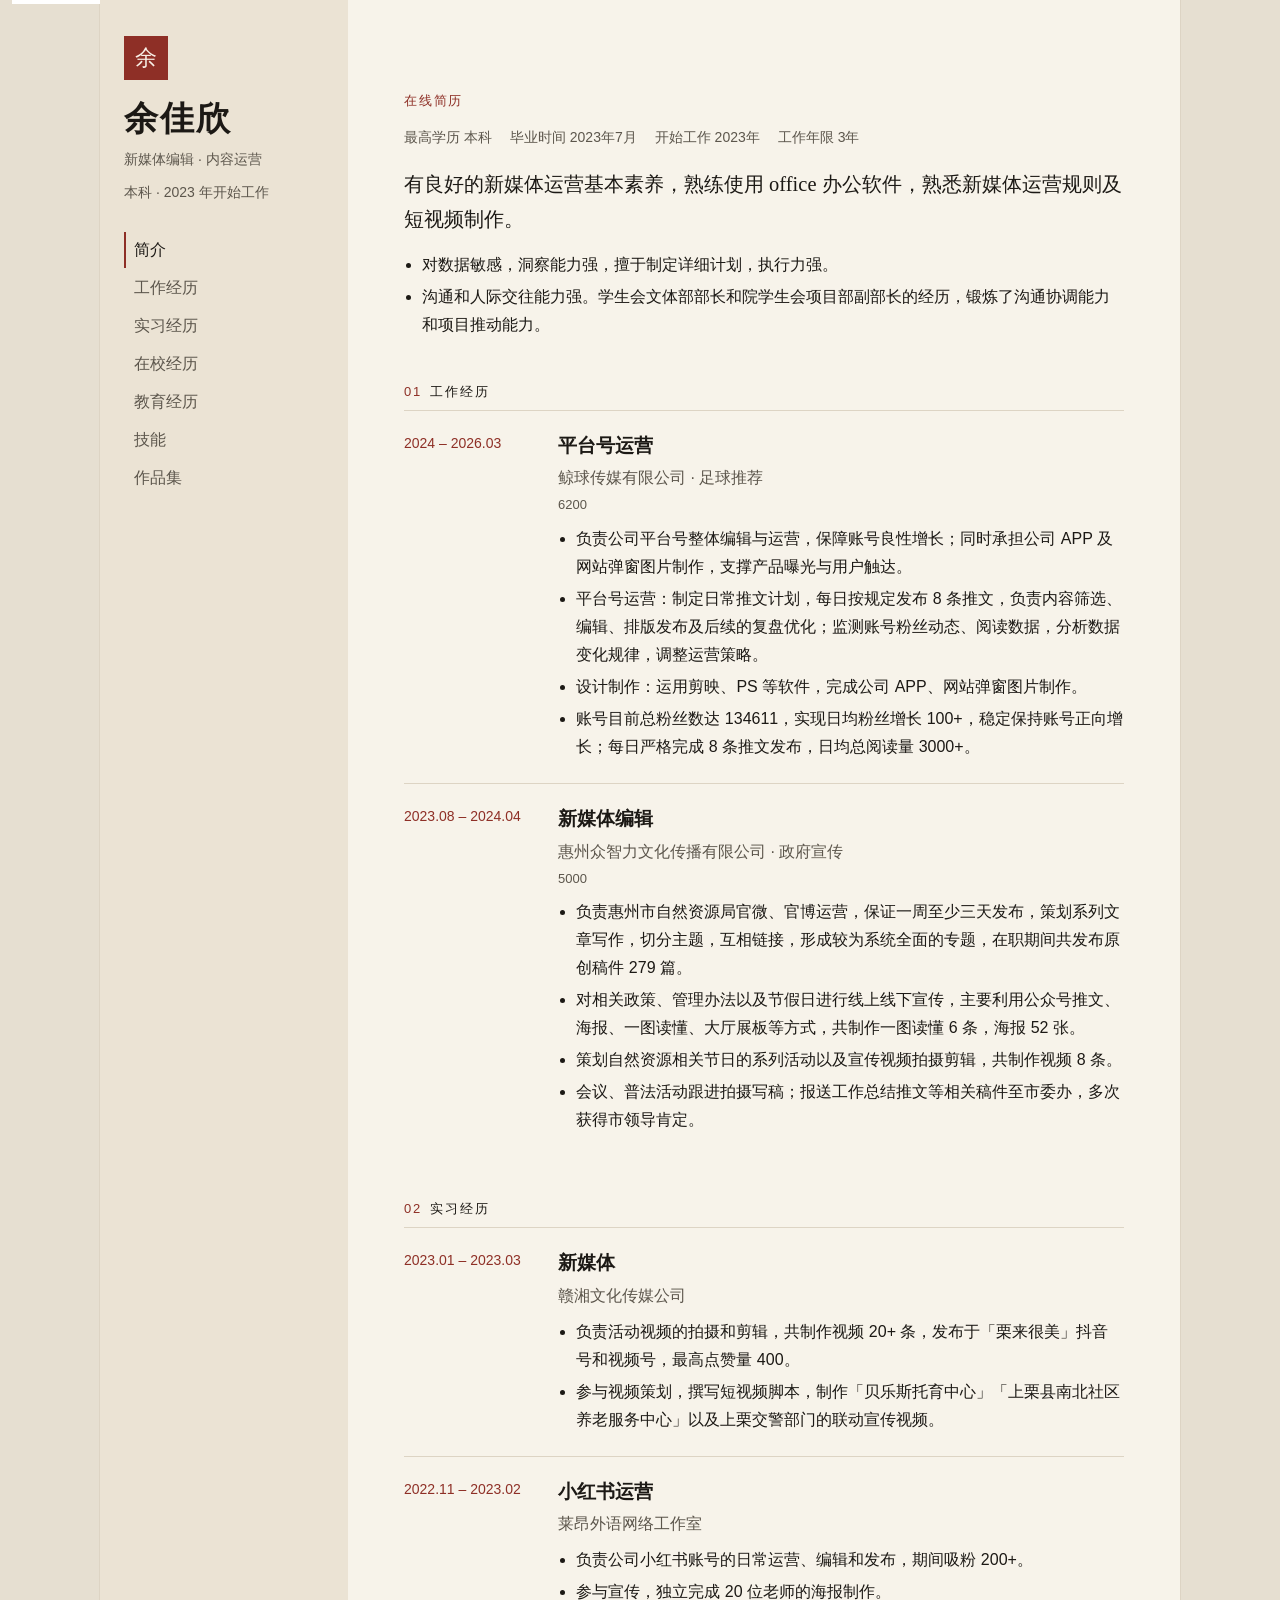
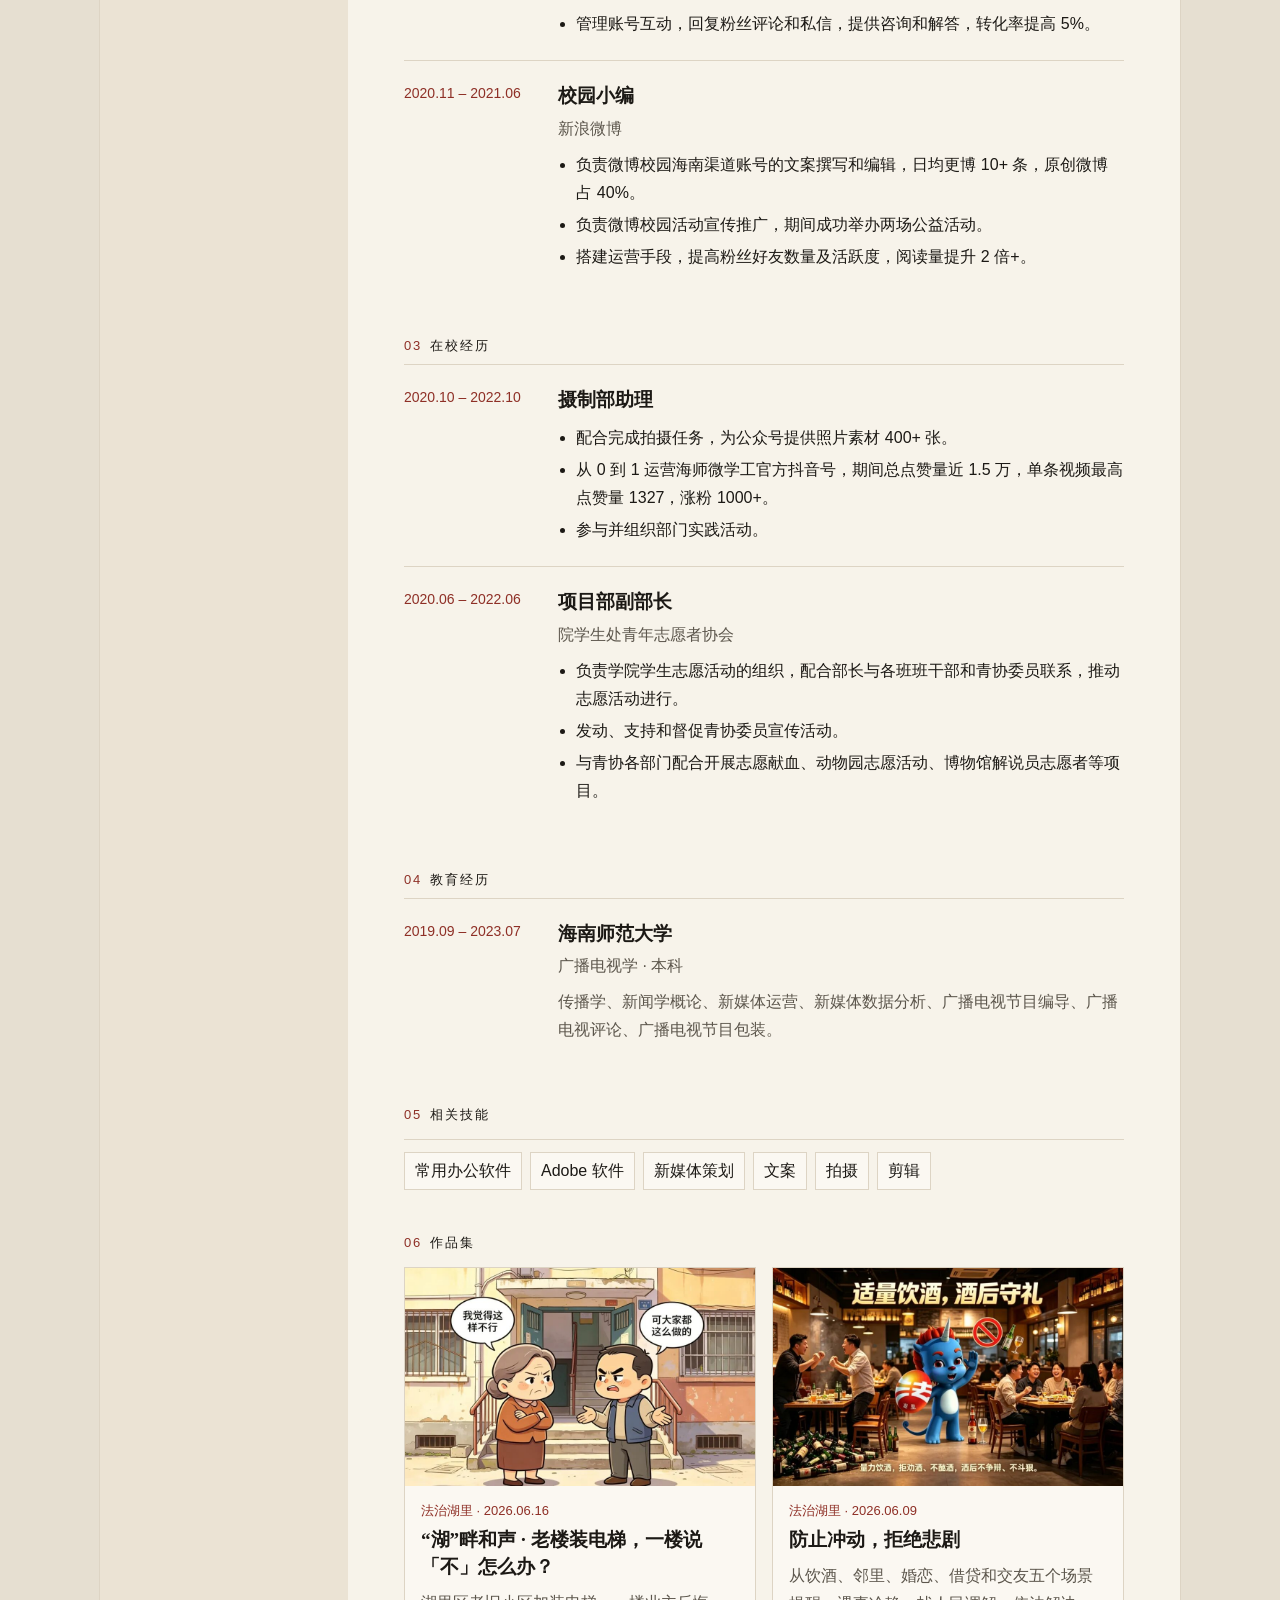
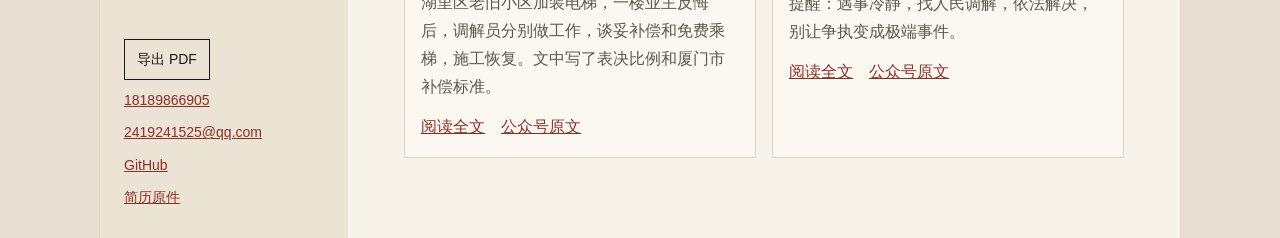
==== index.html @ 460944ff "Stop WeChat from downloading the article links. Internal pages no longer use a .html address, and th" ====
<!DOCTYPE html>
<html lang="zh-CN">
<head>
  <meta charset="utf-8">
  <meta name="viewport" content="width=device-width, initial-scale=1">
  <meta name="description" content="余佳欣的在线简历与作品集。新媒体编辑、内容运营，作品来自法治湖里。">
  <meta name="color-scheme" content="light">
  <title>余佳欣 · 简历</title>
  <link rel="icon" href="favicon.svg" type="image/svg+xml">
  <link rel="stylesheet" href="styles.css">
</head>
<body>
  <a class="skip" href="#content">跳到正文</a>
  <div class="page">
    <header class="rail">
      <a class="seal" href="#about" aria-label="回到简介">余</a>
      <h1>余佳欣</h1>
      <p class="role">新媒体编辑 · 内容运营</p>
      <p class="place">本科 · 2023 年开始工作</p>
      <nav aria-label="页面目录">
        <a href="#about" aria-current="true">简介</a>
        <a href="#work">工作经历</a>
        <a href="#intern">实习经历</a>
        <a href="#campus">在校经历</a>
        <a href="#education">教育经历</a>
        <a href="#skills">技能</a>
        <a href="#portfolio">作品集</a>
      </nav>
      <div class="rail-end">
        <button type="button" id="print">导出 PDF</button>
        <a href="tel:18189866905">18189866905</a>
        <a href="mailto:2419241525@qq.com">2419241525@qq.com</a>
        <a href="https://github.com/Estre01">GitHub</a>
        <a href="余佳欣个人简历.pdf">简历原件</a>
      </div>
    </header>

    <main class="main" id="content">
      <section id="about" aria-label="简介">
        <p class="kicker">在线简历</p>
        <ul class="facts">
          <li>最高学历 本科</li>
          <li>毕业时间 2023年7月</li>
          <li>开始工作 2023年</li>
          <li>工作年限 3年</li>
        </ul>
        <p class="lede">有良好的新媒体运营基本素养，熟练使用 office 办公软件，熟悉新媒体运营规则及短视频制作。</p>
        <ul class="points">
          <li>对数据敏感，洞察能力强，擅于制定详细计划，执行力强。</li>
          <li>沟通和人际交往能力强。学生会文体部部长和院学生会项目部副部长的经历，锻炼了沟通协调能力和项目推动能力。</li>
        </ul>
      </section>

      <section id="work" aria-labelledby="work-title">
        <h2 id="work-title"><span>01</span>工作经历</h2>
        <article class="item">
          <p class="when">2024 – 2026.03</p>
          <div>
            <h3>平台号运营</h3>
            <p class="org">鲸球传媒有限公司 · 足球推荐</p>
            <p class="pay">6200</p>
            <ul>
              <li>负责公司平台号整体编辑与运营，保障账号良性增长；同时承担公司 APP 及网站弹窗图片制作，支撑产品曝光与用户触达。</li>
              <li>平台号运营：制定日常推文计划，每日按规定发布 8 条推文，负责内容筛选、编辑、排版发布及后续的复盘优化；监测账号粉丝动态、阅读数据，分析数据变化规律，调整运营策略。</li>
              <li>设计制作：运用剪映、PS 等软件，完成公司 APP、网站弹窗图片制作。</li>
              <li>账号目前总粉丝数达 134611，实现日均粉丝增长 100+，稳定保持账号正向增长；每日严格完成 8 条推文发布，日均总阅读量 3000+。</li>
            </ul>
          </div>
        </article>
        <article class="item">
          <p class="when">2023.08 – 2024.04</p>
          <div>
            <h3>新媒体编辑</h3>
            <p class="org">惠州众智力文化传播有限公司 · 政府宣传</p>
            <p class="pay">5000</p>
            <ul>
              <li>负责惠州市自然资源局官微、官博运营，保证一周至少三天发布，策划系列文章写作，切分主题，互相链接，形成较为系统全面的专题，在职期间共发布原创稿件 279 篇。</li>
              <li>对相关政策、管理办法以及节假日进行线上线下宣传，主要利用公众号推文、海报、一图读懂、大厅展板等方式，共制作一图读懂 6 条，海报 52 张。</li>
              <li>策划自然资源相关节日的系列活动以及宣传视频拍摄剪辑，共制作视频 8 条。</li>
              <li>会议、普法活动跟进拍摄写稿；报送工作总结推文等相关稿件至市委办，多次获得市领导肯定。</li>
            </ul>
          </div>
        </article>
      </section>

      <section id="intern" aria-labelledby="intern-title">
        <h2 id="intern-title"><span>02</span>实习经历</h2>
        <article class="item">
          <p class="when">2023.01 – 2023.03</p>
          <div>
            <h3>新媒体</h3>
            <p class="org">赣湘文化传媒公司</p>
            <ul>
              <li>负责活动视频的拍摄和剪辑，共制作视频 20+ 条，发布于「栗来很美」抖音号和视频号，最高点赞量 400。</li>
              <li>参与视频策划，撰写短视频脚本，制作「贝乐斯托育中心」「上栗县南北社区养老服务中心」以及上栗交警部门的联动宣传视频。</li>
            </ul>
          </div>
        </article>
        <article class="item">
          <p class="when">2022.11 – 2023.02</p>
          <div>
            <h3>小红书运营</h3>
            <p class="org">莱昂外语网络工作室</p>
            <ul>
              <li>负责公司小红书账号的日常运营、编辑和发布，期间吸粉 200+。</li>
              <li>参与宣传，独立完成 20 位老师的海报制作。</li>
              <li>管理账号互动，回复粉丝评论和私信，提供咨询和解答，转化率提高 5%。</li>
            </ul>
          </div>
        </article>
        <article class="item">
          <p class="when">2020.11 – 2021.06</p>
          <div>
            <h3>校园小编</h3>
            <p class="org">新浪微博</p>
            <ul>
              <li>负责微博校园海南渠道账号的文案撰写和编辑，日均更博 10+ 条，原创微博占 40%。</li>
              <li>负责微博校园活动宣传推广，期间成功举办两场公益活动。</li>
              <li>搭建运营手段，提高粉丝好友数量及活跃度，阅读量提升 2 倍+。</li>
            </ul>
          </div>
        </article>
      </section>

      <section id="campus" aria-labelledby="campus-title">
        <h2 id="campus-title"><span>03</span>在校经历</h2>
        <article class="item">
          <p class="when">2020.10 – 2022.10</p>
          <div>
            <h3>摄制部助理</h3>
            <ul>
              <li>配合完成拍摄任务，为公众号提供照片素材 400+ 张。</li>
              <li>从 0 到 1 运营海师微学工官方抖音号，期间总点赞量近 1.5 万，单条视频最高点赞量 1327，涨粉 1000+。</li>
              <li>参与并组织部门实践活动。</li>
            </ul>
          </div>
        </article>
        <article class="item">
          <p class="when">2020.06 – 2022.06</p>
          <div>
            <h3>项目部副部长</h3>
            <p class="org">院学生处青年志愿者协会</p>
            <ul>
              <li>负责学院学生志愿活动的组织，配合部长与各班班干部和青协委员联系，推动志愿活动进行。</li>
              <li>发动、支持和督促青协委员宣传活动。</li>
              <li>与青协各部门配合开展志愿献血、动物园志愿活动、博物馆解说员志愿者等项目。</li>
            </ul>
          </div>
        </article>
      </section>

      <section id="education" aria-labelledby="education-title">
        <h2 id="education-title"><span>04</span>教育经历</h2>
        <article class="item">
          <p class="when">2019.09 – 2023.07</p>
          <div>
            <h3>海南师范大学</h3>
            <p class="org">广播电视学 · 本科</p>
            <p class="course">传播学、新闻学概论、新媒体运营、新媒体数据分析、广播电视节目编导、广播电视评论、广播电视节目包装。</p>
          </div>
        </article>
      </section>

      <section id="skills" aria-labelledby="skills-title">
        <h2 id="skills-title"><span>05</span>相关技能</h2>
        <ul class="skills">
          <li>常用办公软件</li>
          <li>Adobe 软件</li>
          <li>新媒体策划</li>
          <li>文案</li>
          <li>拍摄</li>
          <li>剪辑</li>
        </ul>
      </section>

      <section id="portfolio" aria-labelledby="portfolio-title">
        <h2 id="portfolio-title"><span>06</span>作品集</h2>
        <div class="works">
          <article class="card">
            <img src="works/elevator/media/03.jpg" alt="老楼门口，两位邻居因为加装电梯争执">
            <div>
              <p class="year">法治湖里 · 2026.06.16</p>
              <h3>“湖”畔和声 · 老楼装电梯，一楼说「不」怎么办？</h3>
              <p class="summary">湖里区老旧小区加装电梯，一楼业主反悔后，调解员分别做工作，谈妥补偿和免费乘梯，施工恢复。文中写了表决比例和厦门市补偿标准。</p>
              <p class="links">
                <a href="works/elevator/">阅读全文</a>
                <a href="https://mp.weixin.qq.com/s/yWDjrNmWKJctK0vl8O0TOQ#wechat_redirect">公众号原文</a>
              </p>
            </div>
          </article>
          <article class="card">
            <img src="works/impulse/media/05.jpg" alt="适量饮酒、酒后守礼的普法插图">
            <div>
              <p class="year">法治湖里 · 2026.06.09</p>
              <h3>防止冲动，拒绝悲剧</h3>
              <p class="summary">从饮酒、邻里、婚恋、借贷和交友五个场景提醒：遇事冷静，找人民调解，依法解决，别让争执变成极端事件。</p>
              <p class="links">
                <a href="works/impulse/">阅读全文</a>
                <a href="https://mp.weixin.qq.com/s/WGhuxQnRJKtKiVoGiGV1qA#wechat_redirect">公众号原文</a>
              </p>
            </div>
          </article>
        </div>
      </section>
    </main>
  </div>
  <script>
    document.getElementById("print").addEventListener("click", function () {
      window.print();
    });
    var links = Array.prototype.slice.call(document.querySelectorAll(".rail nav a"));
    var sections = links.map(function (link) {
      return document.querySelector(link.getAttribute("href"));
    }).filter(Boolean);
    if ("IntersectionObserver" in window) {
      var visible = {};
      var observer = new IntersectionObserver(function (entries) {
        entries.forEach(function (entry) {
          visible[entry.target.id] = entry.isIntersecting ? entry.intersectionRatio : 0;
        });
        var bestId = "";
        var best = 0;
        Object.keys(visible).forEach(function (id) {
          if (visible[id] > best) {
            best = visible[id];
            bestId = id;
          }
        });
        if (!bestId) return;
        links.forEach(function (link) {
          if (link.getAttribute("href") === "#" + bestId) link.setAttribute("aria-current", "true");
          else link.removeAttribute("aria-current");
        });
      }, { rootMargin: "-20% 0px -55% 0px", threshold: [0.15, 0.4, 0.75] });
      sections.forEach(function (section) { observer.observe(section); });
    }
  </script>
</body>
</html>
---- styles.css ----
:root {
  --paper: #f3efe6;
  --sheet: #f7f3ea;
  --rail: #ebe3d4;
  --ink: #1c1915;
  --muted: #5c564c;
  --line: #ddd4c4;
  --seal: #8e2f26;
  --card: #fbf8f2;
  --serif: "Songti SC", "Noto Serif SC", "STSong", "SimSun", serif;
  --sans: "PingFang SC", "Hiragino Sans GB", "Noto Sans SC", "Microsoft YaHei", sans-serif;
}

* { box-sizing: border-box; }

html { scroll-behavior: smooth; }

body {
  margin: 0;
  background: #e6dfd1;
  color: var(--ink);
  font-family: var(--sans);
  font-size: 16px;
  line-height: 1.75;
}

.skip {
  position: absolute;
  left: 12px;
  top: -40px;
  background: #fff;
  color: var(--ink);
  padding: 8px 12px;
  z-index: 5;
}

.skip:focus { top: 12px; }

.page {
  display: grid;
  grid-template-columns: 248px 1fr;
  max-width: 1080px;
  min-height: 100vh;
  margin: 0 auto;
  background: var(--sheet);
  box-shadow: 0 0 0 1px var(--line);
}

.rail {
  position: sticky;
  top: 0;
  display: flex;
  flex-direction: column;
  min-height: 100vh;
  padding: 36px 24px 28px;
  background: var(--rail);
}

.seal {
  width: 44px;
  height: 44px;
  display: grid;
  place-items: center;
  margin-bottom: 18px;
  background: var(--seal);
  color: #f8efe6;
  font-family: var(--serif);
  font-size: 22px;
  text-decoration: none;
}

h1 {
  margin: 0;
  font-family: var(--serif);
  font-size: 2.15rem;
  font-weight: 600;
  line-height: 1.2;
  letter-spacing: 0.06em;
}

.role,
.place {
  margin: 8px 0 0;
  color: var(--muted);
  font-size: 14px;
}

.rail nav {
  display: flex;
  flex-direction: column;
  gap: 2px;
  margin-top: 28px;
}

.rail nav a {
  padding: 4px 0 4px 10px;
  color: var(--muted);
  text-decoration: none;
}

.rail nav a[aria-current="true"] {
  color: var(--ink);
  box-shadow: inset 2px 0 0 var(--seal);
}

.rail-end {
  display: flex;
  flex-direction: column;
  align-items: flex-start;
  gap: 8px;
  margin-top: auto;
  padding-top: 28px;
}

#print {
  font: inherit;
  font-size: 14px;
  color: var(--ink);
  background: transparent;
  border: 1px solid var(--ink);
  padding: 7px 12px;
  cursor: pointer;
}

#print:hover {
  background: var(--ink);
  color: var(--paper);
}

.rail-end a {
  color: var(--seal);
  font-size: 14px;
}

.main { padding: 48px 56px 80px; }

.kicker {
  margin: 0 0 12px;
  color: var(--seal);
  font-size: 13px;
  letter-spacing: 0.14em;
}

.facts {
  display: flex;
  flex-wrap: wrap;
  gap: 8px 18px;
  margin: 0 0 18px;
  padding: 0;
  list-style: none;
  color: var(--muted);
  font-size: 14px;
}

.lede {
  margin: 0;
  font-family: var(--serif);
  font-size: 1.28rem;
  line-height: 1.7;
}

.points {
  margin: 14px 0 0;
  padding-left: 1.15em;
}

.points li { margin: 4px 0; }

section { margin-top: 42px; scroll-margin-top: 20px; }

h2 {
  margin: 0 0 6px;
  font-family: var(--sans);
  font-size: 13px;
  font-weight: 500;
  letter-spacing: 0.14em;
}

h2 span {
  margin-right: 8px;
  color: var(--seal);
}

.item {
  display: grid;
  grid-template-columns: 132px 1fr;
  gap: 8px 22px;
  padding: 18px 0;
  border-top: 1px solid var(--line);
}

.when {
  margin: 2px 0 0;
  color: var(--seal);
  font-variant-numeric: tabular-nums;
  font-size: 14px;
}

.item h3 {
  margin: 0;
  font-family: var(--serif);
  font-size: 1.2rem;
  font-weight: 600;
}

.org {
  margin: 2px 0 0;
  color: var(--muted);
}

.pay {
  margin: 2px 0 0;
  color: var(--muted);
  font-size: 13px;
}

.item ul {
  margin: 8px 0 0;
  padding-left: 1.15em;
}

.item li { margin: 4px 0; }

.course {
  margin: 8px 0 0;
  color: var(--muted);
}

.skills {
  display: flex;
  flex-wrap: wrap;
  gap: 8px;
  margin: 12px 0 0;
  padding: 12px 0 0;
  border-top: 1px solid var(--line);
  list-style: none;
}

.skills li {
  padding: 4px 10px;
  border: 1px solid var(--line);
  background: var(--card);
}

.works {
  display: grid;
  grid-template-columns: 1fr 1fr;
  gap: 16px;
  margin-top: 12px;
}

.card {
  display: flex;
  flex-direction: column;
  min-height: 100%;
  border: 1px solid var(--line);
  background: var(--card);
  color: inherit;
}

.card img {
  display: block;
  width: 100%;
  aspect-ratio: 16 / 10;
  object-fit: cover;
  background: #efe8dc;
}

.card div { padding: 14px 16px 16px; }

.card p { margin: 0; }

.card .year {
  color: var(--seal);
  font-size: 13px;
}

.card h3 {
  margin: 4px 0 8px;
  font-family: var(--serif);
  font-size: 1.2rem;
  line-height: 1.4;
}

.card .summary { color: var(--muted); }

.card .links {
  display: flex;
  gap: 16px;
  margin-top: 12px;
}

.card a { color: var(--seal); }

.contact {
  margin: 12px 0 0;
  padding: 12px 0 0;
  border-top: 1px solid var(--line);
  list-style: none;
}

.contact a { color: var(--seal); }

:focus-visible {
  outline: 2px solid var(--seal);
  outline-offset: 3px;
}

@media (max-width: 840px) {
  .page { grid-template-columns: 1fr; }
  .rail { position: static; min-height: 0; padding: 24px 20px 18px; }
  .rail nav { flex-direction: row; flex-wrap: wrap; gap: 4px 14px; margin-top: 16px; }
  .rail-end { flex-direction: row; flex-wrap: wrap; align-items: center; margin-top: 16px; padding-top: 0; }
  .main { padding: 28px 20px 56px; }
  .works { grid-template-columns: 1fr; }
}

@media (max-width: 640px) {
  .item { grid-template-columns: 1fr; gap: 2px; }
  h1 { font-size: 1.9rem; }
  .lede { font-size: 1.12rem; }
}

@media (prefers-reduced-motion: reduce) {
  html { scroll-behavior: auto; }
}

@media print {
  body { background: #fff; }
  .page { display: block; max-width: none; box-shadow: none; }
  .rail { position: static; min-height: 0; display: block; padding: 0 0 12px; background: #fff; border-bottom: 1px solid #ccc; }
  .rail nav, #print, .skip, .seal, .kicker { display: none !important; }
  .rail-end { flex-direction: row; gap: 16px; margin-top: 8px; padding-top: 0; }
  .main { padding: 16px 0 0; }
  a { color: #000; text-decoration: none; }
  .card, .item { break-inside: avoid; }
  .card img { aspect-ratio: auto; max-height: 160px; object-fit: cover; }
}
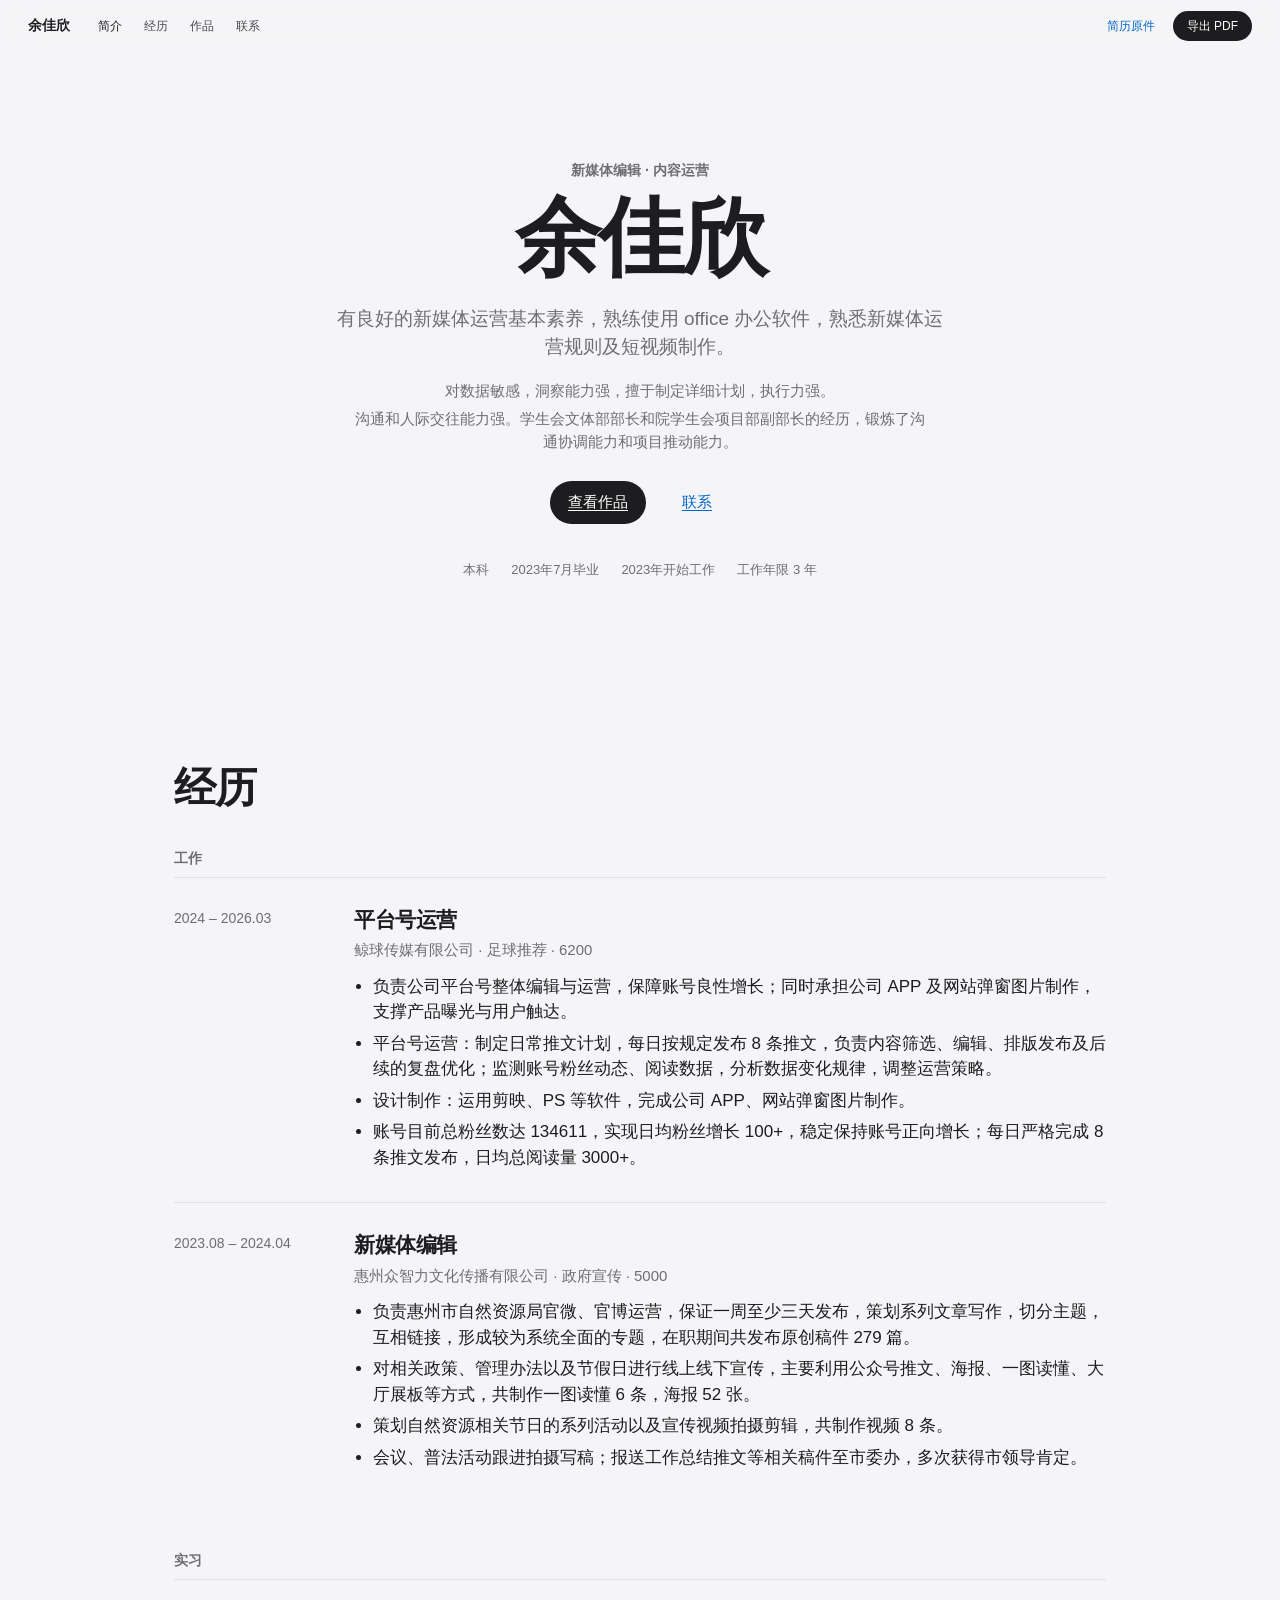
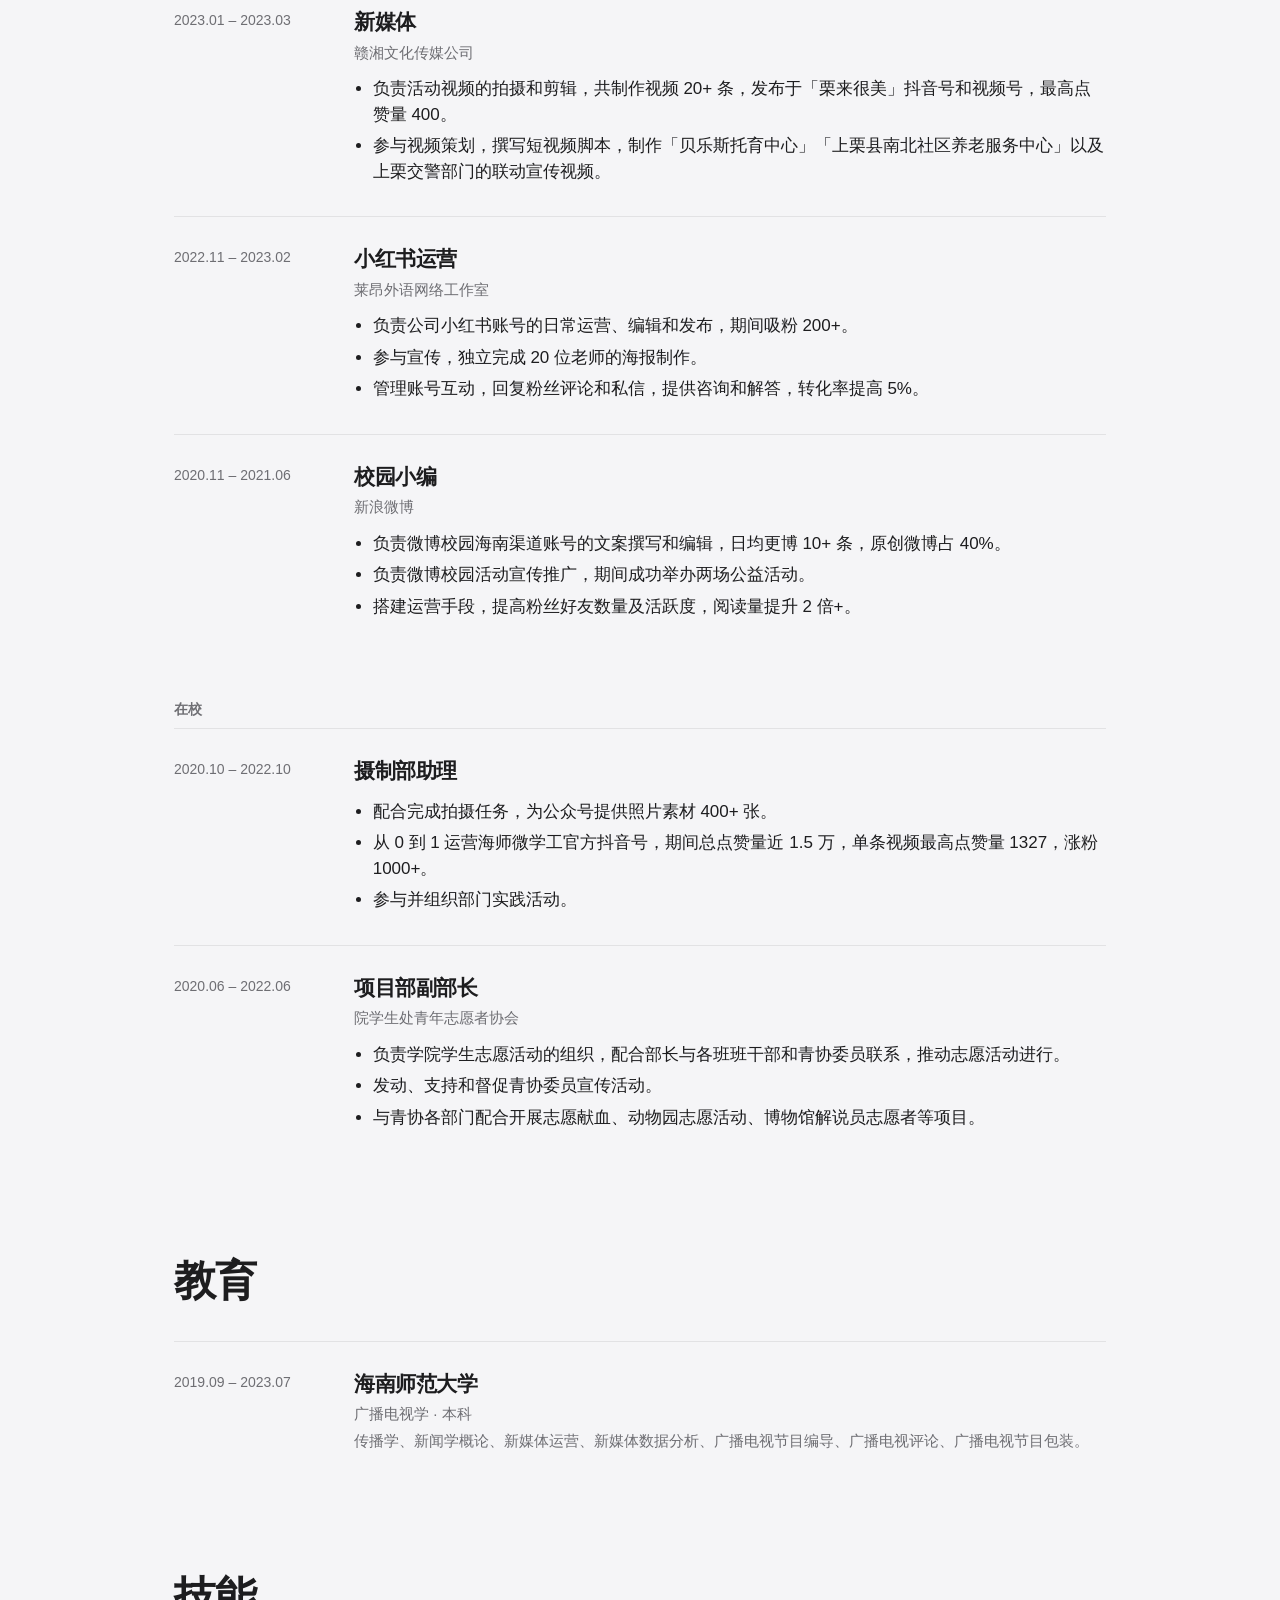
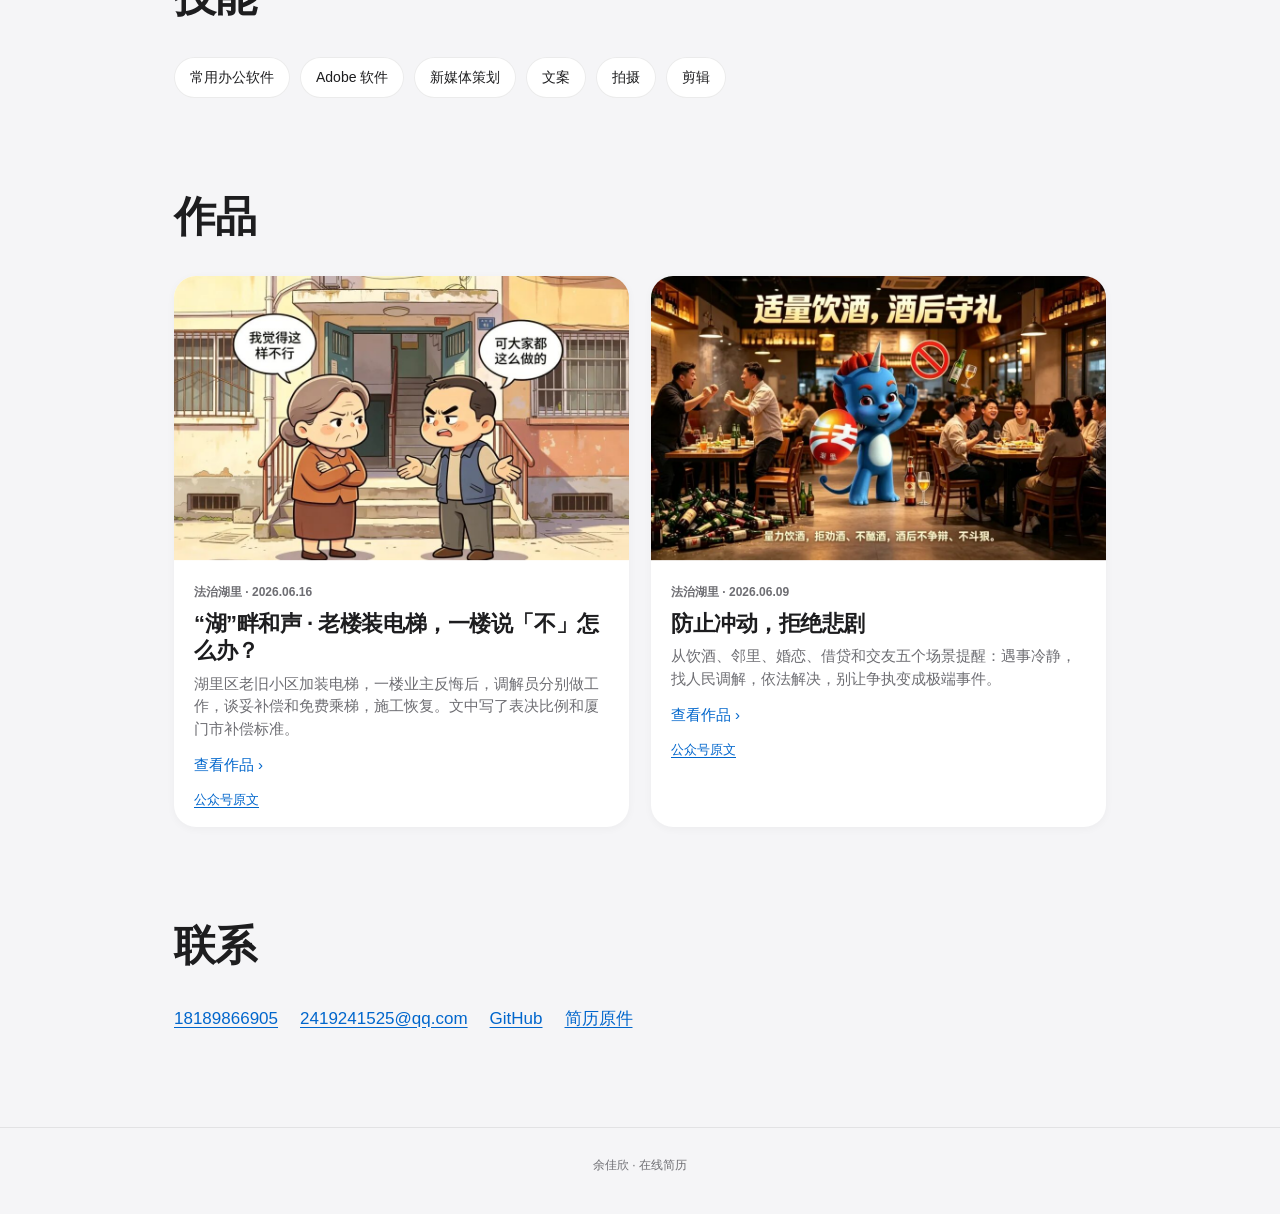
==== commit 8f2d2a7d: "Restyle the resume and open works inside the page. The layout follows a quiet product-page rhythm, a" ====
--- a/index.html
+++ b/index.html
@@ -11,229 +11,221 @@
 </head>
 <body>
   <a class="skip" href="#content">跳到正文</a>
-  <div class="page">
-    <header class="rail">
-      <a class="seal" href="#about" aria-label="回到简介">余</a>
-      <h1>余佳欣</h1>
-      <p class="role">新媒体编辑 · 内容运营</p>
-      <p class="place">本科 · 2023 年开始工作</p>
-      <nav aria-label="页面目录">
-        <a href="#about" aria-current="true">简介</a>
-        <a href="#work">工作经历</a>
-        <a href="#intern">实习经历</a>
-        <a href="#campus">在校经历</a>
-        <a href="#education">教育经历</a>
-        <a href="#skills">技能</a>
-        <a href="#portfolio">作品集</a>
+  <div id="page">
+    <header class="topnav">
+      <a class="brand" href="#about">余佳欣</a>
+      <nav class="nav-links" aria-label="页面目录">
+        <a href="#about">简介</a>
+        <a href="#work">经历</a>
+        <a href="#portfolio">作品</a>
+        <a href="#contact">联系</a>
       </nav>
-      <div class="rail-end">
-        <button type="button" id="print">导出 PDF</button>
-        <a href="tel:18189866905">18189866905</a>
-        <a href="mailto:2419241525@qq.com">2419241525@qq.com</a>
-        <a href="https://github.com/Estre01">GitHub</a>
+      <div class="nav-actions">
         <a href="余佳欣个人简历.pdf">简历原件</a>
+        <button type="button" class="pill" id="print">导出 PDF</button>
       </div>
     </header>
 
-    <main class="main" id="content">
-      <section id="about" aria-label="简介">
-        <p class="kicker">在线简历</p>
-        <ul class="facts">
-          <li>最高学历 本科</li>
-          <li>毕业时间 2023年7月</li>
-          <li>开始工作 2023年</li>
-          <li>工作年限 3年</li>
-        </ul>
+    <main id="content">
+      <section class="hero" id="about" aria-label="简介">
+        <p class="eyebrow">新媒体编辑 · 内容运营</p>
+        <h1>余佳欣</h1>
         <p class="lede">有良好的新媒体运营基本素养，熟练使用 office 办公软件，熟悉新媒体运营规则及短视频制作。</p>
         <ul class="points">
           <li>对数据敏感，洞察能力强，擅于制定详细计划，执行力强。</li>
           <li>沟通和人际交往能力强。学生会文体部部长和院学生会项目部副部长的经历，锻炼了沟通协调能力和项目推动能力。</li>
         </ul>
-      </section>
-
-      <section id="work" aria-labelledby="work-title">
-        <h2 id="work-title"><span>01</span>工作经历</h2>
-        <article class="item">
-          <p class="when">2024 – 2026.03</p>
-          <div>
-            <h3>平台号运营</h3>
-            <p class="org">鲸球传媒有限公司 · 足球推荐</p>
-            <p class="pay">6200</p>
-            <ul>
-              <li>负责公司平台号整体编辑与运营，保障账号良性增长；同时承担公司 APP 及网站弹窗图片制作，支撑产品曝光与用户触达。</li>
-              <li>平台号运营：制定日常推文计划，每日按规定发布 8 条推文，负责内容筛选、编辑、排版发布及后续的复盘优化；监测账号粉丝动态、阅读数据，分析数据变化规律，调整运营策略。</li>
-              <li>设计制作：运用剪映、PS 等软件，完成公司 APP、网站弹窗图片制作。</li>
-              <li>账号目前总粉丝数达 134611，实现日均粉丝增长 100+，稳定保持账号正向增长；每日严格完成 8 条推文发布，日均总阅读量 3000+。</li>
-            </ul>
-          </div>
-        </article>
-        <article class="item">
-          <p class="when">2023.08 – 2024.04</p>
-          <div>
-            <h3>新媒体编辑</h3>
-            <p class="org">惠州众智力文化传播有限公司 · 政府宣传</p>
-            <p class="pay">5000</p>
-            <ul>
-              <li>负责惠州市自然资源局官微、官博运营，保证一周至少三天发布，策划系列文章写作，切分主题，互相链接，形成较为系统全面的专题，在职期间共发布原创稿件 279 篇。</li>
-              <li>对相关政策、管理办法以及节假日进行线上线下宣传，主要利用公众号推文、海报、一图读懂、大厅展板等方式，共制作一图读懂 6 条，海报 52 张。</li>
-              <li>策划自然资源相关节日的系列活动以及宣传视频拍摄剪辑，共制作视频 8 条。</li>
-              <li>会议、普法活动跟进拍摄写稿；报送工作总结推文等相关稿件至市委办，多次获得市领导肯定。</li>
-            </ul>
-          </div>
-        </article>
-      </section>
-
-      <section id="intern" aria-labelledby="intern-title">
-        <h2 id="intern-title"><span>02</span>实习经历</h2>
-        <article class="item">
-          <p class="when">2023.01 – 2023.03</p>
-          <div>
-            <h3>新媒体</h3>
-            <p class="org">赣湘文化传媒公司</p>
-            <ul>
-              <li>负责活动视频的拍摄和剪辑，共制作视频 20+ 条，发布于「栗来很美」抖音号和视频号，最高点赞量 400。</li>
-              <li>参与视频策划，撰写短视频脚本，制作「贝乐斯托育中心」「上栗县南北社区养老服务中心」以及上栗交警部门的联动宣传视频。</li>
-            </ul>
-          </div>
-        </article>
-        <article class="item">
-          <p class="when">2022.11 – 2023.02</p>
-          <div>
-            <h3>小红书运营</h3>
-            <p class="org">莱昂外语网络工作室</p>
-            <ul>
-              <li>负责公司小红书账号的日常运营、编辑和发布，期间吸粉 200+。</li>
-              <li>参与宣传，独立完成 20 位老师的海报制作。</li>
-              <li>管理账号互动，回复粉丝评论和私信，提供咨询和解答，转化率提高 5%。</li>
-            </ul>
-          </div>
-        </article>
-        <article class="item">
-          <p class="when">2020.11 – 2021.06</p>
-          <div>
-            <h3>校园小编</h3>
-            <p class="org">新浪微博</p>
-            <ul>
-              <li>负责微博校园海南渠道账号的文案撰写和编辑，日均更博 10+ 条，原创微博占 40%。</li>
-              <li>负责微博校园活动宣传推广，期间成功举办两场公益活动。</li>
-              <li>搭建运营手段，提高粉丝好友数量及活跃度，阅读量提升 2 倍+。</li>
-            </ul>
-          </div>
-        </article>
-      </section>
-
-      <section id="campus" aria-labelledby="campus-title">
-        <h2 id="campus-title"><span>03</span>在校经历</h2>
-        <article class="item">
-          <p class="when">2020.10 – 2022.10</p>
-          <div>
-            <h3>摄制部助理</h3>
-            <ul>
-              <li>配合完成拍摄任务，为公众号提供照片素材 400+ 张。</li>
-              <li>从 0 到 1 运营海师微学工官方抖音号，期间总点赞量近 1.5 万，单条视频最高点赞量 1327，涨粉 1000+。</li>
-              <li>参与并组织部门实践活动。</li>
-            </ul>
-          </div>
-        </article>
-        <article class="item">
-          <p class="when">2020.06 – 2022.06</p>
-          <div>
-            <h3>项目部副部长</h3>
-            <p class="org">院学生处青年志愿者协会</p>
-            <ul>
-              <li>负责学院学生志愿活动的组织，配合部长与各班班干部和青协委员联系，推动志愿活动进行。</li>
-              <li>发动、支持和督促青协委员宣传活动。</li>
-              <li>与青协各部门配合开展志愿献血、动物园志愿活动、博物馆解说员志愿者等项目。</li>
-            </ul>
-          </div>
-        </article>
-      </section>
-
-      <section id="education" aria-labelledby="education-title">
-        <h2 id="education-title"><span>04</span>教育经历</h2>
-        <article class="item">
-          <p class="when">2019.09 – 2023.07</p>
-          <div>
-            <h3>海南师范大学</h3>
-            <p class="org">广播电视学 · 本科</p>
-            <p class="course">传播学、新闻学概论、新媒体运营、新媒体数据分析、广播电视节目编导、广播电视评论、广播电视节目包装。</p>
-          </div>
-        </article>
-      </section>
-
-      <section id="skills" aria-labelledby="skills-title">
-        <h2 id="skills-title"><span>05</span>相关技能</h2>
-        <ul class="skills">
-          <li>常用办公软件</li>
-          <li>Adobe 软件</li>
-          <li>新媒体策划</li>
-          <li>文案</li>
-          <li>拍摄</li>
-          <li>剪辑</li>
+        <div class="hero-actions">
+          <a class="pill" href="#portfolio">查看作品</a>
+          <a class="pill light" href="#contact">联系</a>
+        </div>
+        <ul class="facts">
+          <li>本科</li>
+          <li>2023年7月毕业</li>
+          <li>2023年开始工作</li>
+          <li>工作年限 3 年</li>
         </ul>
       </section>
 
-      <section id="portfolio" aria-labelledby="portfolio-title">
-        <h2 id="portfolio-title"><span>06</span>作品集</h2>
-        <div class="works">
-          <article class="card">
-            <img src="works/elevator/media/03.jpg" alt="老楼门口，两位邻居因为加装电梯争执">
+      <div class="wrap">
+        <section class="block reveal" id="work" aria-labelledby="work-title">
+          <h2 id="work-title">经历</h2>
+          <div class="group">
+            <h3>工作</h3>
+            <article class="job">
+              <p class="when">2024 – 2026.03</p>
+              <div>
+                <h4>平台号运营</h4>
+                <p class="org">鲸球传媒有限公司 · 足球推荐 · 6200</p>
+                <ul>
+                  <li>负责公司平台号整体编辑与运营，保障账号良性增长；同时承担公司 APP 及网站弹窗图片制作，支撑产品曝光与用户触达。</li>
+                  <li>平台号运营：制定日常推文计划，每日按规定发布 8 条推文，负责内容筛选、编辑、排版发布及后续的复盘优化；监测账号粉丝动态、阅读数据，分析数据变化规律，调整运营策略。</li>
+                  <li>设计制作：运用剪映、PS 等软件，完成公司 APP、网站弹窗图片制作。</li>
+                  <li>账号目前总粉丝数达 134611，实现日均粉丝增长 100+，稳定保持账号正向增长；每日严格完成 8 条推文发布，日均总阅读量 3000+。</li>
+                </ul>
+              </div>
+            </article>
+            <article class="job">
+              <p class="when">2023.08 – 2024.04</p>
+              <div>
+                <h4>新媒体编辑</h4>
+                <p class="org">惠州众智力文化传播有限公司 · 政府宣传 · 5000</p>
+                <ul>
+                  <li>负责惠州市自然资源局官微、官博运营，保证一周至少三天发布，策划系列文章写作，切分主题，互相链接，形成较为系统全面的专题，在职期间共发布原创稿件 279 篇。</li>
+                  <li>对相关政策、管理办法以及节假日进行线上线下宣传，主要利用公众号推文、海报、一图读懂、大厅展板等方式，共制作一图读懂 6 条，海报 52 张。</li>
+                  <li>策划自然资源相关节日的系列活动以及宣传视频拍摄剪辑，共制作视频 8 条。</li>
+                  <li>会议、普法活动跟进拍摄写稿；报送工作总结推文等相关稿件至市委办，多次获得市领导肯定。</li>
+                </ul>
+              </div>
+            </article>
+          </div>
+
+          <div class="group" id="intern">
+            <h3>实习</h3>
+            <article class="job">
+              <p class="when">2023.01 – 2023.03</p>
+              <div>
+                <h4>新媒体</h4>
+                <p class="org">赣湘文化传媒公司</p>
+                <ul>
+                  <li>负责活动视频的拍摄和剪辑，共制作视频 20+ 条，发布于「栗来很美」抖音号和视频号，最高点赞量 400。</li>
+                  <li>参与视频策划，撰写短视频脚本，制作「贝乐斯托育中心」「上栗县南北社区养老服务中心」以及上栗交警部门的联动宣传视频。</li>
+                </ul>
+              </div>
+            </article>
+            <article class="job">
+              <p class="when">2022.11 – 2023.02</p>
+              <div>
+                <h4>小红书运营</h4>
+                <p class="org">莱昂外语网络工作室</p>
+                <ul>
+                  <li>负责公司小红书账号的日常运营、编辑和发布，期间吸粉 200+。</li>
+                  <li>参与宣传，独立完成 20 位老师的海报制作。</li>
+                  <li>管理账号互动，回复粉丝评论和私信，提供咨询和解答，转化率提高 5%。</li>
+                </ul>
+              </div>
+            </article>
+            <article class="job">
+              <p class="when">2020.11 – 2021.06</p>
+              <div>
+                <h4>校园小编</h4>
+                <p class="org">新浪微博</p>
+                <ul>
+                  <li>负责微博校园海南渠道账号的文案撰写和编辑，日均更博 10+ 条，原创微博占 40%。</li>
+                  <li>负责微博校园活动宣传推广，期间成功举办两场公益活动。</li>
+                  <li>搭建运营手段，提高粉丝好友数量及活跃度，阅读量提升 2 倍+。</li>
+                </ul>
+              </div>
+            </article>
+          </div>
+
+          <div class="group" id="campus">
+            <h3>在校</h3>
+            <article class="job">
+              <p class="when">2020.10 – 2022.10</p>
+              <div>
+                <h4>摄制部助理</h4>
+                <ul>
+                  <li>配合完成拍摄任务，为公众号提供照片素材 400+ 张。</li>
+                  <li>从 0 到 1 运营海师微学工官方抖音号，期间总点赞量近 1.5 万，单条视频最高点赞量 1327，涨粉 1000+。</li>
+                  <li>参与并组织部门实践活动。</li>
+                </ul>
+              </div>
+            </article>
+            <article class="job">
+              <p class="when">2020.06 – 2022.06</p>
+              <div>
+                <h4>项目部副部长</h4>
+                <p class="org">院学生处青年志愿者协会</p>
+                <ul>
+                  <li>负责学院学生志愿活动的组织，配合部长与各班班干部和青协委员联系，推动志愿活动进行。</li>
+                  <li>发动、支持和督促青协委员宣传活动。</li>
+                  <li>与青协各部门配合开展志愿献血、动物园志愿活动、博物馆解说员志愿者等项目。</li>
+                </ul>
+              </div>
+            </article>
+          </div>
+        </section>
+
+        <section class="block reveal" id="education" aria-labelledby="education-title">
+          <h2 id="education-title">教育</h2>
+          <article class="job">
+            <p class="when">2019.09 – 2023.07</p>
             <div>
-              <p class="year">法治湖里 · 2026.06.16</p>
-              <h3>“湖”畔和声 · 老楼装电梯，一楼说「不」怎么办？</h3>
-              <p class="summary">湖里区老旧小区加装电梯，一楼业主反悔后，调解员分别做工作，谈妥补偿和免费乘梯，施工恢复。文中写了表决比例和厦门市补偿标准。</p>
-              <p class="links">
-                <a href="works/elevator/">阅读全文</a>
-                <a href="https://mp.weixin.qq.com/s/yWDjrNmWKJctK0vl8O0TOQ#wechat_redirect">公众号原文</a>
-              </p>
+              <h4>海南师范大学</h4>
+              <p class="org">广播电视学 · 本科</p>
+              <p class="course">传播学、新闻学概论、新媒体运营、新媒体数据分析、广播电视节目编导、广播电视评论、广播电视节目包装。</p>
             </div>
           </article>
-          <article class="card">
-            <img src="works/impulse/media/05.jpg" alt="适量饮酒、酒后守礼的普法插图">
-            <div>
-              <p class="year">法治湖里 · 2026.06.09</p>
-              <h3>防止冲动，拒绝悲剧</h3>
-              <p class="summary">从饮酒、邻里、婚恋、借贷和交友五个场景提醒：遇事冷静，找人民调解，依法解决，别让争执变成极端事件。</p>
-              <p class="links">
-                <a href="works/impulse/">阅读全文</a>
-                <a href="https://mp.weixin.qq.com/s/WGhuxQnRJKtKiVoGiGV1qA#wechat_redirect">公众号原文</a>
-              </p>
-            </div>
-          </article>
-        </div>
-      </section>
+        </section>
+
+        <section class="block reveal" id="skills" aria-labelledby="skills-title">
+          <h2 id="skills-title">技能</h2>
+          <ul class="skills">
+            <li>常用办公软件</li>
+            <li>Adobe 软件</li>
+            <li>新媒体策划</li>
+            <li>文案</li>
+            <li>拍摄</li>
+            <li>剪辑</li>
+          </ul>
+        </section>
+
+        <section class="block reveal" id="portfolio" aria-labelledby="portfolio-title">
+          <h2 id="portfolio-title">作品</h2>
+          <div class="works">
+            <article class="tile">
+              <a class="tile-hit" href="works/elevator/" data-work="elevator">
+                <img src="works/elevator/media/03.jpg" alt="老楼门口，两位邻居因为加装电梯争执">
+                <span class="tile-copy">
+                  <span class="eyebrow">法治湖里 · 2026.06.16</span>
+                  <h3>“湖”畔和声 · 老楼装电梯，一楼说「不」怎么办？</h3>
+                  <p class="summary">湖里区老旧小区加装电梯，一楼业主反悔后，调解员分别做工作，谈妥补偿和免费乘梯，施工恢复。文中写了表决比例和厦门市补偿标准。</p>
+                  <span class="more">查看作品</span>
+                </span>
+              </a>
+              <a class="ext" href="https://mp.weixin.qq.com/s/yWDjrNmWKJctK0vl8O0TOQ#wechat_redirect">公众号原文</a>
+            </article>
+            <article class="tile">
+              <a class="tile-hit" href="works/impulse/" data-work="impulse">
+                <img src="works/impulse/media/05.jpg" alt="适量饮酒、酒后守礼的普法插图">
+                <span class="tile-copy">
+                  <span class="eyebrow">法治湖里 · 2026.06.09</span>
+                  <h3>防止冲动，拒绝悲剧</h3>
+                  <p class="summary">从饮酒、邻里、婚恋、借贷和交友五个场景提醒：遇事冷静，找人民调解，依法解决，别让争执变成极端事件。</p>
+                  <span class="more">查看作品</span>
+                </span>
+              </a>
+              <a class="ext" href="https://mp.weixin.qq.com/s/WGhuxQnRJKtKiVoGiGV1qA#wechat_redirect">公众号原文</a>
+            </article>
+          </div>
+        </section>
+
+        <section class="block reveal" id="contact" aria-labelledby="contact-title">
+          <h2 id="contact-title">联系</h2>
+          <ul class="contact-list">
+            <li><a href="tel:18189866905">18189866905</a></li>
+            <li><a href="mailto:2419241525@qq.com">2419241525@qq.com</a></li>
+            <li><a href="https://github.com/Estre01">GitHub</a></li>
+            <li><a href="余佳欣个人简历.pdf">简历原件</a></li>
+          </ul>
+        </section>
+      </div>
     </main>
+
+    <footer class="footer">余佳欣 · 在线简历</footer>
   </div>
-  <script>
-    document.getElementById("print").addEventListener("click", function () {
-      window.print();
-    });
-    var links = Array.prototype.slice.call(document.querySelectorAll(".rail nav a"));
-    var sections = links.map(function (link) {
-      return document.querySelector(link.getAttribute("href"));
-    }).filter(Boolean);
-    if ("IntersectionObserver" in window) {
-      var visible = {};
-      var observer = new IntersectionObserver(function (entries) {
-        entries.forEach(function (entry) {
-          visible[entry.target.id] = entry.isIntersecting ? entry.intersectionRatio : 0;
-        });
-        var bestId = "";
-        var best = 0;
-        Object.keys(visible).forEach(function (id) {
-          if (visible[id] > best) {
-            best = visible[id];
-            bestId = id;
-          }
-        });
-        if (!bestId) return;
-        links.forEach(function (link) {
-          if (link.getAttribute("href") === "#" + bestId) link.setAttribute("aria-current", "true");
-          else link.removeAttribute("aria-current");
-        });
-      }, { rootMargin: "-20% 0px -55% 0px", threshold: [0.15, 0.4, 0.75] });
-      sections.forEach(function (section) { observer.observe(section); });
-    }
-  </script>
+
+  <div class="viewer" id="viewer" role="dialog" aria-modal="true" aria-labelledby="viewer-title" aria-hidden="true" inert>
+    <div class="viewer-bar">
+      <button type="button" class="back" id="viewer-close">返回</button>
+      <p id="viewer-title">作品</p>
+      <a id="viewer-origin" href="">公众号原文</a>
+    </div>
+    <div class="viewer-scroll" id="viewer-body" tabindex="-1">
+      <p class="viewer-status" id="viewer-status" hidden>正在打开</p>
+    </div>
+  </div>
+  <script src="app.js"></script>
 </body>
 </html>
--- a/styles.css
+++ b/styles.css
@@ -1,14 +1,12 @@
 :root {
-  --paper: #f3efe6;
-  --sheet: #f7f3ea;
-  --rail: #ebe3d4;
-  --ink: #1c1915;
-  --muted: #5c564c;
-  --line: #ddd4c4;
-  --seal: #8e2f26;
-  --card: #fbf8f2;
-  --serif: "Songti SC", "Noto Serif SC", "STSong", "SimSun", serif;
-  --sans: "PingFang SC", "Hiragino Sans GB", "Noto Sans SC", "Microsoft YaHei", sans-serif;
+  --bg: #f5f5f7;
+  --ink: #1d1d1f;
+  --muted: #6e6e73;
+  --line: rgba(0, 0, 0, 0.08);
+  --blue: #0066cc;
+  --white: #fff;
+  --ease: cubic-bezier(0.32, 0.72, 0, 1);
+  --sans: -apple-system, BlinkMacSystemFont, "SF Pro Text", "PingFang SC", "Hiragino Sans GB", "Helvetica Neue", "Microsoft YaHei", sans-serif;
 }
 
 * { box-sizing: border-box; }
@@ -17,322 +15,490 @@
 
 body {
   margin: 0;
-  background: #e6dfd1;
+  background: var(--bg);
   color: var(--ink);
   font-family: var(--sans);
-  font-size: 16px;
-  line-height: 1.75;
-}
+  font-size: 17px;
+  line-height: 1.5;
+  -webkit-font-smoothing: antialiased;
+}
+
+body.is-locked { overflow: hidden; }
 
 .skip {
   position: absolute;
-  left: 12px;
-  top: -40px;
-  background: #fff;
+  left: 16px;
+  top: -48px;
+  z-index: 50;
+  padding: 8px 12px;
+  background: var(--white);
   color: var(--ink);
-  padding: 8px 12px;
-  z-index: 5;
 }
 
 .skip:focus { top: 12px; }
 
-.page {
-  display: grid;
-  grid-template-columns: 248px 1fr;
-  max-width: 1080px;
-  min-height: 100vh;
-  margin: 0 auto;
-  background: var(--sheet);
-  box-shadow: 0 0 0 1px var(--line);
-}
-
-.rail {
+a { color: var(--blue); text-underline-offset: 3px; }
+
+:focus-visible {
+  outline: 2px solid var(--blue);
+  outline-offset: 3px;
+}
+
+.topnav {
   position: sticky;
   top: 0;
-  display: flex;
-  flex-direction: column;
-  min-height: 100vh;
-  padding: 36px 24px 28px;
-  background: var(--rail);
-}
-
-.seal {
-  width: 44px;
-  height: 44px;
-  display: grid;
-  place-items: center;
-  margin-bottom: 18px;
-  background: var(--seal);
-  color: #f8efe6;
-  font-family: var(--serif);
-  font-size: 22px;
+  z-index: 20;
+  display: flex;
+  align-items: center;
+  gap: 28px;
+  height: 52px;
+  padding: 0 28px;
+  background: rgba(245, 245, 247, 0.72);
+  backdrop-filter: saturate(180%) blur(20px);
+  -webkit-backdrop-filter: saturate(180%) blur(20px);
+  border-bottom: 1px solid transparent;
+  transition: border-color 0.3s var(--ease), background 0.3s var(--ease);
+}
+
+.topnav.is-scrolled { border-bottom-color: var(--line); }
+
+.brand {
+  color: var(--ink);
+  font-size: 14px;
+  font-weight: 600;
+  letter-spacing: -0.01em;
   text-decoration: none;
 }
 
-h1 {
-  margin: 0;
-  font-family: var(--serif);
-  font-size: 2.15rem;
-  font-weight: 600;
-  line-height: 1.2;
-  letter-spacing: 0.06em;
-}
-
-.role,
-.place {
-  margin: 8px 0 0;
+.nav-links {
+  display: flex;
+  gap: 22px;
+  margin-right: auto;
+}
+
+.nav-links a {
+  color: var(--ink);
+  font-size: 12px;
+  text-decoration: none;
+  opacity: 0.8;
+}
+
+.nav-links a[aria-current="true"],
+.nav-links a:hover { opacity: 1; }
+
+.nav-actions { display: flex; align-items: center; gap: 18px; }
+
+.nav-actions a { font-size: 12px; text-decoration: none; }
+
+.pill {
+  border: 0;
+  border-radius: 980px;
+  padding: 6px 14px;
+  background: var(--ink);
+  color: var(--white);
+  font: inherit;
+  font-size: 12px;
+  cursor: pointer;
+  transition: transform 0.35s var(--ease), opacity 0.35s var(--ease);
+}
+
+.pill:hover { transform: scale(1.04); }
+
+.pill.light {
+  background: transparent;
+  color: var(--blue);
+  padding: 6px 2px;
+}
+
+.hero {
+  max-width: 820px;
+  margin: 0 auto;
+  padding: 12vh 24px 10vh;
+  text-align: center;
+}
+
+.eyebrow {
+  margin: 0 0 12px;
   color: var(--muted);
   font-size: 14px;
-}
-
-.rail nav {
-  display: flex;
-  flex-direction: column;
-  gap: 2px;
-  margin-top: 28px;
-}
-
-.rail nav a {
-  padding: 4px 0 4px 10px;
-  color: var(--muted);
-  text-decoration: none;
-}
-
-.rail nav a[aria-current="true"] {
-  color: var(--ink);
-  box-shadow: inset 2px 0 0 var(--seal);
-}
-
-.rail-end {
-  display: flex;
-  flex-direction: column;
-  align-items: flex-start;
-  gap: 8px;
-  margin-top: auto;
-  padding-top: 28px;
-}
-
-#print {
-  font: inherit;
-  font-size: 14px;
-  color: var(--ink);
-  background: transparent;
-  border: 1px solid var(--ink);
-  padding: 7px 12px;
-  cursor: pointer;
-}
-
-#print:hover {
-  background: var(--ink);
-  color: var(--paper);
-}
-
-.rail-end a {
-  color: var(--seal);
-  font-size: 14px;
-}
-
-.main { padding: 48px 56px 80px; }
-
-.kicker {
-  margin: 0 0 12px;
-  color: var(--seal);
-  font-size: 13px;
-  letter-spacing: 0.14em;
-}
-
-.facts {
-  display: flex;
-  flex-wrap: wrap;
-  gap: 8px 18px;
-  margin: 0 0 18px;
+  font-weight: 600;
+}
+
+.hero h1 {
+  margin: 0;
+  font-size: clamp(3rem, 8vw, 5.4rem);
+  font-weight: 600;
+  letter-spacing: -0.03em;
+  line-height: 1.04;
+}
+
+.lede {
+  max-width: 38rem;
+  margin: 22px auto 0;
+  color: var(--muted);
+  font-size: 19px;
+  line-height: 1.5;
+}
+
+.points {
+  max-width: 36rem;
+  margin: 18px auto 0;
   padding: 0;
   list-style: none;
   color: var(--muted);
+  font-size: 15px;
+}
+
+.points li + li { margin-top: 6px; }
+
+.hero-actions {
+  display: flex;
+  justify-content: center;
+  gap: 18px;
+  margin-top: 28px;
+}
+
+.hero-actions .pill { padding: 10px 18px; font-size: 15px; }
+
+.facts {
+  display: flex;
+  flex-wrap: wrap;
+  justify-content: center;
+  gap: 8px 22px;
+  margin: 36px 0 0;
+  padding: 0;
+  list-style: none;
+  color: var(--muted);
+  font-size: 13px;
+}
+
+.wrap {
+  max-width: 980px;
+  margin: 0 auto;
+  padding: 0 24px 96px;
+}
+
+.block { margin-top: 88px; }
+
+.block h2 {
+  margin: 0 0 28px;
+  font-size: clamp(2rem, 4vw, 2.6rem);
+  font-weight: 600;
+  letter-spacing: -0.025em;
+}
+
+.group + .group { margin-top: 48px; }
+
+.group h3 {
+  margin: 0 0 8px;
+  color: var(--muted);
   font-size: 14px;
-}
-
-.lede {
-  margin: 0;
-  font-family: var(--serif);
-  font-size: 1.28rem;
-  line-height: 1.7;
-}
-
-.points {
-  margin: 14px 0 0;
-  padding-left: 1.15em;
-}
-
-.points li { margin: 4px 0; }
-
-section { margin-top: 42px; scroll-margin-top: 20px; }
-
-h2 {
-  margin: 0 0 6px;
-  font-family: var(--sans);
-  font-size: 13px;
-  font-weight: 500;
-  letter-spacing: 0.14em;
-}
-
-h2 span {
-  margin-right: 8px;
-  color: var(--seal);
-}
-
-.item {
+  font-weight: 600;
+}
+
+.job {
   display: grid;
-  grid-template-columns: 132px 1fr;
-  gap: 8px 22px;
-  padding: 18px 0;
+  grid-template-columns: 148px 1fr;
+  gap: 8px 32px;
+  padding: 26px 0;
   border-top: 1px solid var(--line);
 }
 
 .when {
-  margin: 2px 0 0;
-  color: var(--seal);
+  margin: 4px 0 0;
+  color: var(--muted);
+  font-size: 14px;
   font-variant-numeric: tabular-nums;
+}
+
+.job h4 {
+  margin: 0;
+  font-size: 21px;
+  font-weight: 600;
+  letter-spacing: -0.02em;
+}
+
+.org, .course {
+  margin: 4px 0 0;
+  color: var(--muted);
+  font-size: 15px;
+}
+
+.job ul {
+  margin: 12px 0 0;
+  padding-left: 1.1em;
+}
+
+.job li { margin: 6px 0; }
+
+.skills {
+  display: flex;
+  flex-wrap: wrap;
+  gap: 10px;
+  margin: 0;
+  padding: 0;
+  list-style: none;
+}
+
+.skills li {
+  padding: 10px 16px;
+  border-radius: 980px;
+  background: var(--white);
   font-size: 14px;
-}
-
-.item h3 {
-  margin: 0;
-  font-family: var(--serif);
-  font-size: 1.2rem;
-  font-weight: 600;
-}
-
-.org {
-  margin: 2px 0 0;
-  color: var(--muted);
-}
-
-.pay {
-  margin: 2px 0 0;
-  color: var(--muted);
-  font-size: 13px;
-}
-
-.item ul {
-  margin: 8px 0 0;
-  padding-left: 1.15em;
-}
-
-.item li { margin: 4px 0; }
-
-.course {
-  margin: 8px 0 0;
-  color: var(--muted);
-}
-
-.skills {
-  display: flex;
-  flex-wrap: wrap;
-  gap: 8px;
-  margin: 12px 0 0;
-  padding: 12px 0 0;
-  border-top: 1px solid var(--line);
-  list-style: none;
-}
-
-.skills li {
-  padding: 4px 10px;
-  border: 1px solid var(--line);
-  background: var(--card);
+  box-shadow: inset 0 0 0 1px var(--line);
 }
 
 .works {
   display: grid;
   grid-template-columns: 1fr 1fr;
-  gap: 16px;
-  margin-top: 12px;
-}
-
-.card {
-  display: flex;
-  flex-direction: column;
-  min-height: 100%;
-  border: 1px solid var(--line);
-  background: var(--card);
+  gap: 22px;
+}
+
+.tile {
+  background: var(--white);
+  border-radius: 22px;
+  overflow: hidden;
+  box-shadow: 0 2px 8px rgba(0, 0, 0, 0.04);
+  transition: transform 0.55s var(--ease), box-shadow 0.55s var(--ease);
+}
+
+.tile:hover {
+  transform: translateY(-4px);
+  box-shadow: 0 16px 40px rgba(0, 0, 0, 0.08);
+}
+
+.tile-hit {
+  display: block;
   color: inherit;
-}
-
-.card img {
+  text-decoration: none;
+}
+
+.tile img {
   display: block;
   width: 100%;
   aspect-ratio: 16 / 10;
   object-fit: cover;
-  background: #efe8dc;
-}
-
-.card div { padding: 14px 16px 16px; }
-
-.card p { margin: 0; }
-
-.card .year {
-  color: var(--seal);
+  background: #e8e8ed;
+  transform: scale(1.001);
+  transition: transform 0.7s var(--ease);
+}
+
+.tile:hover img { transform: scale(1.045); }
+
+.tile-copy { display: block; padding: 18px 20px 8px; }
+
+.tile .eyebrow { font-size: 12px; }
+
+.tile h3 {
+  margin: 6px 0 8px;
+  font-size: 22px;
+  font-weight: 600;
+  letter-spacing: -0.02em;
+  line-height: 1.25;
+}
+
+.tile .summary {
+  margin: 0;
+  color: var(--muted);
+  font-size: 15px;
+}
+
+.more {
+  display: inline-flex;
+  align-items: center;
+  gap: 4px;
+  margin-top: 14px;
+  color: var(--blue);
+  font-size: 15px;
+}
+
+.more::after {
+  content: "›";
+  display: inline-block;
+  transition: transform 0.4s var(--ease);
+}
+
+.tile:hover .more::after { transform: translateX(4px); }
+
+.ext {
+  display: inline-block;
+  margin: 4px 20px 18px;
   font-size: 13px;
 }
 
-.card h3 {
-  margin: 4px 0 8px;
-  font-family: var(--serif);
-  font-size: 1.2rem;
-  line-height: 1.4;
-}
-
-.card .summary { color: var(--muted); }
-
-.card .links {
-  display: flex;
+.footer {
+  padding: 28px 24px 40px;
+  border-top: 1px solid var(--line);
+  color: var(--muted);
+  font-size: 12px;
+  text-align: center;
+}
+
+.footer ul {
+  display: flex;
+  flex-wrap: wrap;
+  justify-content: center;
+  gap: 8px 18px;
+  margin: 0 0 10px;
+  padding: 0;
+  list-style: none;
+}
+
+.footer a { font-size: 12px; }
+
+.viewer {
+  position: fixed;
+  inset: 0;
+  z-index: 30;
+  display: flex;
+  flex-direction: column;
+  background: var(--bg);
+  transform: translate3d(100%, 0, 0);
+  transition: transform 0.62s var(--ease);
+  will-change: transform;
+}
+
+.viewer.is-open { transform: translate3d(0, 0, 0); }
+
+.viewer-bar {
+  display: grid;
+  grid-template-columns: auto 1fr auto;
+  align-items: center;
   gap: 16px;
-  margin-top: 12px;
-}
-
-.card a { color: var(--seal); }
-
-.contact {
-  margin: 12px 0 0;
-  padding: 12px 0 0;
-  border-top: 1px solid var(--line);
+  min-height: 52px;
+  padding: 8px 18px;
+  background: rgba(245, 245, 247, 0.8);
+  backdrop-filter: saturate(180%) blur(20px);
+  -webkit-backdrop-filter: saturate(180%) blur(20px);
+  border-bottom: 1px solid var(--line);
+}
+
+.back {
+  border: 0;
+  background: transparent;
+  color: var(--blue);
+  font: inherit;
+  font-size: 15px;
+  cursor: pointer;
+  padding: 6px 2px;
+}
+
+.viewer-bar p {
+  margin: 0;
+  overflow: hidden;
+  font-size: 14px;
+  font-weight: 600;
+  text-align: center;
+  text-overflow: ellipsis;
+  white-space: nowrap;
+}
+
+.viewer-scroll {
+  flex: 1;
+  overflow: auto;
+  padding: 28px 16px 72px;
+}
+
+.viewer-status,
+.viewer-error {
+  margin: 18vh auto;
+  color: var(--muted);
+  text-align: center;
+}
+
+.viewer-error button {
+  display: block;
+  margin: 12px auto 0;
+  border: 0;
+  background: transparent;
+  color: var(--blue);
+  font: inherit;
+  cursor: pointer;
+}
+
+.wx {
+  max-width: 720px;
+  margin: 0 auto;
+  padding: 12px 18px 48px;
+  background: var(--white);
+  border-radius: 22px;
+  box-shadow: 0 8px 30px rgba(0, 0, 0, 0.05);
+  font-size: 17px;
+  line-height: 1.75;
+  color: rgba(0, 0, 0, 0.9);
+}
+
+.wx.is-shown { animation: rise 0.6s var(--ease); }
+
+.wx img {
+  max-width: 100% !important;
+  height: auto !important;
+}
+
+.wx section { max-width: 100%; }
+
+mp-style-type,
+mp-common-profile { display: none; }
+
+.will-reveal {
+  opacity: 0;
+  transform: translateY(22px);
+}
+
+.will-reveal.is-in {
+  opacity: 1;
+  transform: none;
+  transition: opacity 0.7s var(--ease), transform 0.7s var(--ease);
+}
+
+.hero h1,
+.hero .lede,
+.hero-actions {
+  animation: rise 0.9s var(--ease) both;
+}
+
+.hero .lede { animation-delay: 0.08s; }
+.hero-actions { animation-delay: 0.16s; }
+
+.contact-list {
+  display: flex;
+  flex-wrap: wrap;
+  gap: 10px 22px;
+  margin: 0;
+  padding: 0;
   list-style: none;
 }
 
-.contact a { color: var(--seal); }
-
-:focus-visible {
-  outline: 2px solid var(--seal);
-  outline-offset: 3px;
-}
-
-@media (max-width: 840px) {
-  .page { grid-template-columns: 1fr; }
-  .rail { position: static; min-height: 0; padding: 24px 20px 18px; }
-  .rail nav { flex-direction: row; flex-wrap: wrap; gap: 4px 14px; margin-top: 16px; }
-  .rail-end { flex-direction: row; flex-wrap: wrap; align-items: center; margin-top: 16px; padding-top: 0; }
-  .main { padding: 28px 20px 56px; }
+@keyframes rise {
+  from { opacity: 0; transform: translateY(18px); }
+  to { opacity: 1; transform: none; }
+}
+
+@media (max-width: 800px) {
+  .topnav { gap: 14px; height: auto; min-height: 52px; padding: 10px 16px; flex-wrap: wrap; }
+  .nav-links { order: 3; width: 100%; gap: 16px; overflow-x: auto; }
   .works { grid-template-columns: 1fr; }
-}
-
-@media (max-width: 640px) {
-  .item { grid-template-columns: 1fr; gap: 2px; }
-  h1 { font-size: 1.9rem; }
-  .lede { font-size: 1.12rem; }
+  .job { grid-template-columns: 1fr; gap: 4px; }
+  .hero { padding: 64px 20px 48px; }
+  .block { margin-top: 64px; }
+  .viewer-bar p { font-size: 13px; }
 }
 
 @media (prefers-reduced-motion: reduce) {
   html { scroll-behavior: auto; }
+  .hero h1, .hero .lede, .hero-actions, .wx.is-shown { animation: none; }
+  .will-reveal, .will-reveal.is-in, .tile, .tile img, .more::after, .pill, .viewer {
+    transition: none;
+    transform: none;
+    opacity: 1;
+  }
+  .viewer:not(.is-open) { display: none; }
 }
 
 @media print {
+  .topnav, .hero-actions, .viewer, .skip, .ext, .more { display: none !important; }
   body { background: #fff; }
-  .page { display: block; max-width: none; box-shadow: none; }
-  .rail { position: static; min-height: 0; display: block; padding: 0 0 12px; background: #fff; border-bottom: 1px solid #ccc; }
-  .rail nav, #print, .skip, .seal, .kicker { display: none !important; }
-  .rail-end { flex-direction: row; gap: 16px; margin-top: 8px; padding-top: 0; }
-  .main { padding: 16px 0 0; }
-  a { color: #000; text-decoration: none; }
-  .card, .item { break-inside: avoid; }
-  .card img { aspect-ratio: auto; max-height: 160px; object-fit: cover; }
-}
+  .hero { padding: 0 0 16px; text-align: left; }
+  .tile { box-shadow: none; break-inside: avoid; }
+  .job { break-inside: avoid; }
+}
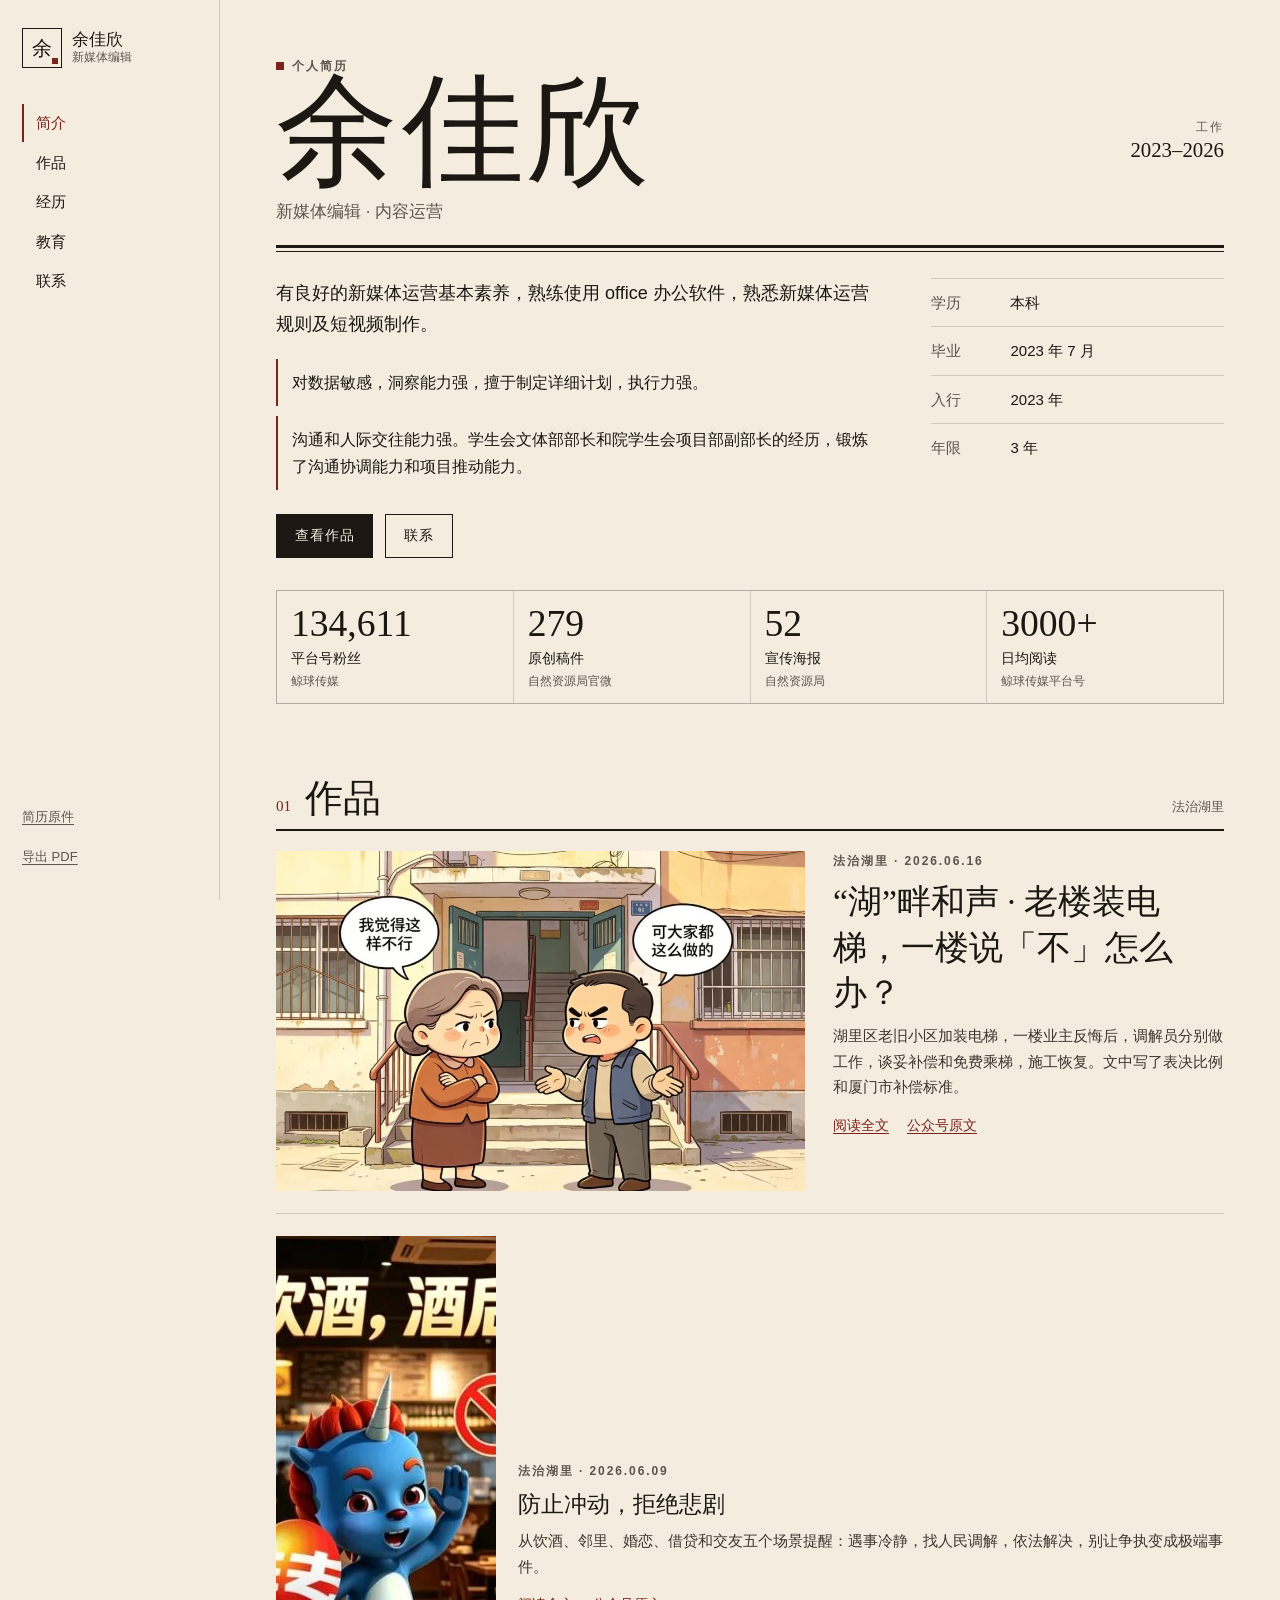
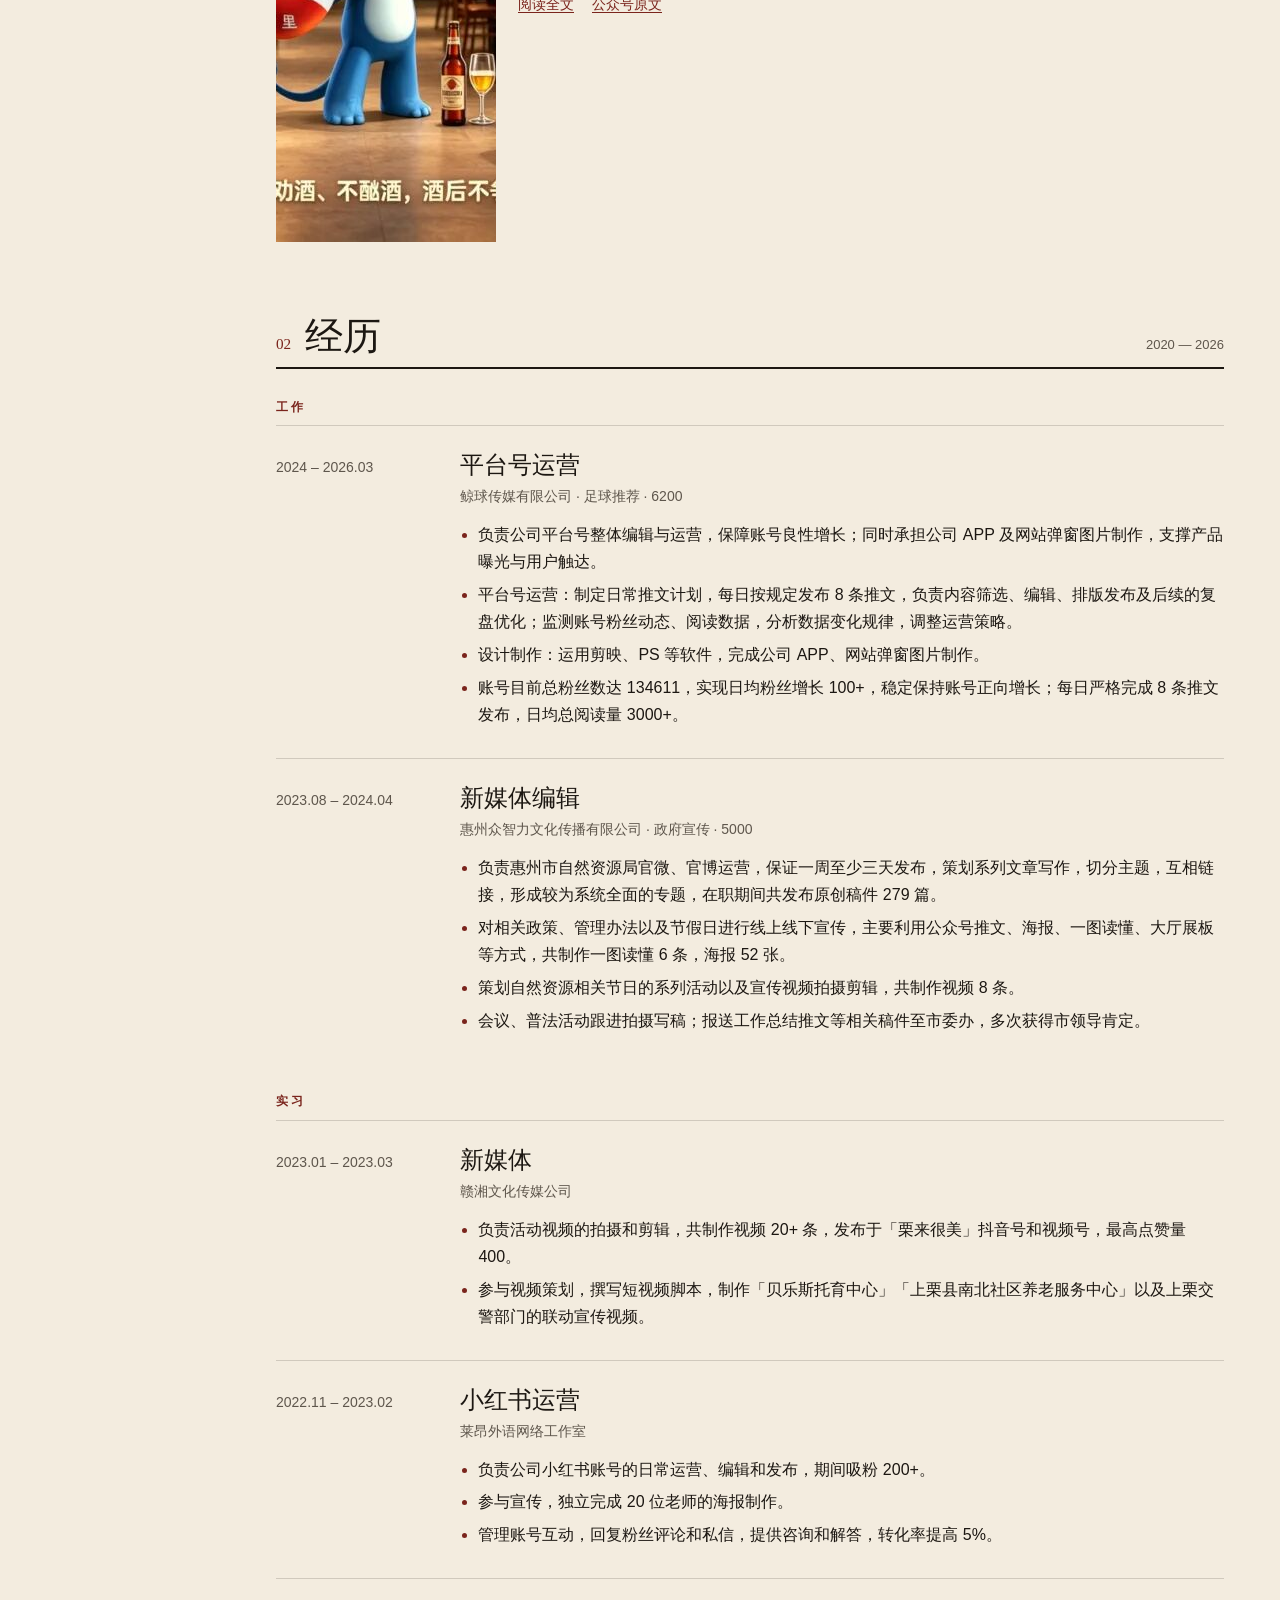
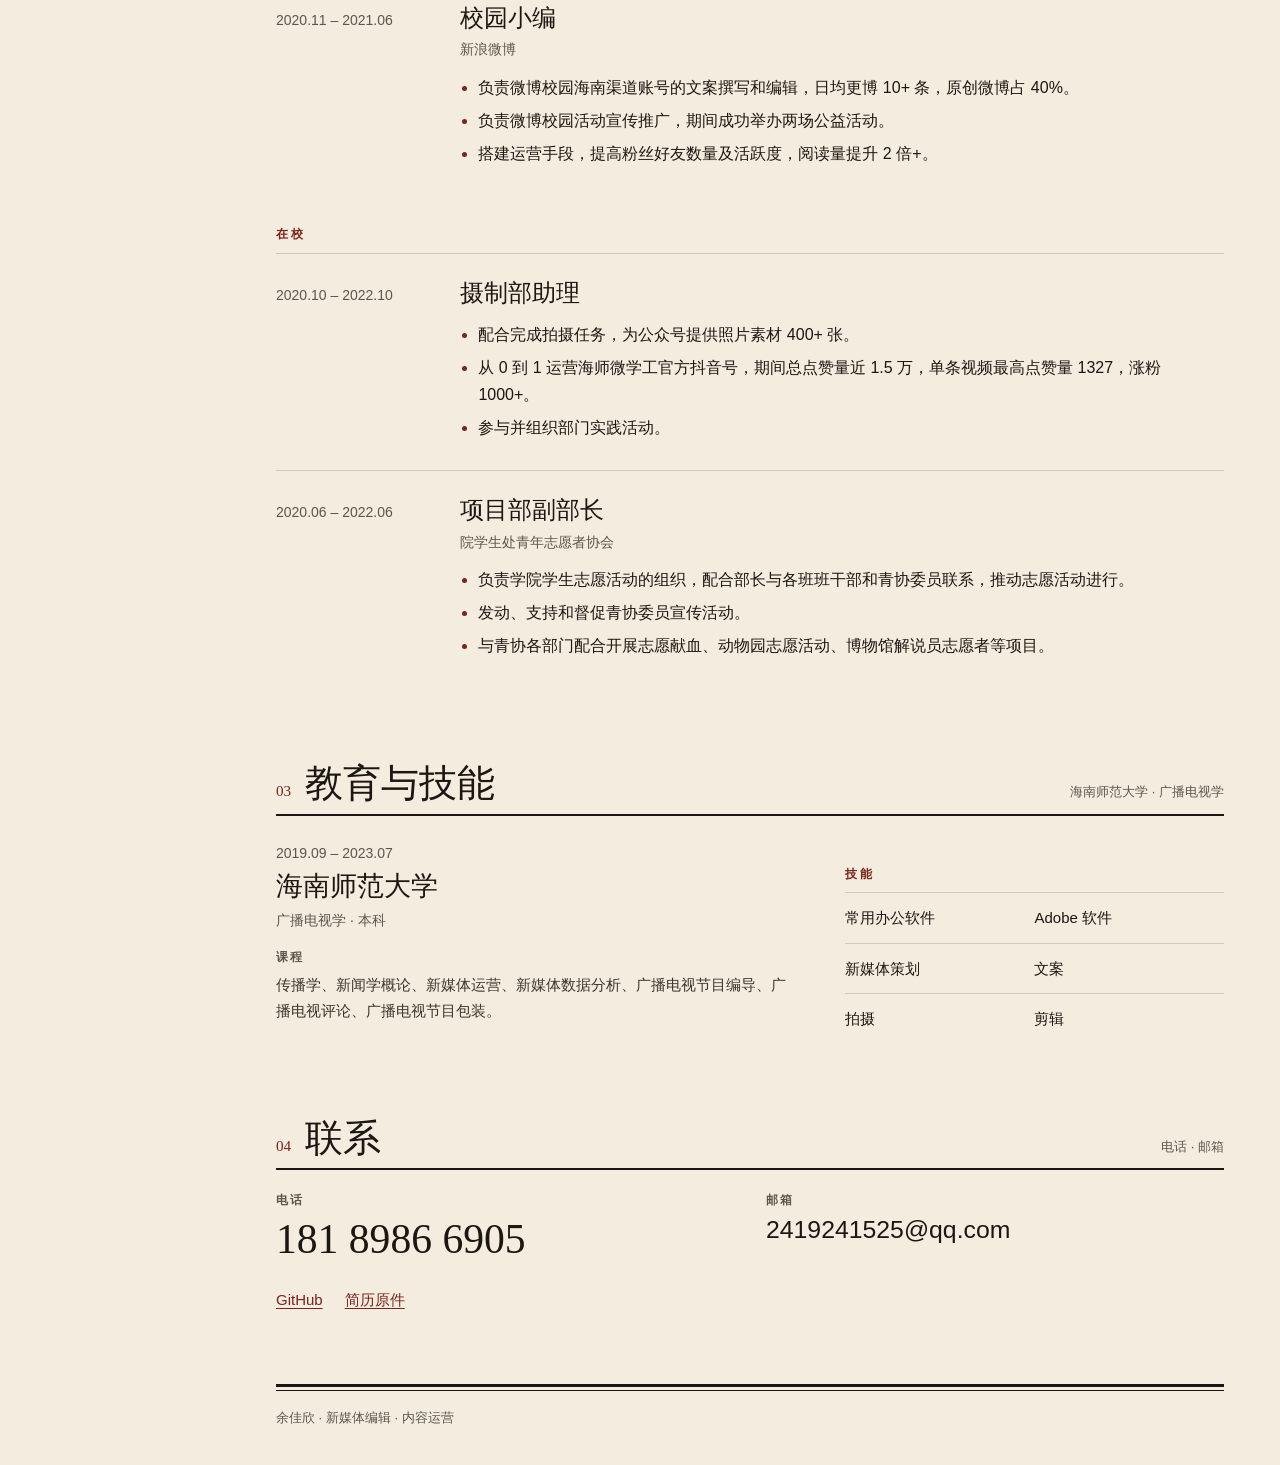
==== commit e57b38e6: "Redesign the resume as an editorial folio." ====
--- a/index.html
+++ b/index.html
@@ -3,60 +3,155 @@
 <head>
   <meta charset="utf-8">
   <meta name="viewport" content="width=device-width, initial-scale=1">
-  <meta name="description" content="余佳欣的在线简历与作品集。新媒体编辑、内容运营，作品来自法治湖里。">
+  <meta name="description" content="余佳欣，新媒体编辑、内容运营。在线简历、工作经历与法治湖里作品。">
+  <meta name="theme-color" content="#f3ecdf">
   <meta name="color-scheme" content="light">
-  <title>余佳欣 · 简历</title>
+  <meta property="og:title" content="余佳欣 · 新媒体编辑">
+  <meta property="og:description" content="余佳欣的在线简历与作品。新媒体编辑、内容运营。">
+  <meta property="og:type" content="profile">
+  <title>余佳欣 · 新媒体编辑</title>
   <link rel="icon" href="favicon.svg" type="image/svg+xml">
   <link rel="stylesheet" href="styles.css">
 </head>
 <body>
   <a class="skip" href="#content">跳到正文</a>
   <div id="page">
-    <header class="topnav">
-      <a class="brand" href="#about">余佳欣</a>
+    <header class="rail">
+      <a class="brand" href="#about">
+        <span class="brand-mark" aria-hidden="true">余</span>
+        <span class="brand-text">
+          <span class="brand-name">余佳欣</span>
+          <span class="brand-role">新媒体编辑</span>
+        </span>
+      </a>
       <nav class="nav-links" aria-label="页面目录">
         <a href="#about">简介</a>
+        <a href="#portfolio">作品</a>
         <a href="#work">经历</a>
-        <a href="#portfolio">作品</a>
+        <a href="#education">教育</a>
         <a href="#contact">联系</a>
       </nav>
-      <div class="nav-actions">
-        <a href="余佳欣个人简历.pdf">简历原件</a>
-        <button type="button" class="pill" id="print">导出 PDF</button>
+      <div class="rail-foot">
+        <a href="余佳欣个人简历.pdf"><span class="label-long">简历原件</span><span class="label-short">PDF</span></a>
+        <button type="button" id="print"><span class="label-long">导出 PDF</span><span class="label-short">打印</span></button>
       </div>
     </header>
 
-    <main id="content">
-      <section class="hero" id="about" aria-label="简介">
-        <p class="eyebrow">新媒体编辑 · 内容运营</p>
-        <h1>余佳欣</h1>
-        <p class="lede">有良好的新媒体运营基本素养，熟练使用 office 办公软件，熟悉新媒体运营规则及短视频制作。</p>
-        <ul class="points">
-          <li>对数据敏感，洞察能力强，擅于制定详细计划，执行力强。</li>
-          <li>沟通和人际交往能力强。学生会文体部部长和院学生会项目部副部长的经历，锻炼了沟通协调能力和项目推动能力。</li>
-        </ul>
-        <div class="hero-actions">
-          <a class="pill" href="#portfolio">查看作品</a>
-          <a class="pill light" href="#contact">联系</a>
-        </div>
-        <ul class="facts">
-          <li>本科</li>
-          <li>2023年7月毕业</li>
-          <li>2023年开始工作</li>
-          <li>工作年限 3 年</li>
-        </ul>
-      </section>
-
-      <div class="wrap">
-        <section class="block reveal" id="work" aria-labelledby="work-title">
-          <h2 id="work-title">经历</h2>
-          <div class="group">
-            <h3>工作</h3>
-            <article class="job">
-              <p class="when">2024 – 2026.03</p>
+    <div class="shell">
+      <main id="content">
+        <section class="plate" id="about" aria-label="简介">
+          <div class="plate-head">
+            <div>
+              <p class="kicker"><span class="seal-sq" aria-hidden="true"></span>个人简历</p>
+              <h1 class="plate-name">余佳欣</h1>
+              <p class="plate-role">新媒体编辑 · 内容运营</p>
+            </div>
+            <p class="plate-years"><span>工作</span>2023–2026</p>
+          </div>
+          <div class="plate-rule" aria-hidden="true"></div>
+          <div class="plate-grid">
+            <div class="plate-copy">
+              <p class="lede">有良好的新媒体运营基本素养，熟练使用 office 办公软件，熟悉新媒体运营规则及短视频制作。</p>
+              <ul class="points">
+                <li>对数据敏感，洞察能力强，擅于制定详细计划，执行力强。</li>
+                <li>沟通和人际交往能力强。学生会文体部部长和院学生会项目部副部长的经历，锻炼了沟通协调能力和项目推动能力。</li>
+              </ul>
+              <div class="plate-actions">
+                <a class="btn" href="#portfolio">查看作品</a>
+                <a class="btn btn-quiet" href="#contact">联系</a>
+              </div>
+            </div>
+            <dl class="facts">
+              <div>
+                <dt>学历</dt>
+                <dd>本科</dd>
+              </div>
+              <div>
+                <dt>毕业</dt>
+                <dd>2023 年 7 月</dd>
+              </div>
+              <div>
+                <dt>入行</dt>
+                <dd>2023 年</dd>
+              </div>
+              <div>
+                <dt>年限</dt>
+                <dd>3 年</dd>
+              </div>
+            </dl>
+          </div>
+          <dl class="metrics">
+            <div>
+              <dt><span class="metrics-label">平台号粉丝</span><span class="metrics-src">鲸球传媒</span></dt>
+              <dd>134,611</dd>
+            </div>
+            <div>
+              <dt><span class="metrics-label">原创稿件</span><span class="metrics-src">自然资源局官微</span></dt>
+              <dd>279</dd>
+            </div>
+            <div>
+              <dt><span class="metrics-label">宣传海报</span><span class="metrics-src">自然资源局</span></dt>
+              <dd>52</dd>
+            </div>
+            <div>
+              <dt><span class="metrics-label">日均阅读</span><span class="metrics-src">鲸球传媒平台号</span></dt>
+              <dd>3000+</dd>
+            </div>
+          </dl>
+        </section>
+
+        <section class="block" id="portfolio" aria-labelledby="portfolio-title">
+          <header class="sec-head">
+            <span class="sec-no">01</span>
+            <h2 id="portfolio-title">作品</h2>
+            <p class="sec-note">法治湖里</p>
+          </header>
+          <div class="stories">
+            <article class="story story-lead">
+              <a class="story-visual" href="works/elevator/" data-work="elevator">
+                <img src="works/elevator/media/03.jpg" width="1080" height="606" alt="老楼门口，两位邻居因为加装电梯争执">
+              </a>
+              <div class="story-copy">
+                <p class="kicker">法治湖里 · 2026.06.16</p>
+                <h3><a href="works/elevator/" data-work="elevator">“湖”畔和声 · 老楼装电梯，一楼说「不」怎么办？</a></h3>
+                <p class="summary">湖里区老旧小区加装电梯，一楼业主反悔后，调解员分别做工作，谈妥补偿和免费乘梯，施工恢复。文中写了表决比例和厦门市补偿标准。</p>
+                <p class="story-links">
+                  <a href="works/elevator/" data-work="elevator">阅读全文</a>
+                  <a href="https://mp.weixin.qq.com/s/yWDjrNmWKJctK0vl8O0TOQ#wechat_redirect" target="_blank" rel="noopener noreferrer">公众号原文</a>
+                </p>
+              </div>
+            </article>
+            <article class="story">
+              <a class="story-visual" href="works/impulse/" data-work="impulse">
+                <img src="works/impulse/media/05.jpg" width="1080" height="606" alt="适量饮酒、酒后守礼的普法插图" loading="lazy">
+              </a>
+              <div class="story-copy">
+                <p class="kicker">法治湖里 · 2026.06.09</p>
+                <h3><a href="works/impulse/" data-work="impulse">防止冲动，拒绝悲剧</a></h3>
+                <p class="summary">从饮酒、邻里、婚恋、借贷和交友五个场景提醒：遇事冷静，找人民调解，依法解决，别让争执变成极端事件。</p>
+                <p class="story-links">
+                  <a href="works/impulse/" data-work="impulse">阅读全文</a>
+                  <a href="https://mp.weixin.qq.com/s/WGhuxQnRJKtKiVoGiGV1qA#wechat_redirect" target="_blank" rel="noopener noreferrer">公众号原文</a>
+                </p>
+              </div>
+            </article>
+          </div>
+        </section>
+
+        <section class="block" id="work" aria-labelledby="work-title">
+          <header class="sec-head">
+            <span class="sec-no">02</span>
+            <h2 id="work-title">经历</h2>
+            <p class="sec-note">2020 — 2026</p>
+          </header>
+
+          <div class="era">
+            <h3 class="era-label">工作</h3>
+            <article class="role">
+              <p class="role-when">2024 – 2026.03</p>
               <div>
                 <h4>平台号运营</h4>
-                <p class="org">鲸球传媒有限公司 · 足球推荐 · 6200</p>
+                <p class="role-org">鲸球传媒有限公司 · 足球推荐 · 6200</p>
                 <ul>
                   <li>负责公司平台号整体编辑与运营，保障账号良性增长；同时承担公司 APP 及网站弹窗图片制作，支撑产品曝光与用户触达。</li>
                   <li>平台号运营：制定日常推文计划，每日按规定发布 8 条推文，负责内容筛选、编辑、排版发布及后续的复盘优化；监测账号粉丝动态、阅读数据，分析数据变化规律，调整运营策略。</li>
@@ -65,11 +160,11 @@
                 </ul>
               </div>
             </article>
-            <article class="job">
-              <p class="when">2023.08 – 2024.04</p>
+            <article class="role">
+              <p class="role-when">2023.08 – 2024.04</p>
               <div>
                 <h4>新媒体编辑</h4>
-                <p class="org">惠州众智力文化传播有限公司 · 政府宣传 · 5000</p>
+                <p class="role-org">惠州众智力文化传播有限公司 · 政府宣传 · 5000</p>
                 <ul>
                   <li>负责惠州市自然资源局官微、官博运营，保证一周至少三天发布，策划系列文章写作，切分主题，互相链接，形成较为系统全面的专题，在职期间共发布原创稿件 279 篇。</li>
                   <li>对相关政策、管理办法以及节假日进行线上线下宣传，主要利用公众号推文、海报、一图读懂、大厅展板等方式，共制作一图读懂 6 条，海报 52 张。</li>
@@ -80,24 +175,24 @@
             </article>
           </div>
 
-          <div class="group" id="intern">
-            <h3>实习</h3>
-            <article class="job">
-              <p class="when">2023.01 – 2023.03</p>
+          <div class="era">
+            <h3 class="era-label">实习</h3>
+            <article class="role">
+              <p class="role-when">2023.01 – 2023.03</p>
               <div>
                 <h4>新媒体</h4>
-                <p class="org">赣湘文化传媒公司</p>
+                <p class="role-org">赣湘文化传媒公司</p>
                 <ul>
                   <li>负责活动视频的拍摄和剪辑，共制作视频 20+ 条，发布于「栗来很美」抖音号和视频号，最高点赞量 400。</li>
                   <li>参与视频策划，撰写短视频脚本，制作「贝乐斯托育中心」「上栗县南北社区养老服务中心」以及上栗交警部门的联动宣传视频。</li>
                 </ul>
               </div>
             </article>
-            <article class="job">
-              <p class="when">2022.11 – 2023.02</p>
+            <article class="role">
+              <p class="role-when">2022.11 – 2023.02</p>
               <div>
                 <h4>小红书运营</h4>
-                <p class="org">莱昂外语网络工作室</p>
+                <p class="role-org">莱昂外语网络工作室</p>
                 <ul>
                   <li>负责公司小红书账号的日常运营、编辑和发布，期间吸粉 200+。</li>
                   <li>参与宣传，独立完成 20 位老师的海报制作。</li>
@@ -105,11 +200,11 @@
                 </ul>
               </div>
             </article>
-            <article class="job">
-              <p class="when">2020.11 – 2021.06</p>
+            <article class="role">
+              <p class="role-when">2020.11 – 2021.06</p>
               <div>
                 <h4>校园小编</h4>
-                <p class="org">新浪微博</p>
+                <p class="role-org">新浪微博</p>
                 <ul>
                   <li>负责微博校园海南渠道账号的文案撰写和编辑，日均更博 10+ 条，原创微博占 40%。</li>
                   <li>负责微博校园活动宣传推广，期间成功举办两场公益活动。</li>
@@ -119,10 +214,10 @@
             </article>
           </div>
 
-          <div class="group" id="campus">
-            <h3>在校</h3>
-            <article class="job">
-              <p class="when">2020.10 – 2022.10</p>
+          <div class="era">
+            <h3 class="era-label">在校</h3>
+            <article class="role">
+              <p class="role-when">2020.10 – 2022.10</p>
               <div>
                 <h4>摄制部助理</h4>
                 <ul>
@@ -132,11 +227,11 @@
                 </ul>
               </div>
             </article>
-            <article class="job">
-              <p class="when">2020.06 – 2022.06</p>
+            <article class="role">
+              <p class="role-when">2020.06 – 2022.06</p>
               <div>
                 <h4>项目部副部长</h4>
-                <p class="org">院学生处青年志愿者协会</p>
+                <p class="role-org">院学生处青年志愿者协会</p>
                 <ul>
                   <li>负责学院学生志愿活动的组织，配合部长与各班班干部和青协委员联系，推动志愿活动进行。</li>
                   <li>发动、支持和督促青协委员宣传活动。</li>
@@ -147,80 +242,68 @@
           </div>
         </section>
 
-        <section class="block reveal" id="education" aria-labelledby="education-title">
-          <h2 id="education-title">教育</h2>
-          <article class="job">
-            <p class="when">2019.09 – 2023.07</p>
-            <div>
-              <h4>海南师范大学</h4>
-              <p class="org">广播电视学 · 本科</p>
-              <p class="course">传播学、新闻学概论、新媒体运营、新媒体数据分析、广播电视节目编导、广播电视评论、广播电视节目包装。</p>
-            </div>
-          </article>
-        </section>
-
-        <section class="block reveal" id="skills" aria-labelledby="skills-title">
-          <h2 id="skills-title">技能</h2>
-          <ul class="skills">
-            <li>常用办公软件</li>
-            <li>Adobe 软件</li>
-            <li>新媒体策划</li>
-            <li>文案</li>
-            <li>拍摄</li>
-            <li>剪辑</li>
-          </ul>
-        </section>
-
-        <section class="block reveal" id="portfolio" aria-labelledby="portfolio-title">
-          <h2 id="portfolio-title">作品</h2>
-          <div class="works">
-            <article class="tile">
-              <a class="tile-hit" href="works/elevator/" data-work="elevator">
-                <img src="works/elevator/media/03.jpg" alt="老楼门口，两位邻居因为加装电梯争执">
-                <span class="tile-copy">
-                  <span class="eyebrow">法治湖里 · 2026.06.16</span>
-                  <h3>“湖”畔和声 · 老楼装电梯，一楼说「不」怎么办？</h3>
-                  <p class="summary">湖里区老旧小区加装电梯，一楼业主反悔后，调解员分别做工作，谈妥补偿和免费乘梯，施工恢复。文中写了表决比例和厦门市补偿标准。</p>
-                  <span class="more">查看作品</span>
-                </span>
-              </a>
-              <a class="ext" href="https://mp.weixin.qq.com/s/yWDjrNmWKJctK0vl8O0TOQ#wechat_redirect">公众号原文</a>
-            </article>
-            <article class="tile">
-              <a class="tile-hit" href="works/impulse/" data-work="impulse">
-                <img src="works/impulse/media/05.jpg" alt="适量饮酒、酒后守礼的普法插图">
-                <span class="tile-copy">
-                  <span class="eyebrow">法治湖里 · 2026.06.09</span>
-                  <h3>防止冲动，拒绝悲剧</h3>
-                  <p class="summary">从饮酒、邻里、婚恋、借贷和交友五个场景提醒：遇事冷静，找人民调解，依法解决，别让争执变成极端事件。</p>
-                  <span class="more">查看作品</span>
-                </span>
-              </a>
-              <a class="ext" href="https://mp.weixin.qq.com/s/WGhuxQnRJKtKiVoGiGV1qA#wechat_redirect">公众号原文</a>
-            </article>
-          </div>
-        </section>
-
-        <section class="block reveal" id="contact" aria-labelledby="contact-title">
-          <h2 id="contact-title">联系</h2>
-          <ul class="contact-list">
-            <li><a href="tel:18189866905">18189866905</a></li>
-            <li><a href="mailto:2419241525@qq.com">2419241525@qq.com</a></li>
+        <section class="block" id="education" aria-labelledby="education-title">
+          <header class="sec-head">
+            <span class="sec-no">03</span>
+            <h2 id="education-title">教育与技能</h2>
+            <p class="sec-note">海南师范大学 · 广播电视学</p>
+          </header>
+          <div class="split">
+            <article class="edu">
+              <p class="role-when">2019.09 – 2023.07</p>
+              <h3>海南师范大学</h3>
+              <p class="role-org">广播电视学 · 本科</p>
+              <p class="course"><span class="course-label">课程</span>传播学、新闻学概论、新媒体运营、新媒体数据分析、广播电视节目编导、广播电视评论、广播电视节目包装。</p>
+            </article>
+            <div>
+              <h3 class="era-label">技能</h3>
+              <ul class="skills">
+                <li>常用办公软件</li>
+                <li>Adobe 软件</li>
+                <li>新媒体策划</li>
+                <li>文案</li>
+                <li>拍摄</li>
+                <li>剪辑</li>
+              </ul>
+            </div>
+          </div>
+        </section>
+
+        <section class="block" id="contact" aria-labelledby="contact-title">
+          <header class="sec-head">
+            <span class="sec-no">04</span>
+            <h2 id="contact-title">联系</h2>
+            <p class="sec-note">电话 · 邮箱</p>
+          </header>
+          <div class="contact-grid">
+            <div>
+              <p class="contact-label">电话</p>
+              <a class="contact-primary" href="tel:18189866905">181 8986 6905</a>
+            </div>
+            <div>
+              <p class="contact-label">邮箱</p>
+              <a class="contact-primary contact-mail" href="mailto:2419241525@qq.com">2419241525@qq.com</a>
+            </div>
+          </div>
+          <ul class="contact-links">
             <li><a href="https://github.com/Estre01">GitHub</a></li>
             <li><a href="余佳欣个人简历.pdf">简历原件</a></li>
           </ul>
         </section>
-      </div>
-    </main>
-
-    <footer class="footer">余佳欣 · 在线简历</footer>
+      </main>
+
+      <footer class="footer">
+        <div class="footer-rule" aria-hidden="true"></div>
+        <p>余佳欣 · 新媒体编辑 · 内容运营</p>
+      </footer>
+    </div>
   </div>
 
   <div class="viewer" id="viewer" role="dialog" aria-modal="true" aria-labelledby="viewer-title" aria-hidden="true" inert>
     <div class="viewer-bar">
       <button type="button" class="back" id="viewer-close">返回</button>
       <p id="viewer-title">作品</p>
-      <a id="viewer-origin" href="">公众号原文</a>
+      <a id="viewer-origin" href="" target="_blank" rel="noopener noreferrer">原文</a>
     </div>
     <div class="viewer-scroll" id="viewer-body" tabindex="-1">
       <p class="viewer-status" id="viewer-status" hidden>正在打开</p>
--- a/styles.css
+++ b/styles.css
@@ -1,29 +1,46 @@
 :root {
-  --bg: #f5f5f7;
-  --ink: #1d1d1f;
-  --muted: #6e6e73;
-  --line: rgba(0, 0, 0, 0.08);
-  --blue: #0066cc;
-  --white: #fff;
-  --ease: cubic-bezier(0.32, 0.72, 0, 1);
-  --sans: -apple-system, BlinkMacSystemFont, "SF Pro Text", "PingFang SC", "Hiragino Sans GB", "Helvetica Neue", "Microsoft YaHei", sans-serif;
+  --paper: #f3ecdf;
+  --ink: #1c1712;
+  --ink-soft: #3d362e;
+  --muted: #5e564c;
+  --seal: #7a241c;
+  --line: rgba(28, 23, 18, 0.16);
+  --mat: #e4d9c6;
+  --ease: cubic-bezier(0.22, 0.7, 0.2, 1);
+  --serif: "Songti SC", "STSong", "Noto Serif SC", "Source Han Serif SC", "PMingLiU", "SimSun", serif;
+  --sans: "PingFang SC", "Hiragino Sans GB", "Noto Sans SC", "Microsoft YaHei", sans-serif;
 }
 
 * { box-sizing: border-box; }
 
-html { scroll-behavior: smooth; }
+html {
+  scroll-behavior: smooth;
+  background: var(--paper);
+}
 
 body {
   margin: 0;
-  background: var(--bg);
+  background: var(--paper);
   color: var(--ink);
   font-family: var(--sans);
-  font-size: 17px;
-  line-height: 1.5;
+  font-size: 16px;
+  line-height: 1.7;
   -webkit-font-smoothing: antialiased;
 }
 
 body.is-locked { overflow: hidden; }
+
+h1, h2, h3, h4, p, ul, ol, dl, dd { margin: 0; }
+
+a { color: var(--seal); text-underline-offset: 3px; }
+a:visited { color: var(--seal); }
+
+:focus-visible {
+  outline: 2px solid var(--seal);
+  outline-offset: 3px;
+}
+
+::selection { background: #ead8cc; color: var(--ink); }
 
 .skip {
   position: absolute;
@@ -31,320 +48,559 @@
   top: -48px;
   z-index: 50;
   padding: 8px 12px;
-  background: var(--white);
-  color: var(--ink);
+  background: var(--ink);
+  color: var(--paper);
 }
 
 .skip:focus { top: 12px; }
 
-a { color: var(--blue); text-underline-offset: 3px; }
-
-:focus-visible {
-  outline: 2px solid var(--blue);
-  outline-offset: 3px;
-}
-
-.topnav {
+.rail {
   position: sticky;
   top: 0;
   z-index: 20;
+  display: grid;
+  grid-template-columns: minmax(0, 1fr) auto;
+  grid-template-areas:
+    "brand actions"
+    "nav nav";
+  align-items: center;
+  column-gap: 12px;
+  width: 100%;
+  max-width: 100%;
+  padding: 10px 16px 0;
+  background: rgba(243, 236, 223, 0.92);
+  border-bottom: 1px solid var(--line);
+  backdrop-filter: saturate(140%) blur(16px);
+  -webkit-backdrop-filter: saturate(140%) blur(16px);
+}
+
+.rail.is-scrolled { background: rgba(243, 236, 223, 0.97); }
+
+.brand {
+  display: flex;
+  grid-area: brand;
+  align-items: center;
+  gap: 10px;
+  min-width: 0;
+  color: var(--ink);
+  text-decoration: none;
+}
+
+.brand:visited { color: var(--ink); }
+
+.brand-mark {
+  position: relative;
+  display: grid;
+  place-items: center;
+  width: 40px;
+  height: 40px;
+  border: 1px solid var(--ink);
+  font-family: var(--serif);
+  font-size: 20px;
+  font-synthesis: none;
+  flex: none;
+}
+
+.brand-mark::after {
+  content: "";
+  position: absolute;
+  right: 3px;
+  bottom: 3px;
+  width: 6px;
+  height: 6px;
+  background: var(--seal);
+}
+
+.brand-name {
+  display: block;
+  font-family: var(--serif);
+  font-synthesis: none;
+  font-size: 17px;
+  line-height: 1.2;
+}
+
+.brand-role {
+  display: block;
+  color: var(--muted);
+  font-size: 12px;
+  line-height: 1.3;
+}
+
+.nav-links {
+  display: flex;
+  grid-area: nav;
+  min-width: 0;
+  gap: 2px;
+  margin-top: 2px;
+  overflow-x: auto;
+  scrollbar-width: none;
+}
+
+.nav-links::-webkit-scrollbar { display: none; }
+
+.nav-links a {
+  flex: none;
+  min-height: 42px;
+  padding: 8px 10px;
+  border-bottom: 2px solid transparent;
+  color: var(--ink);
+  font-size: 15px;
+  text-decoration: none;
+}
+
+.nav-links a:visited { color: var(--ink); }
+.nav-links a:hover { color: var(--seal); }
+
+.nav-links a[aria-current="true"] {
+  border-bottom-color: var(--seal);
+  color: var(--seal);
+}
+
+.rail-foot {
+  display: flex;
+  grid-area: actions;
+  gap: 12px;
+  align-items: center;
+  padding-bottom: 8px;
+}
+
+.label-short { display: none; }
+
+.rail-foot a,
+.rail-foot button {
+  border: 0;
+  background: none;
+  padding: 8px 0;
+  color: var(--muted);
+  font: inherit;
+  font-size: 13px;
+  text-align: left;
+  text-decoration: underline;
+  text-underline-offset: 3px;
+  cursor: pointer;
+}
+
+.rail-foot a:visited { color: var(--muted); }
+.rail-foot a:hover,
+.rail-foot button:hover { color: var(--seal); }
+
+.shell {
+  width: min(1080px, 100%);
+  max-width: 100%;
+  margin-inline: auto;
+  padding: 28px 20px 0;
+}
+
+.kicker {
   display: flex;
   align-items: center;
+  color: var(--muted);
+  font-size: 12px;
+  font-weight: 600;
+  letter-spacing: 0.16em;
+}
+
+.seal-sq {
+  width: 8px;
+  height: 8px;
+  margin-right: 8px;
+  background: var(--seal);
+  flex: none;
+}
+
+.plate-head {
+  display: grid;
+  grid-template-columns: 1fr;
+  gap: 8px;
+}
+
+.plate-name {
+  font-family: var(--serif);
+  font-weight: 400;
+  font-synthesis: none;
+  font-size: clamp(4.25rem, 18vw, 7.6rem);
+  line-height: 0.92;
+  letter-spacing: 0.03em;
+}
+
+.plate-role {
+  margin-top: 10px;
+  color: var(--muted);
+  font-size: 1.05rem;
+}
+
+.plate-years {
+  font-family: var(--serif);
+  font-synthesis: none;
+  font-size: 1.3rem;
+  line-height: 1.2;
+}
+
+.plate-years span {
+  display: inline;
+  margin-right: 8px;
+  color: var(--muted);
+  font-family: var(--sans);
+  font-size: 12px;
+  font-weight: 600;
+  letter-spacing: 0.16em;
+}
+
+.plate-rule {
+  height: 7px;
+  margin: 18px 0 26px;
+  border-top: 3px solid var(--ink);
+  border-bottom: 1px solid var(--ink);
+}
+
+.plate-grid {
+  display: grid;
+  grid-template-columns: 1fr;
   gap: 28px;
-  height: 52px;
-  padding: 0 28px;
-  background: rgba(245, 245, 247, 0.72);
-  backdrop-filter: saturate(180%) blur(20px);
-  -webkit-backdrop-filter: saturate(180%) blur(20px);
-  border-bottom: 1px solid transparent;
-  transition: border-color 0.3s var(--ease), background 0.3s var(--ease);
-}
-
-.topnav.is-scrolled { border-bottom-color: var(--line); }
-
-.brand {
-  color: var(--ink);
-  font-size: 14px;
-  font-weight: 600;
-  letter-spacing: -0.01em;
-  text-decoration: none;
-}
-
-.nav-links {
-  display: flex;
-  gap: 22px;
-  margin-right: auto;
-}
-
-.nav-links a {
-  color: var(--ink);
-  font-size: 12px;
-  text-decoration: none;
-  opacity: 0.8;
-}
-
-.nav-links a[aria-current="true"],
-.nav-links a:hover { opacity: 1; }
-
-.nav-actions { display: flex; align-items: center; gap: 18px; }
-
-.nav-actions a { font-size: 12px; text-decoration: none; }
-
-.pill {
-  border: 0;
-  border-radius: 980px;
-  padding: 6px 14px;
-  background: var(--ink);
-  color: var(--white);
-  font: inherit;
-  font-size: 12px;
-  cursor: pointer;
-  transition: transform 0.35s var(--ease), opacity 0.35s var(--ease);
-}
-
-.pill:hover { transform: scale(1.04); }
-
-.pill.light {
-  background: transparent;
-  color: var(--blue);
-  padding: 6px 2px;
-}
-
-.hero {
-  max-width: 820px;
-  margin: 0 auto;
-  padding: 12vh 24px 10vh;
-  text-align: center;
-}
-
-.eyebrow {
-  margin: 0 0 12px;
-  color: var(--muted);
-  font-size: 14px;
-  font-weight: 600;
-}
-
-.hero h1 {
-  margin: 0;
-  font-size: clamp(3rem, 8vw, 5.4rem);
-  font-weight: 600;
-  letter-spacing: -0.03em;
-  line-height: 1.04;
 }
 
 .lede {
-  max-width: 38rem;
-  margin: 22px auto 0;
-  color: var(--muted);
-  font-size: 19px;
-  line-height: 1.5;
+  max-width: 40em;
+  font-size: 1.125rem;
+  line-height: 1.75;
 }
 
 .points {
-  max-width: 36rem;
-  margin: 18px auto 0;
+  margin-top: 18px;
   padding: 0;
   list-style: none;
-  color: var(--muted);
-  font-size: 15px;
-}
-
-.points li + li { margin-top: 6px; }
-
-.hero-actions {
-  display: flex;
-  justify-content: center;
-  gap: 18px;
-  margin-top: 28px;
-}
-
-.hero-actions .pill { padding: 10px 18px; font-size: 15px; }
-
-.facts {
+}
+
+.points li {
+  padding: 10px 0 10px 14px;
+  border-left: 2px solid var(--seal);
+  line-height: 1.7;
+}
+
+.points li + li { margin-top: 10px; }
+
+.plate-actions {
   display: flex;
   flex-wrap: wrap;
+  gap: 12px;
+  margin-top: 24px;
+}
+
+.btn {
+  display: inline-flex;
+  align-items: center;
   justify-content: center;
-  gap: 8px 22px;
-  margin: 36px 0 0;
+  min-height: 44px;
+  padding: 0 18px;
+  border: 1px solid var(--ink);
+  background: var(--ink);
+  color: var(--paper);
+  font-size: 14px;
+  letter-spacing: 0.06em;
+  text-decoration: none;
+}
+
+.btn:visited { color: var(--paper); }
+.btn:hover { border-color: var(--seal); background: var(--seal); color: var(--paper); }
+
+.btn-quiet {
+  background: transparent;
+  color: var(--ink);
+}
+
+.btn-quiet:visited { color: var(--ink); }
+.btn-quiet:hover { background: transparent; color: var(--seal); border-color: var(--seal); }
+
+.facts { padding: 0; }
+
+.facts > div {
+  display: grid;
+  grid-template-columns: 4.5em 1fr;
+  gap: 12px;
+  padding: 11px 0;
+  border-top: 1px solid var(--line);
+  font-size: 15px;
+}
+
+.facts dt { color: var(--muted); }
+.facts dd { margin: 0; }
+
+.metrics {
+  display: grid;
+  grid-template-columns: 1fr 1fr;
+  gap: 1px;
+  margin-top: 32px;
+  border: 1px solid var(--line);
+  background: var(--line);
+}
+
+.metrics > div {
+  display: flex;
+  flex-direction: column-reverse;
+  gap: 4px;
+  padding: 14px 14px 12px;
+  background: var(--paper);
+}
+
+.metrics dt {
+  display: flex;
+  flex-direction: column;
+  font-weight: 400;
+}
+
+.metrics-label { font-size: 14px; }
+.metrics-src { color: var(--muted); font-size: 12px; }
+
+.metrics dd {
+  font-family: var(--serif);
+  font-synthesis: none;
+  font-variant-numeric: tabular-nums;
+  font-size: clamp(1.6rem, 6vw, 2.35rem);
+  line-height: 1;
+}
+
+.block { margin-top: 76px; }
+
+section[id] { scroll-margin-top: 7rem; }
+
+.sec-head {
+  display: grid;
+  grid-template-columns: auto 1fr;
+  align-items: baseline;
+  gap: 8px 14px;
+  margin-bottom: 20px;
+  padding-bottom: 10px;
+  border-bottom: 2px solid var(--ink);
+}
+
+.sec-no {
+  font-family: var(--serif);
+  font-synthesis: none;
+  color: var(--seal);
+  font-size: 0.95rem;
+}
+
+.sec-head h2 {
+  font-family: var(--serif);
+  font-weight: 400;
+  font-synthesis: none;
+  font-size: clamp(1.8rem, 4vw, 2.35rem);
+  line-height: 1;
+}
+
+.sec-note {
+  grid-column: 2;
+  color: var(--muted);
+  font-size: 13px;
+}
+
+.story {
+  display: grid;
+  grid-template-columns: 1fr;
+  gap: 14px;
+  padding-top: 22px;
+  border-top: 1px solid var(--line);
+}
+
+.story-lead {
+  padding-top: 0;
+  border-top: 0;
+}
+
+.story + .story { margin-top: 22px; }
+
+.story-visual {
+  display: block;
+  overflow: hidden;
+  background: var(--mat);
+  color: inherit;
+}
+
+.story-visual img {
+  display: block;
+  width: 100%;
+  aspect-ratio: 16 / 9;
+  object-fit: cover;
+}
+
+.story h3 {
+  margin: 8px 0 8px;
+  font-family: var(--serif);
+  font-weight: 400;
+  font-synthesis: none;
+  font-size: 1.45rem;
+  line-height: 1.35;
+}
+
+.story-lead h3 { font-size: clamp(1.65rem, 4vw, 2.1rem); }
+
+.story h3 a { color: inherit; text-decoration: none; }
+.story h3 a:visited { color: inherit; }
+.story h3 a:hover { color: var(--seal); }
+
+.summary {
+  color: var(--ink-soft);
+  font-size: 15px;
+  line-height: 1.7;
+}
+
+.story-links {
+  display: flex;
+  flex-wrap: wrap;
+  gap: 8px 18px;
+  margin-top: 14px;
+  font-size: 14px;
+}
+
+.era-label {
+  margin: 28px 0 8px;
+  color: var(--seal);
+  font-size: 12px;
+  font-weight: 600;
+  letter-spacing: 0.22em;
+}
+
+.era:first-child .era-label { margin-top: 0; }
+
+.role {
+  display: grid;
+  grid-template-columns: 1fr;
+  gap: 4px;
+  padding: 20px 0 22px;
+  border-top: 1px solid var(--line);
+}
+
+.role-when {
+  color: var(--muted);
+  font-size: 14px;
+  font-variant-numeric: tabular-nums;
+}
+
+.role h4 {
+  font-family: var(--serif);
+  font-weight: 400;
+  font-synthesis: none;
+  font-size: 1.5rem;
+  line-height: 1.3;
+}
+
+.role-org {
+  margin-top: 4px;
+  color: var(--muted);
+  font-size: 14px;
+}
+
+.role ul {
+  margin: 12px 0 0;
+  padding-left: 1.15em;
+}
+
+.role li { margin: 0.35em 0; }
+
+.role li::marker { color: var(--seal); }
+
+.split {
+  display: grid;
+  grid-template-columns: 1fr;
+  gap: 36px;
+}
+
+.edu h3 {
+  margin-top: 4px;
+  font-family: var(--serif);
+  font-weight: 400;
+  font-synthesis: none;
+  font-size: 1.7rem;
+  line-height: 1.3;
+}
+
+.course {
+  margin-top: 14px;
+  color: var(--ink-soft);
+  font-size: 15px;
+  line-height: 1.75;
+}
+
+.course-label {
+  display: block;
+  margin-bottom: 4px;
+  color: var(--muted);
+  font-size: 12px;
+  font-weight: 600;
+  letter-spacing: 0.14em;
+}
+
+.skills {
+  display: grid;
+  grid-template-columns: 1fr 1fr;
   padding: 0;
   list-style: none;
-  color: var(--muted);
-  font-size: 13px;
-}
-
-.wrap {
-  max-width: 980px;
-  margin: 0 auto;
-  padding: 0 24px 96px;
-}
-
-.block { margin-top: 88px; }
-
-.block h2 {
-  margin: 0 0 28px;
-  font-size: clamp(2rem, 4vw, 2.6rem);
+}
+
+.skills li {
+  padding: 12px 8px 12px 0;
+  border-top: 1px solid var(--line);
+  font-size: 15px;
+}
+
+.contact-grid {
+  display: grid;
+  grid-template-columns: 1fr;
+  gap: 22px;
+}
+
+.contact-label {
+  margin-bottom: 4px;
+  color: var(--muted);
+  font-size: 12px;
   font-weight: 600;
-  letter-spacing: -0.025em;
-}
-
-.group + .group { margin-top: 48px; }
-
-.group h3 {
-  margin: 0 0 8px;
-  color: var(--muted);
-  font-size: 14px;
-  font-weight: 600;
-}
-
-.job {
-  display: grid;
-  grid-template-columns: 148px 1fr;
-  gap: 8px 32px;
-  padding: 26px 0;
-  border-top: 1px solid var(--line);
-}
-
-.when {
-  margin: 4px 0 0;
-  color: var(--muted);
-  font-size: 14px;
-  font-variant-numeric: tabular-nums;
-}
-
-.job h4 {
-  margin: 0;
-  font-size: 21px;
-  font-weight: 600;
-  letter-spacing: -0.02em;
-}
-
-.org, .course {
-  margin: 4px 0 0;
-  color: var(--muted);
-  font-size: 15px;
-}
-
-.job ul {
-  margin: 12px 0 0;
-  padding-left: 1.1em;
-}
-
-.job li { margin: 6px 0; }
-
-.skills {
+  letter-spacing: 0.16em;
+}
+
+.contact-primary {
+  color: var(--ink);
+  font-family: var(--serif);
+  font-synthesis: none;
+  font-size: clamp(1.8rem, 7vw, 2.6rem);
+  line-height: 1.2;
+  text-decoration: none;
+}
+
+.contact-primary:visited { color: var(--ink); }
+.contact-primary:hover { color: var(--seal); }
+
+.contact-mail {
+  font-family: var(--sans);
+  font-size: clamp(1.15rem, 4vw, 1.55rem);
+  overflow-wrap: anywhere;
+}
+
+.contact-links {
   display: flex;
   flex-wrap: wrap;
-  gap: 10px;
-  margin: 0;
+  gap: 8px 22px;
+  margin-top: 22px;
   padding: 0;
   list-style: none;
-}
-
-.skills li {
-  padding: 10px 16px;
-  border-radius: 980px;
-  background: var(--white);
-  font-size: 14px;
-  box-shadow: inset 0 0 0 1px var(--line);
-}
-
-.works {
-  display: grid;
-  grid-template-columns: 1fr 1fr;
-  gap: 22px;
-}
-
-.tile {
-  background: var(--white);
-  border-radius: 22px;
-  overflow: hidden;
-  box-shadow: 0 2px 8px rgba(0, 0, 0, 0.04);
-  transition: transform 0.55s var(--ease), box-shadow 0.55s var(--ease);
-}
-
-.tile:hover {
-  transform: translateY(-4px);
-  box-shadow: 0 16px 40px rgba(0, 0, 0, 0.08);
-}
-
-.tile-hit {
-  display: block;
-  color: inherit;
-  text-decoration: none;
-}
-
-.tile img {
-  display: block;
-  width: 100%;
-  aspect-ratio: 16 / 10;
-  object-fit: cover;
-  background: #e8e8ed;
-  transform: scale(1.001);
-  transition: transform 0.7s var(--ease);
-}
-
-.tile:hover img { transform: scale(1.045); }
-
-.tile-copy { display: block; padding: 18px 20px 8px; }
-
-.tile .eyebrow { font-size: 12px; }
-
-.tile h3 {
-  margin: 6px 0 8px;
-  font-size: 22px;
-  font-weight: 600;
-  letter-spacing: -0.02em;
-  line-height: 1.25;
-}
-
-.tile .summary {
-  margin: 0;
-  color: var(--muted);
   font-size: 15px;
 }
 
-.more {
-  display: inline-flex;
-  align-items: center;
-  gap: 4px;
-  margin-top: 14px;
-  color: var(--blue);
-  font-size: 15px;
-}
-
-.more::after {
-  content: "›";
-  display: inline-block;
-  transition: transform 0.4s var(--ease);
-}
-
-.tile:hover .more::after { transform: translateX(4px); }
-
-.ext {
-  display: inline-block;
-  margin: 4px 20px 18px;
+.footer {
+  margin-top: 72px;
+  padding: 0 0 36px;
+}
+
+.footer-rule {
+  height: 7px;
+  margin-bottom: 16px;
+  border-top: 3px solid var(--ink);
+  border-bottom: 1px solid var(--ink);
+}
+
+.footer p {
+  color: var(--muted);
   font-size: 13px;
 }
-
-.footer {
-  padding: 28px 24px 40px;
-  border-top: 1px solid var(--line);
-  color: var(--muted);
-  font-size: 12px;
-  text-align: center;
-}
-
-.footer ul {
-  display: flex;
-  flex-wrap: wrap;
-  justify-content: center;
-  gap: 8px 18px;
-  margin: 0 0 10px;
-  padding: 0;
-  list-style: none;
-}
-
-.footer a { font-size: 12px; }
 
 .viewer {
   position: fixed;
@@ -352,51 +608,55 @@
   z-index: 30;
   display: flex;
   flex-direction: column;
-  background: var(--bg);
+  background: var(--paper);
   transform: translate3d(100%, 0, 0);
-  transition: transform 0.62s var(--ease);
-  will-change: transform;
+  transition: transform 0.55s var(--ease);
 }
 
 .viewer.is-open { transform: translate3d(0, 0, 0); }
 
 .viewer-bar {
   display: grid;
-  grid-template-columns: auto 1fr auto;
+  grid-template-columns: auto minmax(0, 1fr) auto;
   align-items: center;
-  gap: 16px;
-  min-height: 52px;
-  padding: 8px 18px;
-  background: rgba(245, 245, 247, 0.8);
-  backdrop-filter: saturate(180%) blur(20px);
-  -webkit-backdrop-filter: saturate(180%) blur(20px);
+  gap: 12px;
+  min-height: 56px;
+  padding: 8px 16px;
+  background: rgba(243, 236, 223, 0.94);
   border-bottom: 1px solid var(--line);
+  backdrop-filter: blur(16px);
+  -webkit-backdrop-filter: blur(16px);
 }
 
 .back {
   border: 0;
   background: transparent;
-  color: var(--blue);
+  padding: 8px 0;
+  min-height: 44px;
+  color: var(--seal);
   font: inherit;
   font-size: 15px;
   cursor: pointer;
-  padding: 6px 2px;
 }
 
 .viewer-bar p {
-  margin: 0;
+  min-width: 0;
   overflow: hidden;
-  font-size: 14px;
-  font-weight: 600;
+  font-family: var(--serif);
+  font-synthesis: none;
+  font-size: 15px;
   text-align: center;
   text-overflow: ellipsis;
   white-space: nowrap;
 }
 
+.viewer-bar a { font-size: 14px; white-space: nowrap; }
+
 .viewer-scroll {
   flex: 1;
   overflow: auto;
-  padding: 28px 16px 72px;
+  padding: 24px 16px 64px;
+  overscroll-behavior: contain;
 }
 
 .viewer-status,
@@ -407,11 +667,12 @@
 }
 
 .viewer-error button {
-  display: block;
-  margin: 12px auto 0;
-  border: 0;
+  display: inline-block;
+  margin-top: 12px;
+  border: 1px solid var(--seal);
   background: transparent;
-  color: var(--blue);
+  padding: 8px 14px;
+  color: var(--seal);
   font: inherit;
   cursor: pointer;
 }
@@ -419,16 +680,15 @@
 .wx {
   max-width: 720px;
   margin: 0 auto;
-  padding: 12px 18px 48px;
-  background: var(--white);
-  border-radius: 22px;
-  box-shadow: 0 8px 30px rgba(0, 0, 0, 0.05);
+  padding: 8px 16px 40px;
+  background: #fff;
+  border: 1px solid var(--line);
+  color: rgba(0, 0, 0, 0.9);
   font-size: 17px;
   line-height: 1.75;
-  color: rgba(0, 0, 0, 0.9);
-}
-
-.wx.is-shown { animation: rise 0.6s var(--ease); }
+}
+
+.wx.is-shown { animation: rise 0.55s var(--ease); }
 
 .wx img {
   max-width: 100% !important;
@@ -442,63 +702,223 @@
 
 .will-reveal {
   opacity: 0;
-  transform: translateY(22px);
+  transform: translateY(12px);
 }
 
 .will-reveal.is-in {
   opacity: 1;
   transform: none;
-  transition: opacity 0.7s var(--ease), transform 0.7s var(--ease);
-}
-
-.hero h1,
-.hero .lede,
-.hero-actions {
-  animation: rise 0.9s var(--ease) both;
-}
-
-.hero .lede { animation-delay: 0.08s; }
-.hero-actions { animation-delay: 0.16s; }
-
-.contact-list {
-  display: flex;
-  flex-wrap: wrap;
-  gap: 10px 22px;
-  margin: 0;
-  padding: 0;
-  list-style: none;
+  transition: opacity 0.6s var(--ease), transform 0.6s var(--ease);
 }
 
 @keyframes rise {
-  from { opacity: 0; transform: translateY(18px); }
+  from { opacity: 0; transform: translateY(10px); }
   to { opacity: 1; transform: none; }
 }
 
-@media (max-width: 800px) {
-  .topnav { gap: 14px; height: auto; min-height: 52px; padding: 10px 16px; flex-wrap: wrap; }
-  .nav-links { order: 3; width: 100%; gap: 16px; overflow-x: auto; }
-  .works { grid-template-columns: 1fr; }
-  .job { grid-template-columns: 1fr; gap: 4px; }
-  .hero { padding: 64px 20px 48px; }
-  .block { margin-top: 64px; }
-  .viewer-bar p { font-size: 13px; }
+@media (hover: hover) and (prefers-reduced-motion: no-preference) {
+  .story-visual img { transition: transform 0.6s var(--ease); }
+  .story:hover .story-visual img { transform: scale(1.035); }
+  .role { transition: color 0.3s var(--ease); }
+  .role:hover .role-when { color: var(--seal); }
+}
+
+@media (prefers-reduced-motion: no-preference) {
+  .plate-name,
+  .plate-grid,
+  .metrics {
+    animation: rise 0.7s var(--ease) both;
+  }
+
+  .plate-grid { animation-delay: 0.06s; }
+  .metrics { animation-delay: 0.12s; }
+}
+
+@media (max-width: 1039px) {
+  .label-long { display: none; }
+  .label-short { display: inline; }
+  .brand-role { display: none; }
+}
+
+@media (min-width: 801px) {
+  .plate-head {
+    grid-template-columns: 1fr auto;
+    align-items: center;
+  }
+
+  .plate-years { text-align: right; }
+  .plate-years span { display: block; margin: 0 0 4px; }
+
+  .plate-grid {
+    grid-template-columns: minmax(0, 1.45fr) minmax(220px, 0.7fr);
+    gap: 48px;
+    align-items: start;
+  }
+
+  .metrics { grid-template-columns: repeat(4, 1fr); }
+
+  .sec-head {
+    grid-template-columns: auto 1fr auto;
+    gap: 14px;
+  }
+
+  .sec-note { grid-column: auto; }
+
+  .story-lead {
+    grid-template-columns: 1.15fr 0.85fr;
+    gap: 28px;
+    align-items: stretch;
+  }
+
+  .story-lead .story-visual { height: 100%; min-height: 340px; }
+
+  .story-lead .story-visual img {
+    height: 100%;
+    min-height: 340px;
+    aspect-ratio: auto;
+  }
+
+  .story:not(.story-lead) {
+    grid-template-columns: 220px minmax(0, 1fr);
+    gap: 22px;
+    align-items: center;
+  }
+
+  .role {
+    grid-template-columns: 9.5rem minmax(0, 1fr);
+    gap: 8px 32px;
+    padding: 24px 0;
+  }
+
+  .role-when { padding-top: 6px; }
+
+  .split {
+    grid-template-columns: 1.15fr 0.85fr;
+    gap: 56px;
+  }
+
+  .contact-grid {
+    grid-template-columns: 1fr 1fr;
+    gap: 32px;
+  }
+}
+
+@media (min-width: 1040px) {
+  #page {
+    display: grid;
+    grid-template-columns: 220px minmax(0, 1fr);
+  }
+
+  .rail {
+    position: sticky;
+    top: 0;
+    align-self: start;
+    z-index: 5;
+    display: flex;
+    flex-direction: column;
+    flex-wrap: nowrap;
+    align-items: stretch;
+    height: 100vh;
+    padding: 28px 22px 24px;
+    border-right: 1px solid var(--line);
+    border-bottom: 0;
+    background: var(--paper);
+    backdrop-filter: none;
+    overflow: auto;
+  }
+
+  .nav-links {
+    flex-direction: column;
+    width: auto;
+    gap: 2px;
+    margin-top: 36px;
+    overflow: visible;
+  }
+
+  .nav-links a {
+    min-height: 36px;
+    padding: 6px 0 6px 12px;
+    border-bottom: 0;
+    border-left: 2px solid transparent;
+  }
+
+  .nav-links a[aria-current="true"] {
+    border-bottom-color: transparent;
+    border-left-color: var(--seal);
+  }
+
+  .rail-foot {
+    flex-direction: column;
+    align-items: flex-start;
+    gap: 2px;
+    margin-top: auto;
+    margin-left: 0;
+    padding: 24px 0 0;
+  }
+
+  .shell {
+    width: min(1080px, calc(100% - 72px));
+    padding-top: 56px;
+  }
+
+  section[id] { scroll-margin-top: 1.5rem; }
 }
 
 @media (prefers-reduced-motion: reduce) {
   html { scroll-behavior: auto; }
-  .hero h1, .hero .lede, .hero-actions, .wx.is-shown { animation: none; }
-  .will-reveal, .will-reveal.is-in, .tile, .tile img, .more::after, .pill, .viewer {
+
+  .plate-name,
+  .plate-grid,
+  .metrics,
+  .wx.is-shown { animation: none; }
+
+  .will-reveal,
+  .will-reveal.is-in,
+  .story-visual img,
+  .viewer,
+  .btn {
     transition: none;
     transform: none;
     opacity: 1;
   }
+
   .viewer:not(.is-open) { display: none; }
 }
 
 @media print {
-  .topnav, .hero-actions, .viewer, .skip, .ext, .more { display: none !important; }
-  body { background: #fff; }
-  .hero { padding: 0 0 16px; text-align: left; }
-  .tile { box-shadow: none; break-inside: avoid; }
-  .job { break-inside: avoid; }
-}
+  @page { margin: 14mm; }
+
+  html, body { background: #fff; }
+
+  .plate-name,
+  .plate-grid,
+  .metrics,
+  .will-reveal,
+  .wx.is-shown {
+    animation: none !important;
+    opacity: 1 !important;
+    transform: none !important;
+  }
+
+  #page { display: block; }
+
+  .rail,
+  .plate-actions,
+  .story-links,
+  .viewer,
+  .skip { display: none !important; }
+
+  .shell { width: auto; padding: 0; }
+
+  .metrics > div,
+  .wx { background: #fff; }
+
+  a { color: #000; text-decoration: none; }
+
+  .role,
+  .story,
+  .edu,
+  .metrics { break-inside: avoid; }
+
+  h2, h3, h4 { break-after: avoid; }
+}
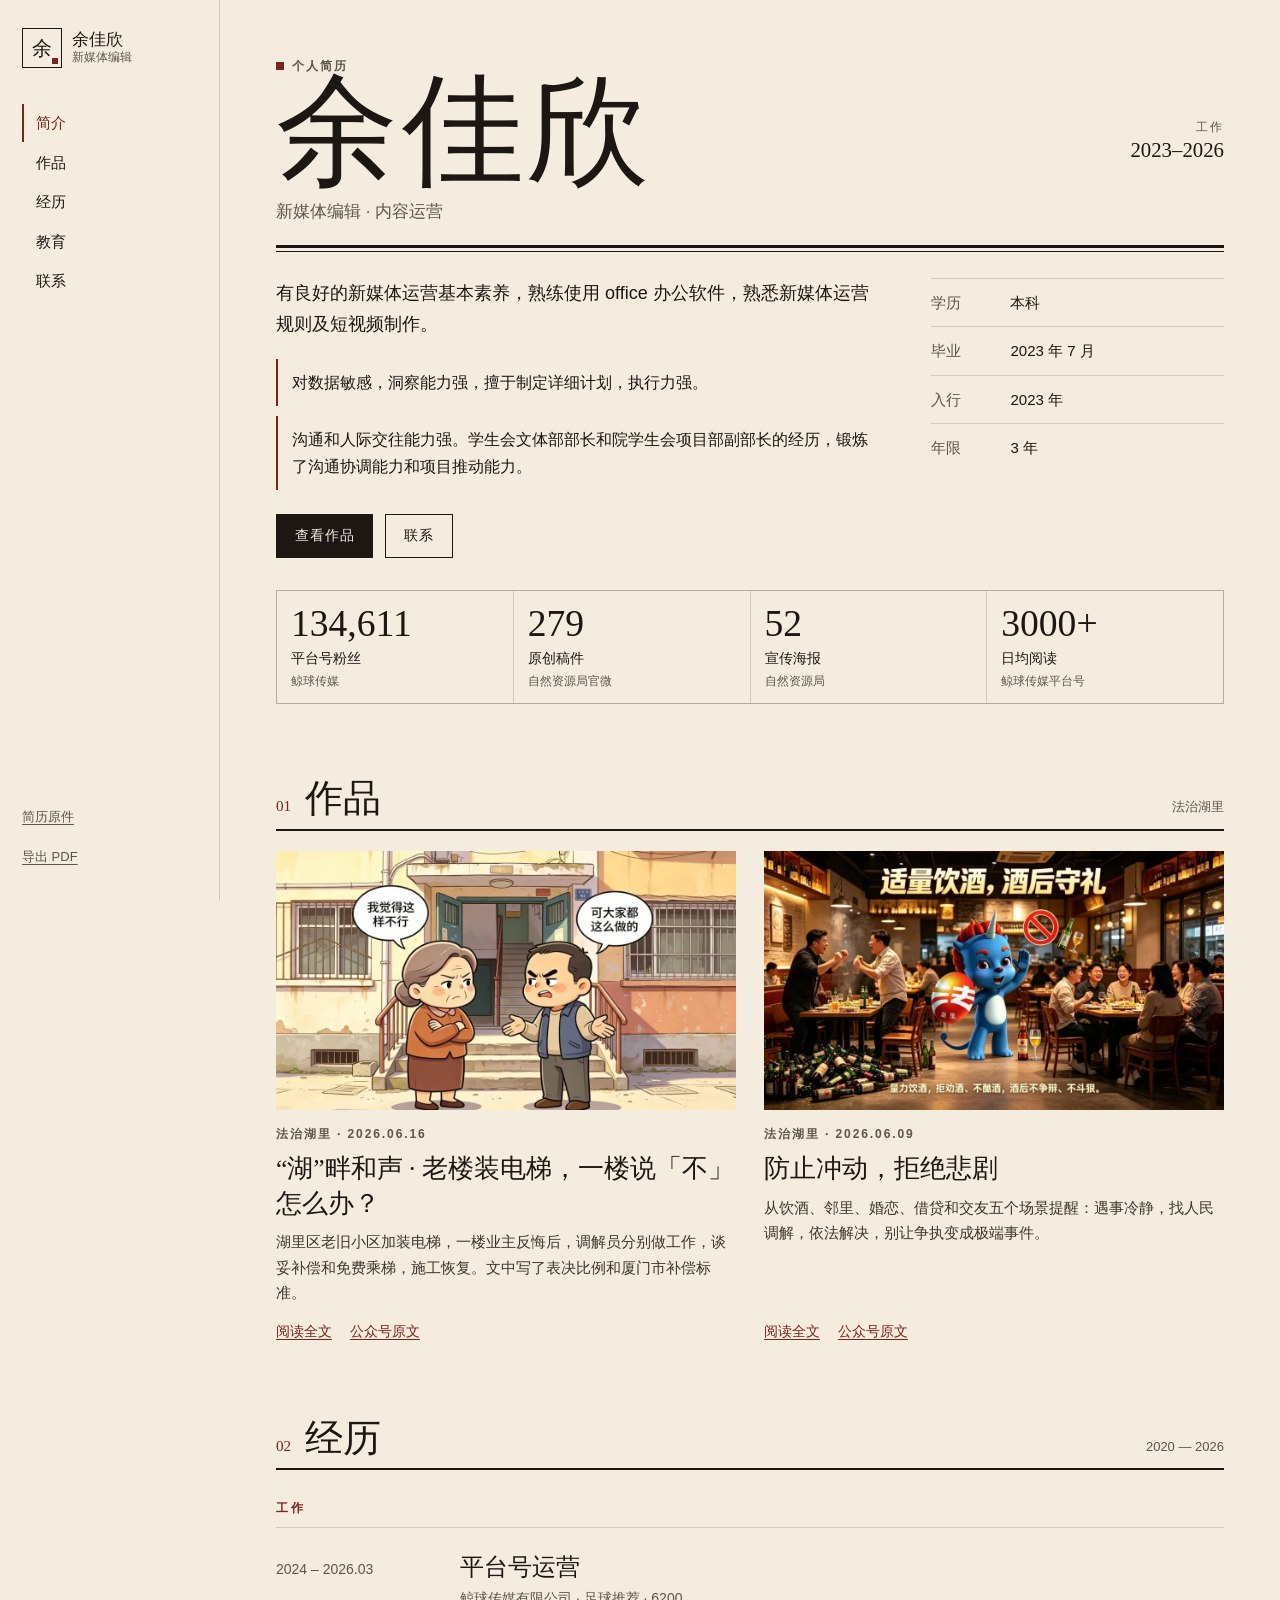
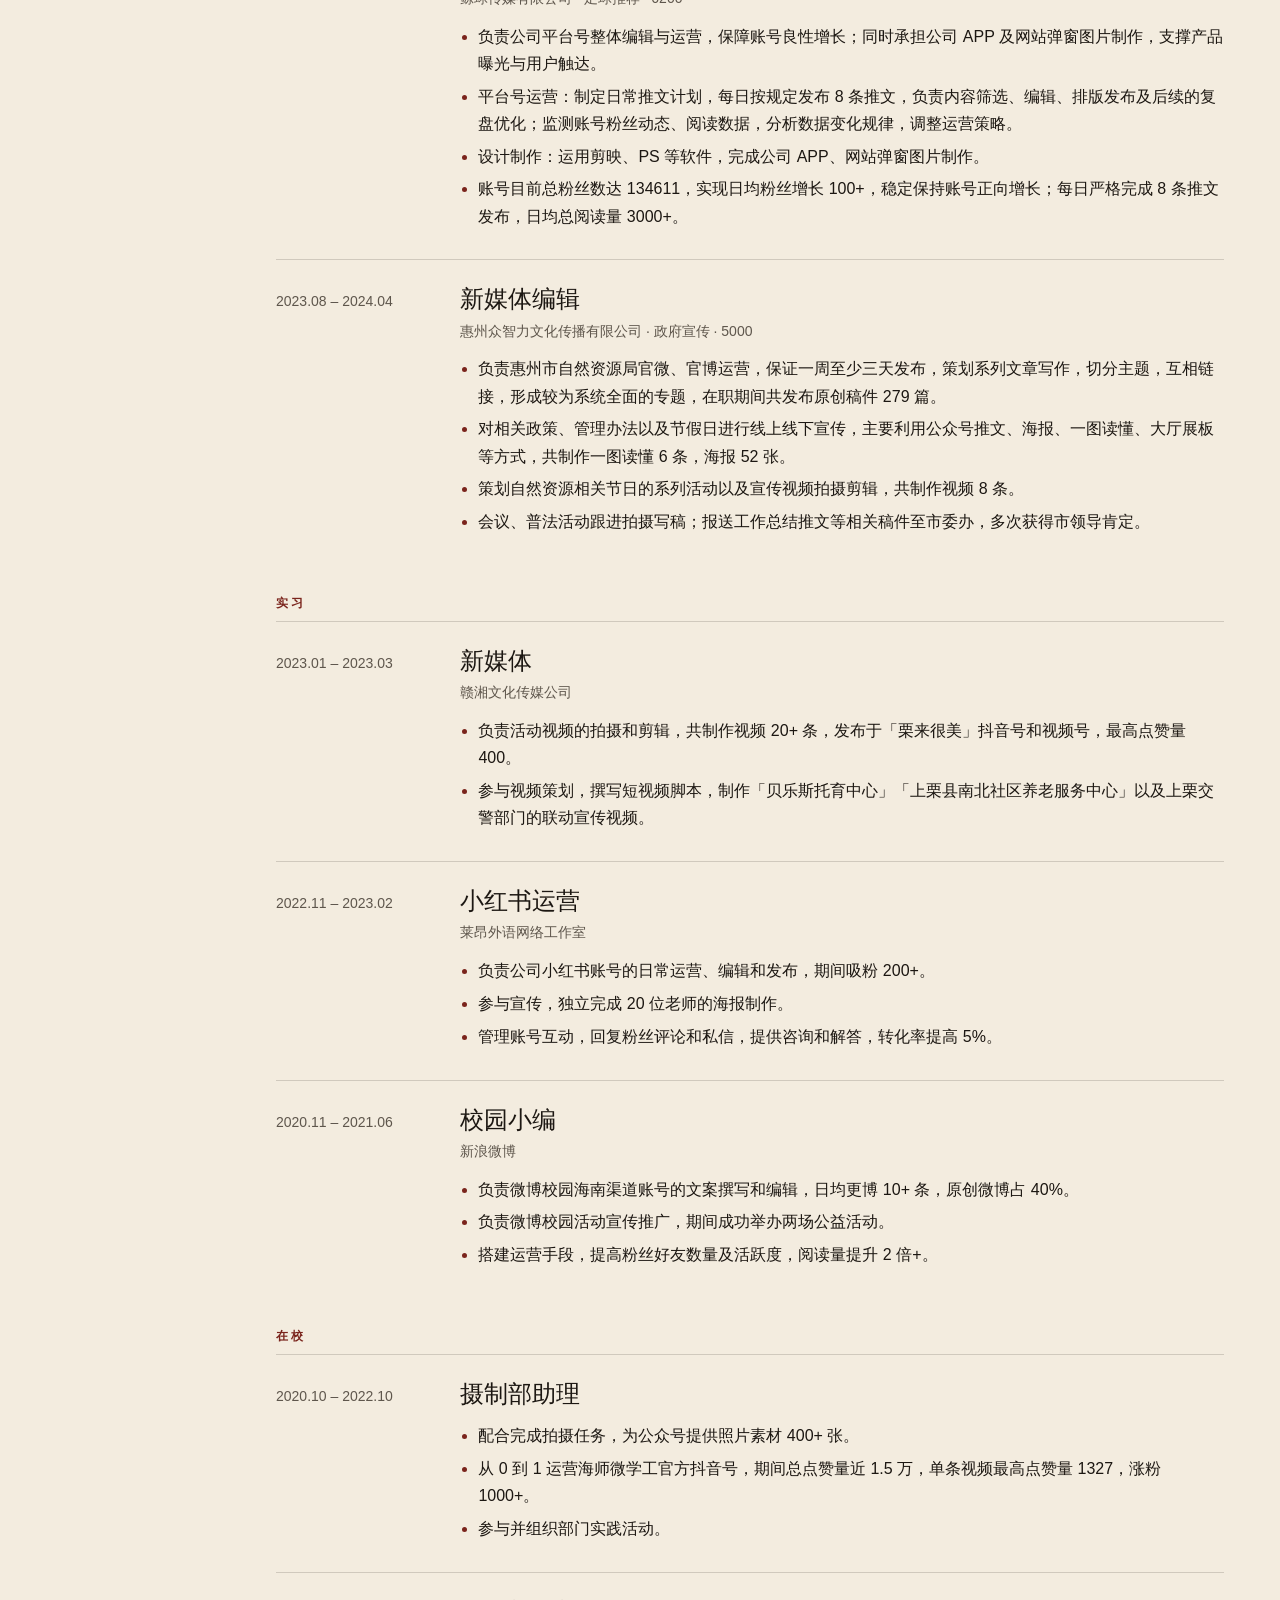
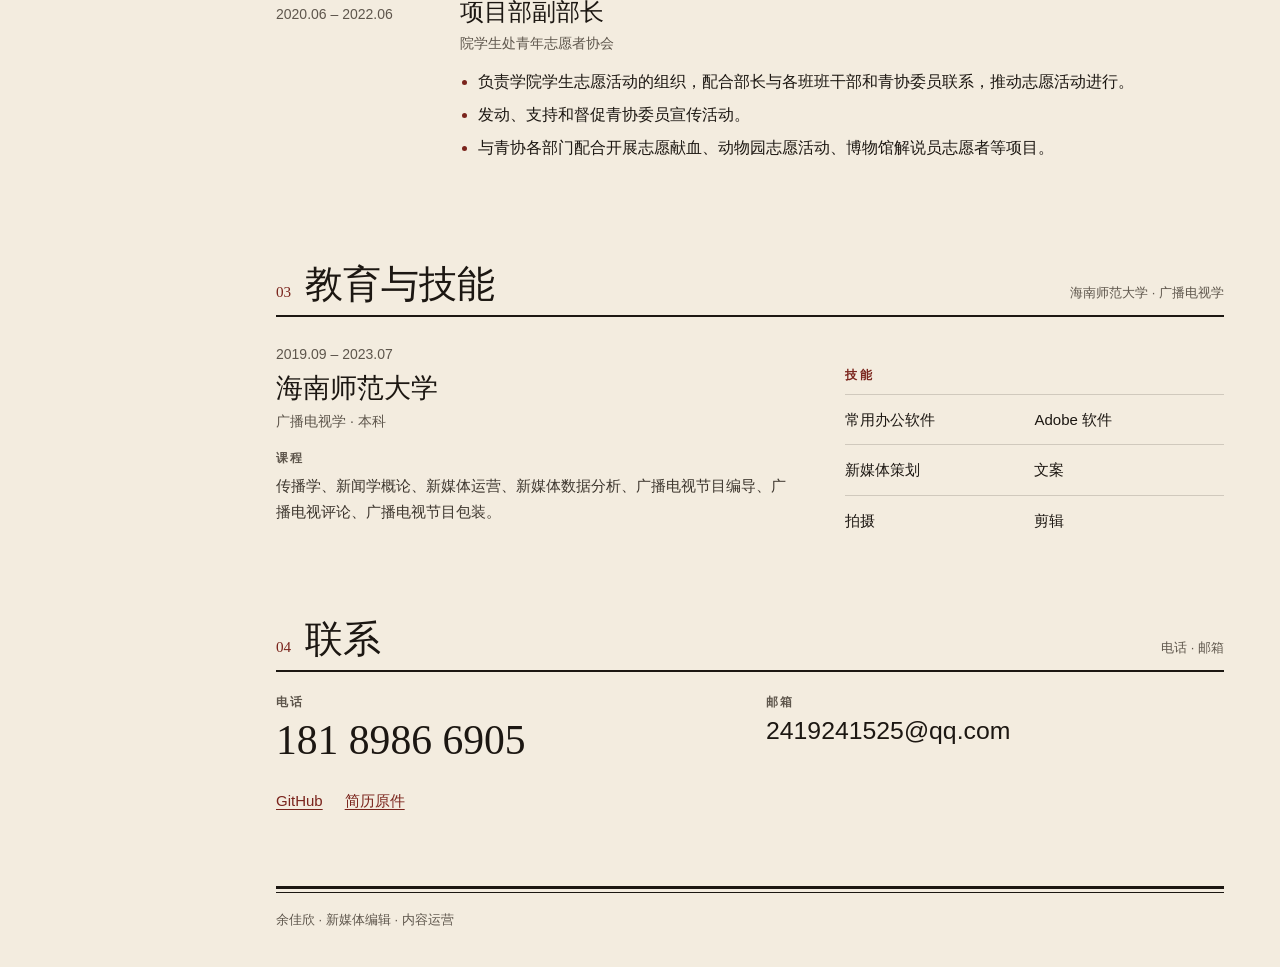
==== commit c6350bae: "Give portfolio works a uniform card grid." ====
--- a/index.html
+++ b/index.html
@@ -107,7 +107,7 @@
             <p class="sec-note">法治湖里</p>
           </header>
           <div class="stories">
-            <article class="story story-lead">
+            <article class="story">
               <a class="story-visual" href="works/elevator/" data-work="elevator">
                 <img src="works/elevator/media/03.jpg" width="1080" height="606" alt="老楼门口，两位邻居因为加装电梯争执">
               </a>
--- a/styles.css
+++ b/styles.css
@@ -394,24 +394,24 @@
   font-size: 13px;
 }
 
+.stories {
+  display: grid;
+  grid-template-columns: 1fr;
+  gap: 36px;
+  align-items: stretch;
+}
+
 .story {
-  display: grid;
-  grid-template-columns: 1fr;
-  gap: 14px;
-  padding-top: 22px;
-  border-top: 1px solid var(--line);
-}
-
-.story-lead {
-  padding-top: 0;
-  border-top: 0;
-}
-
-.story + .story { margin-top: 22px; }
+  display: flex;
+  flex-direction: column;
+  min-width: 0;
+  height: 100%;
+}
 
 .story-visual {
   display: block;
   overflow: hidden;
+  aspect-ratio: 16 / 9;
   background: var(--mat);
   color: inherit;
 }
@@ -419,8 +419,16 @@
 .story-visual img {
   display: block;
   width: 100%;
-  aspect-ratio: 16 / 9;
+  height: 100%;
   object-fit: cover;
+  object-position: center;
+}
+
+.story-copy {
+  display: flex;
+  flex: 1;
+  flex-direction: column;
+  padding-top: 14px;
 }
 
 .story h3 {
@@ -428,11 +436,9 @@
   font-family: var(--serif);
   font-weight: 400;
   font-synthesis: none;
-  font-size: 1.45rem;
+  font-size: clamp(1.35rem, 2vw, 1.6rem);
   line-height: 1.35;
 }
-
-.story-lead h3 { font-size: clamp(1.65rem, 4vw, 2.1rem); }
 
 .story h3 a { color: inherit; text-decoration: none; }
 .story h3 a:visited { color: inherit; }
@@ -448,7 +454,8 @@
   display: flex;
   flex-wrap: wrap;
   gap: 8px 18px;
-  margin-top: 14px;
+  margin-top: auto;
+  padding-top: 14px;
   font-size: 14px;
 }
 
@@ -764,24 +771,9 @@
 
   .sec-note { grid-column: auto; }
 
-  .story-lead {
-    grid-template-columns: 1.15fr 0.85fr;
-    gap: 28px;
-    align-items: stretch;
-  }
-
-  .story-lead .story-visual { height: 100%; min-height: 340px; }
-
-  .story-lead .story-visual img {
-    height: 100%;
-    min-height: 340px;
-    aspect-ratio: auto;
-  }
-
-  .story:not(.story-lead) {
-    grid-template-columns: 220px minmax(0, 1fr);
-    gap: 22px;
-    align-items: center;
+  .stories {
+    grid-template-columns: 1fr 1fr;
+    gap: 40px 28px;
   }
 
   .role {
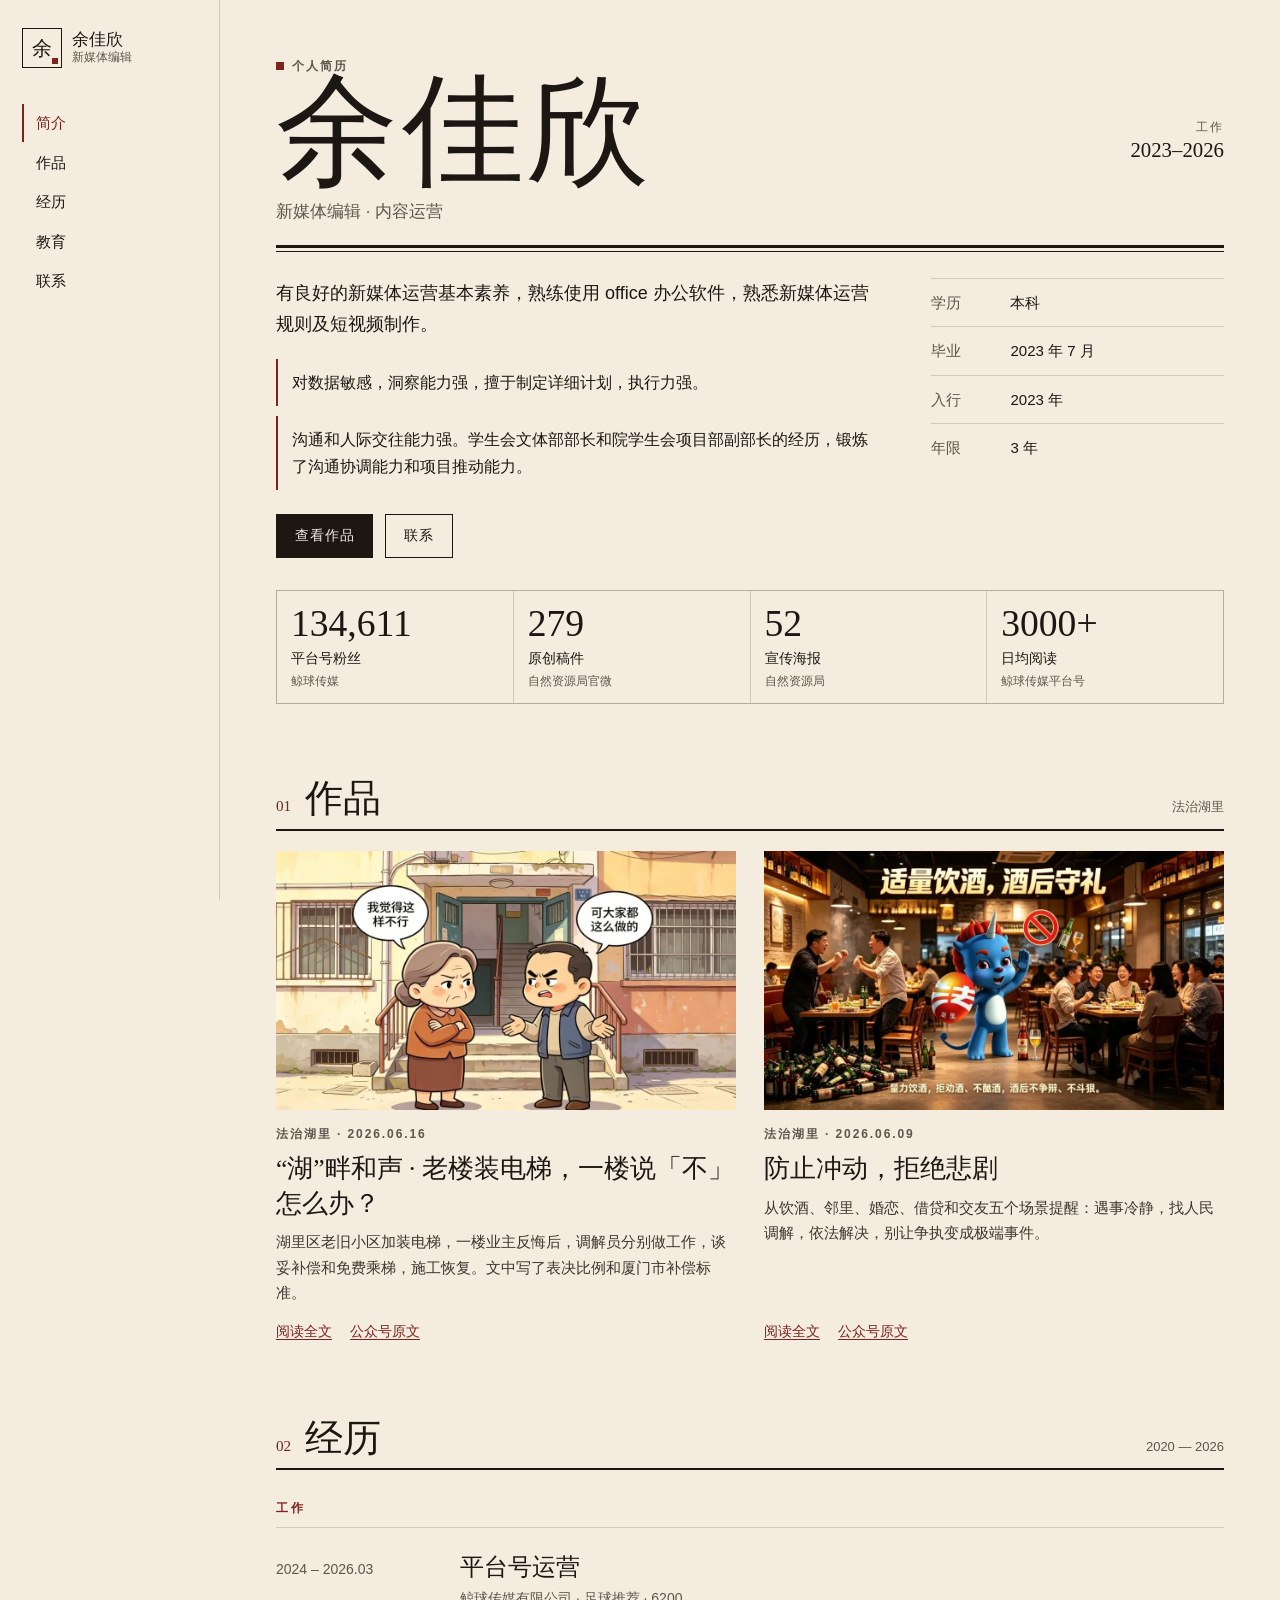
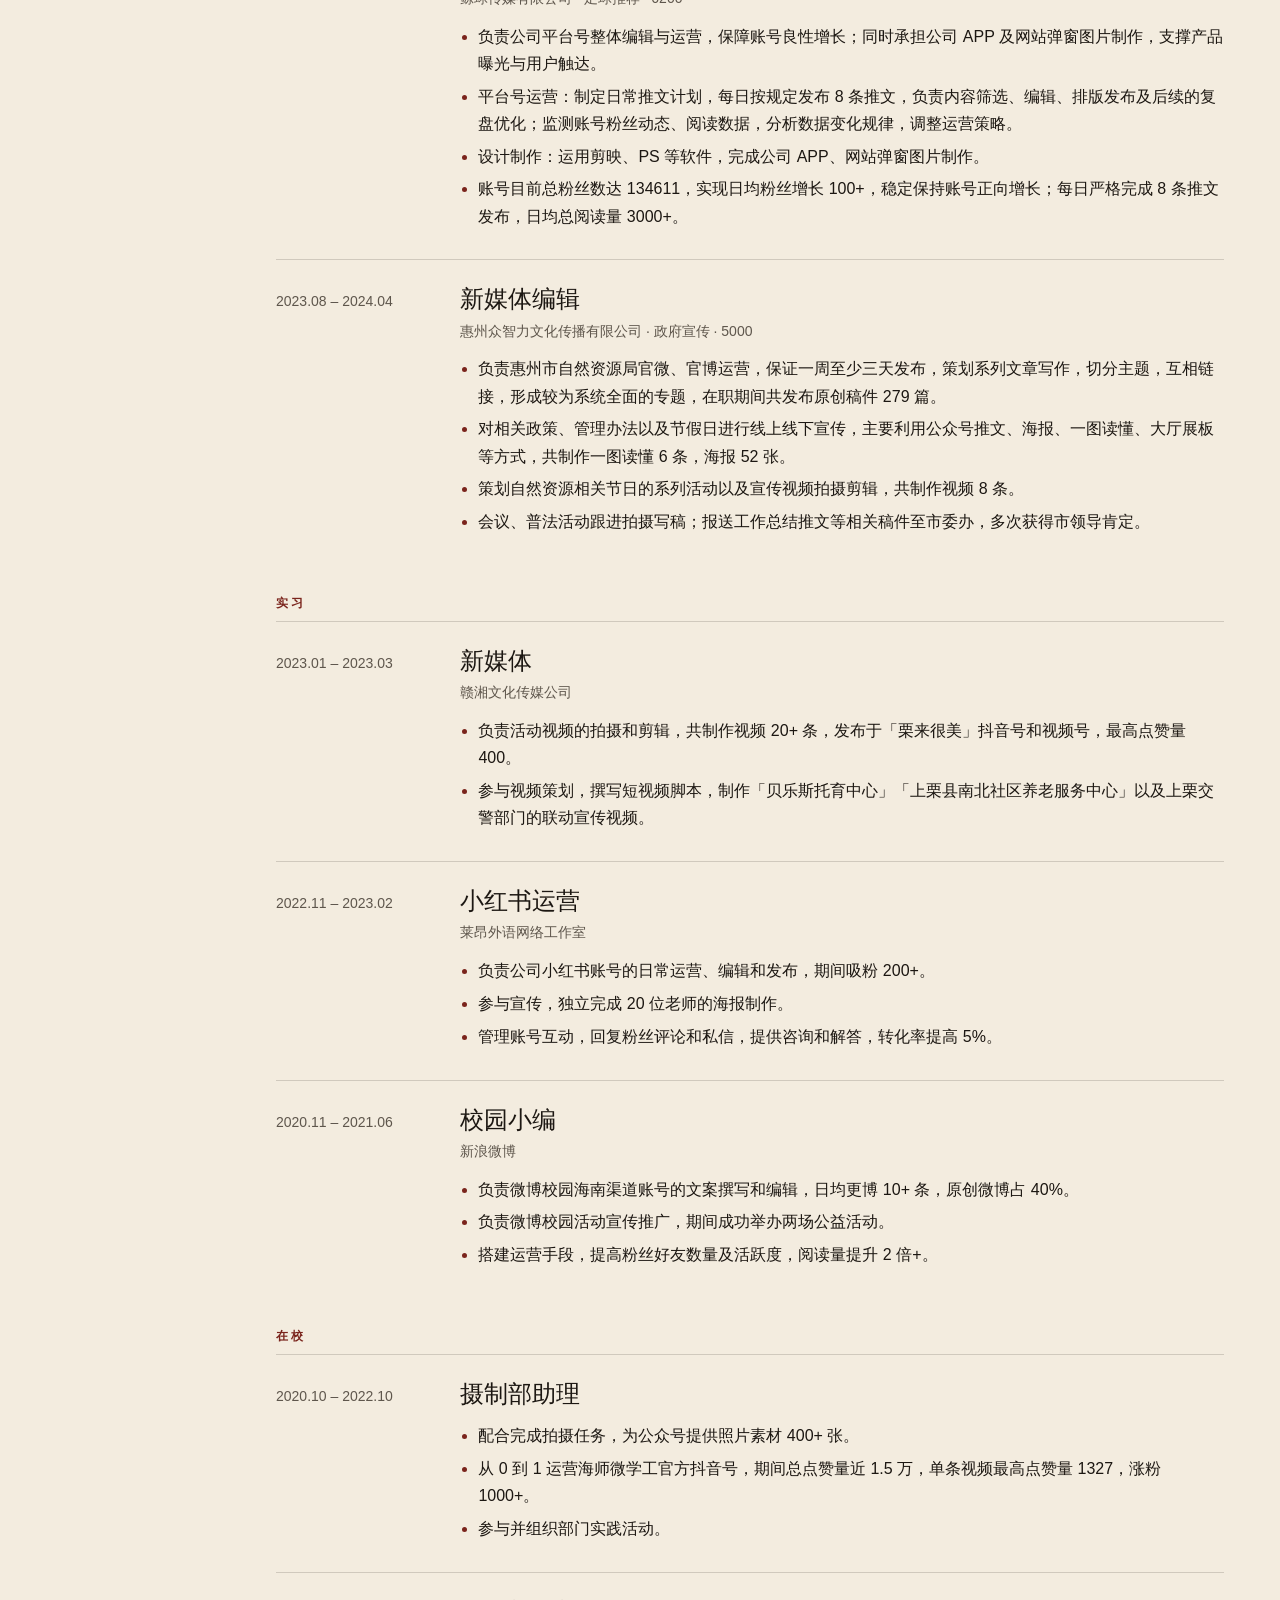
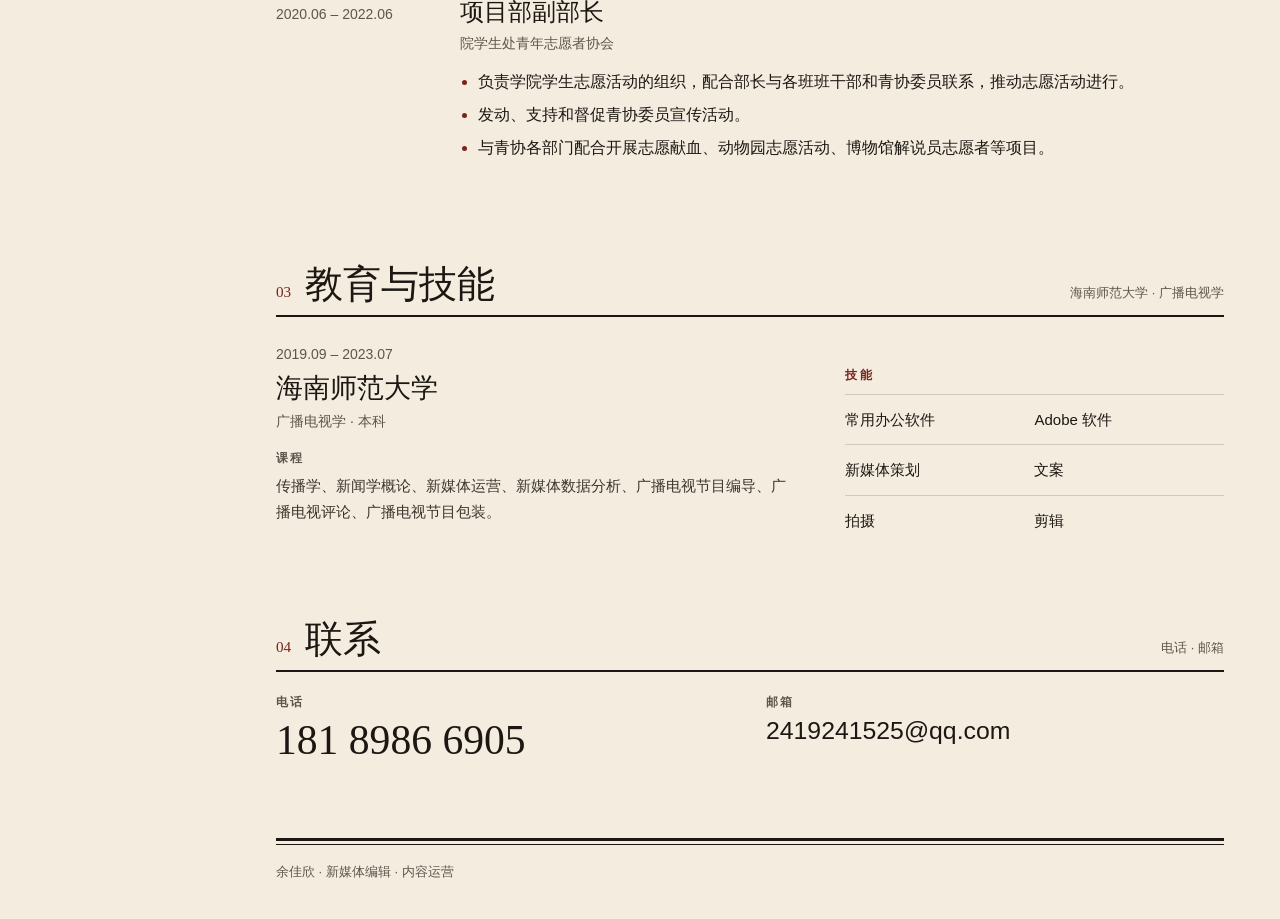
==== commit 65bc2087: "Remove the resume file and GitHub links." ====
--- a/index.html
+++ b/index.html
@@ -31,10 +31,6 @@
         <a href="#education">教育</a>
         <a href="#contact">联系</a>
       </nav>
-      <div class="rail-foot">
-        <a href="余佳欣个人简历.pdf"><span class="label-long">简历原件</span><span class="label-short">PDF</span></a>
-        <button type="button" id="print"><span class="label-long">导出 PDF</span><span class="label-short">打印</span></button>
-      </div>
     </header>
 
     <div class="shell">
@@ -285,10 +281,6 @@
               <a class="contact-primary contact-mail" href="mailto:2419241525@qq.com">2419241525@qq.com</a>
             </div>
           </div>
-          <ul class="contact-links">
-            <li><a href="https://github.com/Estre01">GitHub</a></li>
-            <li><a href="余佳欣个人简历.pdf">简历原件</a></li>
-          </ul>
         </section>
       </main>
 
--- a/styles.css
+++ b/styles.css
@@ -58,13 +58,9 @@
   position: sticky;
   top: 0;
   z-index: 20;
-  display: grid;
-  grid-template-columns: minmax(0, 1fr) auto;
-  grid-template-areas:
-    "brand actions"
-    "nav nav";
+  display: flex;
+  flex-wrap: wrap;
   align-items: center;
-  column-gap: 12px;
   width: 100%;
   max-width: 100%;
   padding: 10px 16px 0;
@@ -78,7 +74,6 @@
 
 .brand {
   display: flex;
-  grid-area: brand;
   align-items: center;
   gap: 10px;
   min-width: 0;
@@ -128,7 +123,7 @@
 
 .nav-links {
   display: flex;
-  grid-area: nav;
+  width: 100%;
   min-width: 0;
   gap: 2px;
   margin-top: 2px;
@@ -155,34 +150,6 @@
   border-bottom-color: var(--seal);
   color: var(--seal);
 }
-
-.rail-foot {
-  display: flex;
-  grid-area: actions;
-  gap: 12px;
-  align-items: center;
-  padding-bottom: 8px;
-}
-
-.label-short { display: none; }
-
-.rail-foot a,
-.rail-foot button {
-  border: 0;
-  background: none;
-  padding: 8px 0;
-  color: var(--muted);
-  font: inherit;
-  font-size: 13px;
-  text-align: left;
-  text-decoration: underline;
-  text-underline-offset: 3px;
-  cursor: pointer;
-}
-
-.rail-foot a:visited { color: var(--muted); }
-.rail-foot a:hover,
-.rail-foot button:hover { color: var(--seal); }
 
 .shell {
   width: min(1080px, 100%);
@@ -582,16 +549,6 @@
   overflow-wrap: anywhere;
 }
 
-.contact-links {
-  display: flex;
-  flex-wrap: wrap;
-  gap: 8px 22px;
-  margin-top: 22px;
-  padding: 0;
-  list-style: none;
-  font-size: 15px;
-}
-
 .footer {
   margin-top: 72px;
   padding: 0 0 36px;
@@ -742,8 +699,6 @@
 }
 
 @media (max-width: 1039px) {
-  .label-long { display: none; }
-  .label-short { display: inline; }
   .brand-role { display: none; }
 }
 
@@ -839,15 +794,6 @@
     border-left-color: var(--seal);
   }
 
-  .rail-foot {
-    flex-direction: column;
-    align-items: flex-start;
-    gap: 2px;
-    margin-top: auto;
-    margin-left: 0;
-    padding: 24px 0 0;
-  }
-
   .shell {
     width: min(1080px, calc(100% - 72px));
     padding-top: 56px;
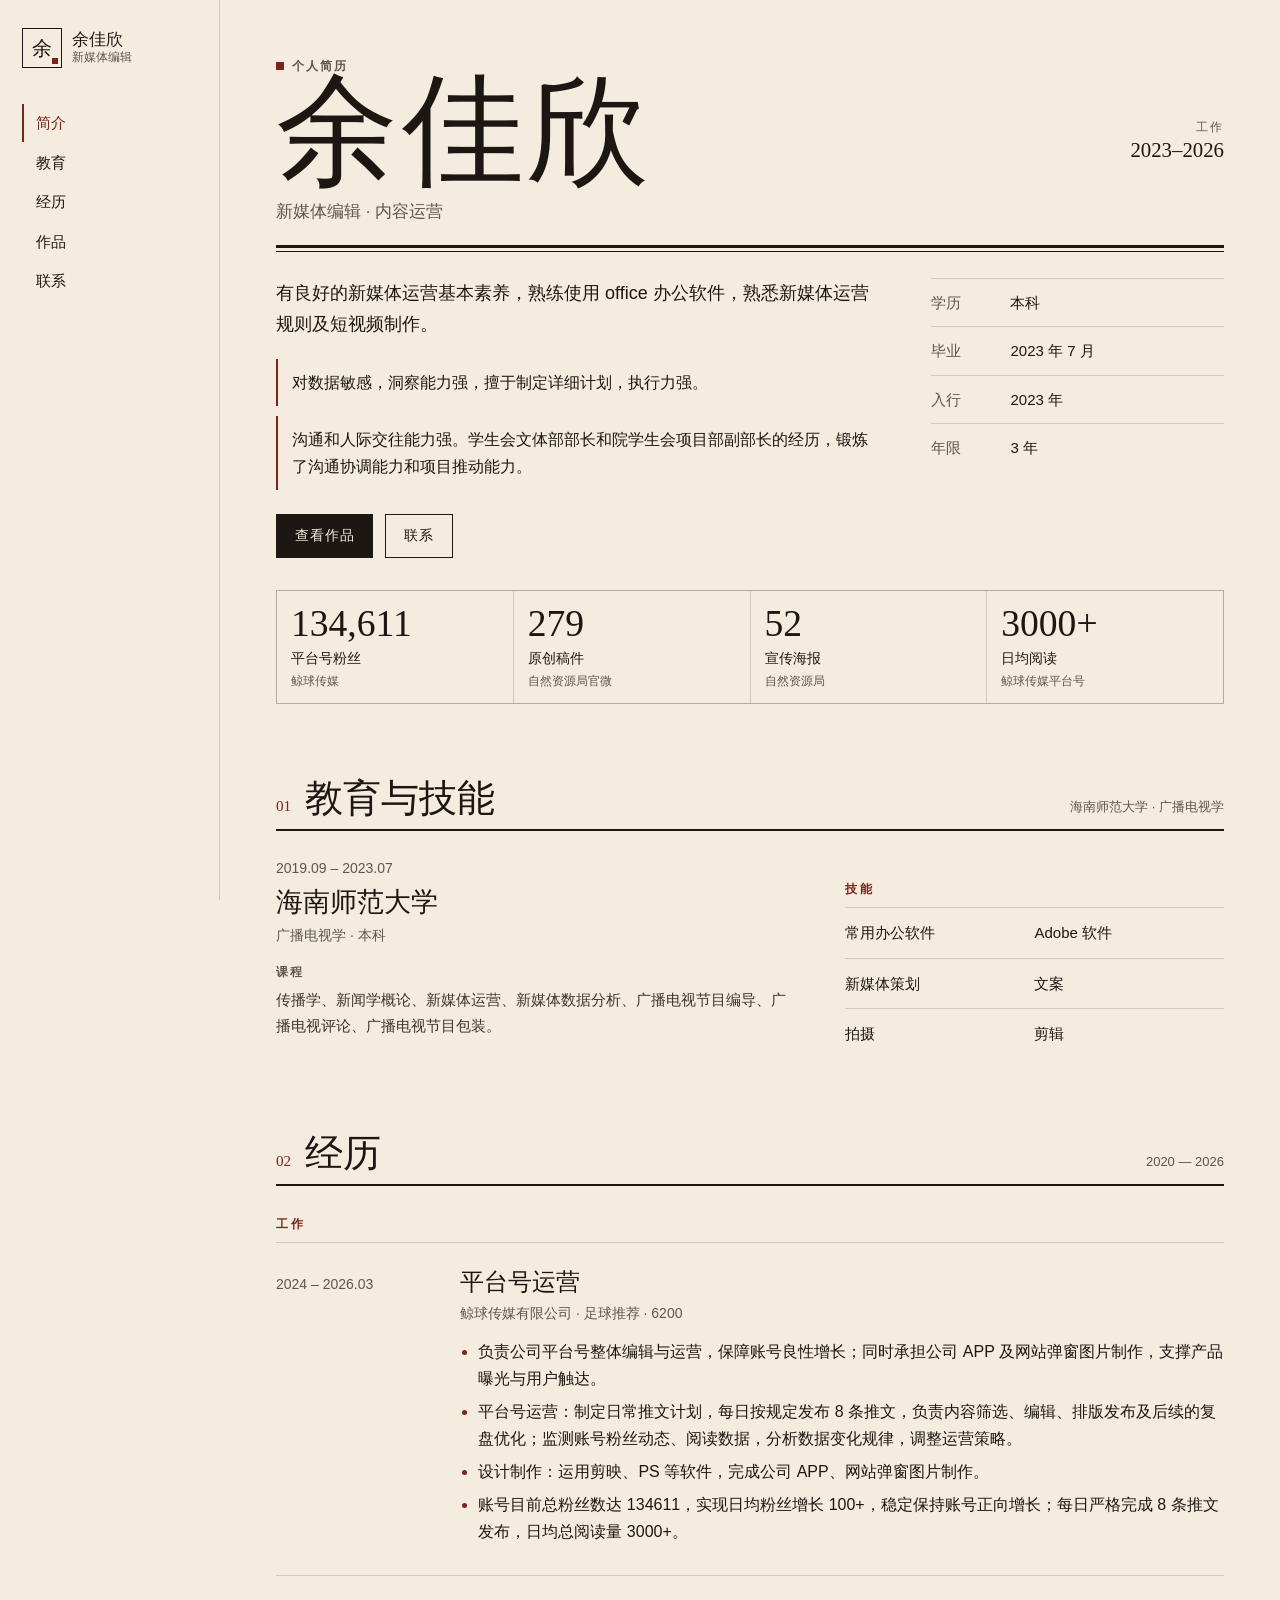
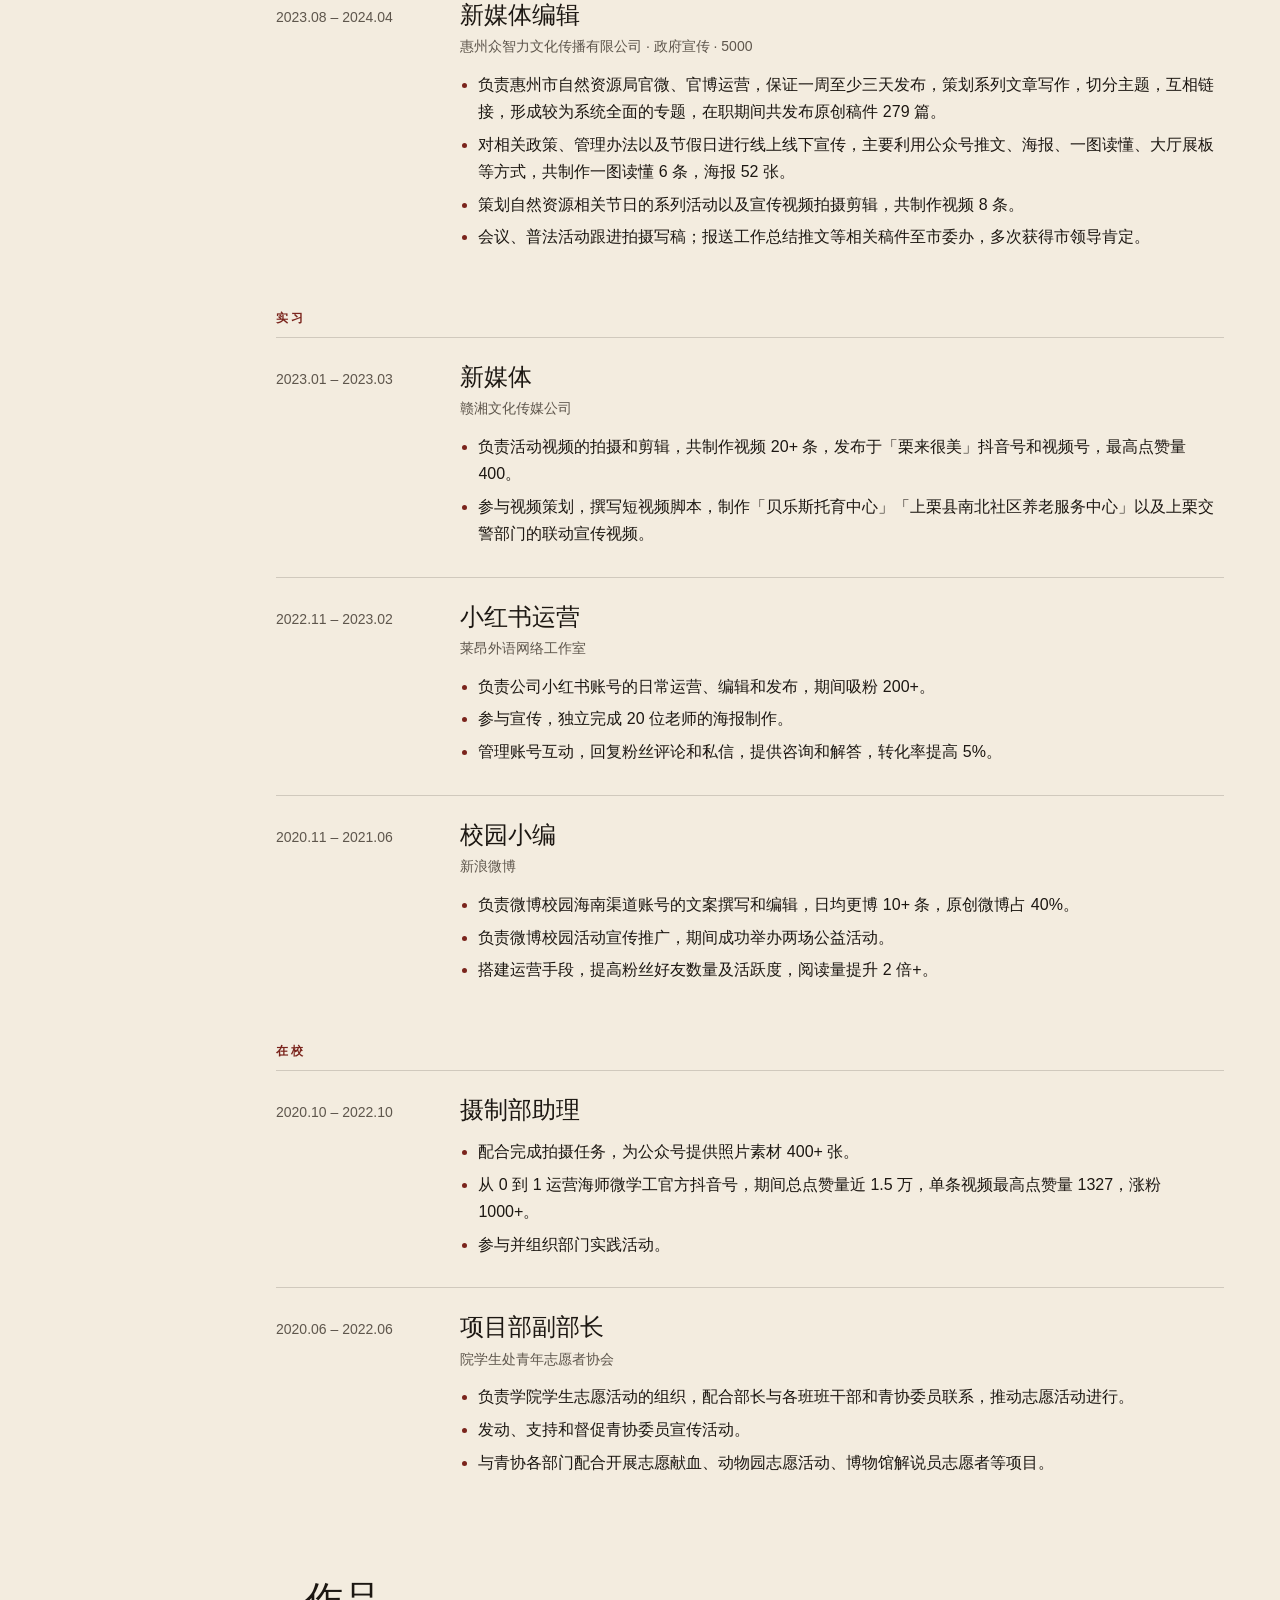
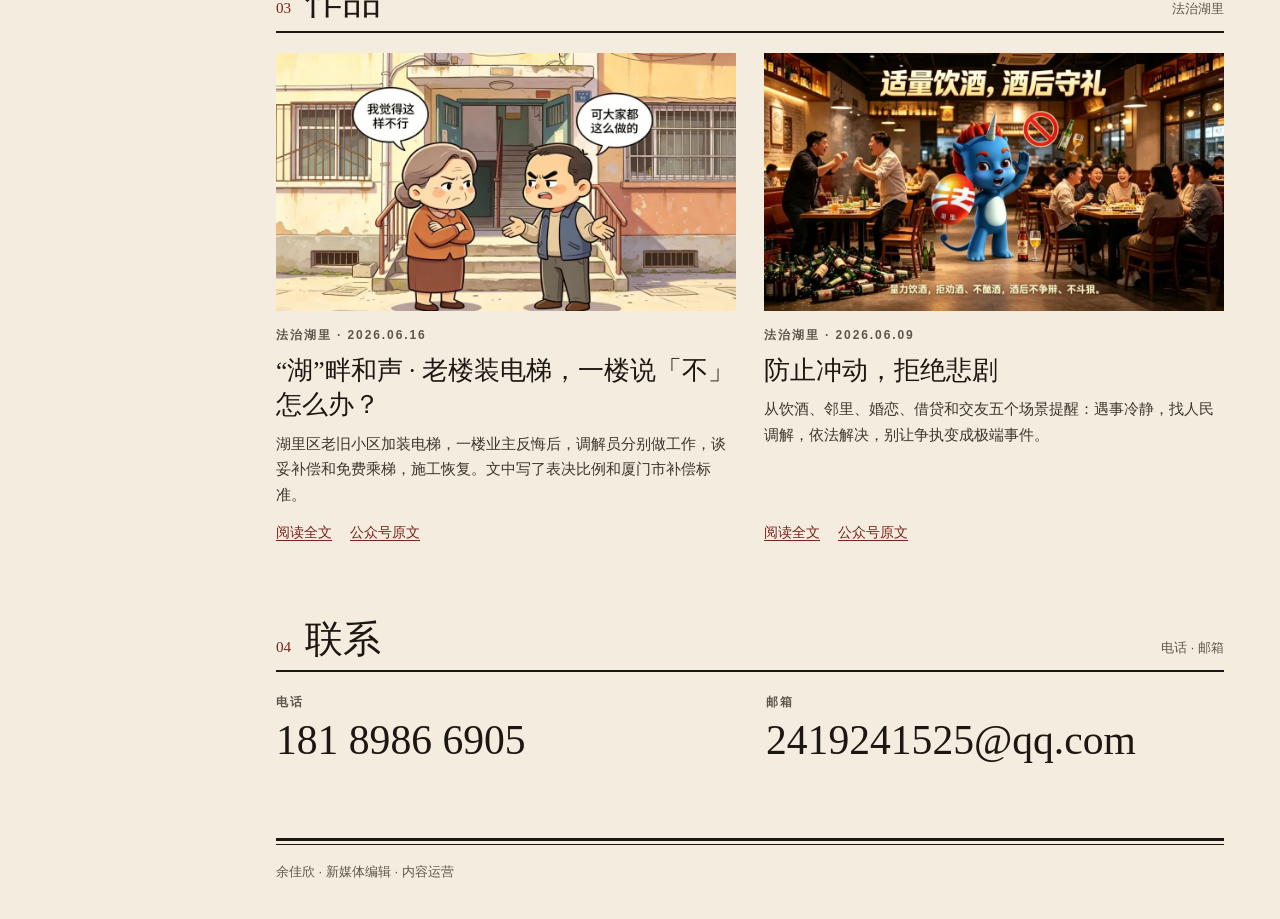
==== commit 70dea1c6: "Reorder the resume to education, experience, then work." ====
--- a/index.html
+++ b/index.html
@@ -26,9 +26,9 @@
       </a>
       <nav class="nav-links" aria-label="页面目录">
         <a href="#about">简介</a>
+        <a href="#education">教育</a>
+        <a href="#work">经历</a>
         <a href="#portfolio">作品</a>
-        <a href="#work">经历</a>
-        <a href="#education">教育</a>
         <a href="#contact">联系</a>
       </nav>
     </header>
@@ -96,9 +96,140 @@
           </dl>
         </section>
 
+        <section class="block" id="education" aria-labelledby="education-title">
+          <header class="sec-head">
+            <span class="sec-no">01</span>
+            <h2 id="education-title">教育与技能</h2>
+            <p class="sec-note">海南师范大学 · 广播电视学</p>
+          </header>
+          <div class="split">
+            <article class="edu">
+              <p class="role-when">2019.09 – 2023.07</p>
+              <h3>海南师范大学</h3>
+              <p class="role-org">广播电视学 · 本科</p>
+              <p class="course"><span class="course-label">课程</span>传播学、新闻学概论、新媒体运营、新媒体数据分析、广播电视节目编导、广播电视评论、广播电视节目包装。</p>
+            </article>
+            <div>
+              <h3 class="era-label">技能</h3>
+              <ul class="skills">
+                <li>常用办公软件</li>
+                <li>Adobe 软件</li>
+                <li>新媒体策划</li>
+                <li>文案</li>
+                <li>拍摄</li>
+                <li>剪辑</li>
+              </ul>
+            </div>
+          </div>
+        </section>
+
+        <section class="block" id="work" aria-labelledby="work-title">
+          <header class="sec-head">
+            <span class="sec-no">02</span>
+            <h2 id="work-title">经历</h2>
+            <p class="sec-note">2020 — 2026</p>
+          </header>
+
+          <div class="era">
+            <h3 class="era-label">工作</h3>
+            <article class="role">
+              <p class="role-when">2024 – 2026.03</p>
+              <div>
+                <h4>平台号运营</h4>
+                <p class="role-org">鲸球传媒有限公司 · 足球推荐 · 6200</p>
+                <ul>
+                  <li>负责公司平台号整体编辑与运营，保障账号良性增长；同时承担公司 APP 及网站弹窗图片制作，支撑产品曝光与用户触达。</li>
+                  <li>平台号运营：制定日常推文计划，每日按规定发布 8 条推文，负责内容筛选、编辑、排版发布及后续的复盘优化；监测账号粉丝动态、阅读数据，分析数据变化规律，调整运营策略。</li>
+                  <li>设计制作：运用剪映、PS 等软件，完成公司 APP、网站弹窗图片制作。</li>
+                  <li>账号目前总粉丝数达 134611，实现日均粉丝增长 100+，稳定保持账号正向增长；每日严格完成 8 条推文发布，日均总阅读量 3000+。</li>
+                </ul>
+              </div>
+            </article>
+            <article class="role">
+              <p class="role-when">2023.08 – 2024.04</p>
+              <div>
+                <h4>新媒体编辑</h4>
+                <p class="role-org">惠州众智力文化传播有限公司 · 政府宣传 · 5000</p>
+                <ul>
+                  <li>负责惠州市自然资源局官微、官博运营，保证一周至少三天发布，策划系列文章写作，切分主题，互相链接，形成较为系统全面的专题，在职期间共发布原创稿件 279 篇。</li>
+                  <li>对相关政策、管理办法以及节假日进行线上线下宣传，主要利用公众号推文、海报、一图读懂、大厅展板等方式，共制作一图读懂 6 条，海报 52 张。</li>
+                  <li>策划自然资源相关节日的系列活动以及宣传视频拍摄剪辑，共制作视频 8 条。</li>
+                  <li>会议、普法活动跟进拍摄写稿；报送工作总结推文等相关稿件至市委办，多次获得市领导肯定。</li>
+                </ul>
+              </div>
+            </article>
+          </div>
+
+          <div class="era">
+            <h3 class="era-label">实习</h3>
+            <article class="role">
+              <p class="role-when">2023.01 – 2023.03</p>
+              <div>
+                <h4>新媒体</h4>
+                <p class="role-org">赣湘文化传媒公司</p>
+                <ul>
+                  <li>负责活动视频的拍摄和剪辑，共制作视频 20+ 条，发布于「栗来很美」抖音号和视频号，最高点赞量 400。</li>
+                  <li>参与视频策划，撰写短视频脚本，制作「贝乐斯托育中心」「上栗县南北社区养老服务中心」以及上栗交警部门的联动宣传视频。</li>
+                </ul>
+              </div>
+            </article>
+            <article class="role">
+              <p class="role-when">2022.11 – 2023.02</p>
+              <div>
+                <h4>小红书运营</h4>
+                <p class="role-org">莱昂外语网络工作室</p>
+                <ul>
+                  <li>负责公司小红书账号的日常运营、编辑和发布，期间吸粉 200+。</li>
+                  <li>参与宣传，独立完成 20 位老师的海报制作。</li>
+                  <li>管理账号互动，回复粉丝评论和私信，提供咨询和解答，转化率提高 5%。</li>
+                </ul>
+              </div>
+            </article>
+            <article class="role">
+              <p class="role-when">2020.11 – 2021.06</p>
+              <div>
+                <h4>校园小编</h4>
+                <p class="role-org">新浪微博</p>
+                <ul>
+                  <li>负责微博校园海南渠道账号的文案撰写和编辑，日均更博 10+ 条，原创微博占 40%。</li>
+                  <li>负责微博校园活动宣传推广，期间成功举办两场公益活动。</li>
+                  <li>搭建运营手段，提高粉丝好友数量及活跃度，阅读量提升 2 倍+。</li>
+                </ul>
+              </div>
+            </article>
+          </div>
+
+          <div class="era">
+            <h3 class="era-label">在校</h3>
+            <article class="role">
+              <p class="role-when">2020.10 – 2022.10</p>
+              <div>
+                <h4>摄制部助理</h4>
+                <ul>
+                  <li>配合完成拍摄任务，为公众号提供照片素材 400+ 张。</li>
+                  <li>从 0 到 1 运营海师微学工官方抖音号，期间总点赞量近 1.5 万，单条视频最高点赞量 1327，涨粉 1000+。</li>
+                  <li>参与并组织部门实践活动。</li>
+                </ul>
+              </div>
+            </article>
+            <article class="role">
+              <p class="role-when">2020.06 – 2022.06</p>
+              <div>
+                <h4>项目部副部长</h4>
+                <p class="role-org">院学生处青年志愿者协会</p>
+                <ul>
+                  <li>负责学院学生志愿活动的组织，配合部长与各班班干部和青协委员联系，推动志愿活动进行。</li>
+                  <li>发动、支持和督促青协委员宣传活动。</li>
+                  <li>与青协各部门配合开展志愿献血、动物园志愿活动、博物馆解说员志愿者等项目。</li>
+                </ul>
+              </div>
+            </article>
+          </div>
+        </section>
+
         <section class="block" id="portfolio" aria-labelledby="portfolio-title">
           <header class="sec-head">
-            <span class="sec-no">01</span>
+            <span class="sec-no">03</span>
             <h2 id="portfolio-title">作品</h2>
             <p class="sec-note">法治湖里</p>
           </header>
@@ -134,137 +265,6 @@
           </div>
         </section>
 
-        <section class="block" id="work" aria-labelledby="work-title">
-          <header class="sec-head">
-            <span class="sec-no">02</span>
-            <h2 id="work-title">经历</h2>
-            <p class="sec-note">2020 — 2026</p>
-          </header>
-
-          <div class="era">
-            <h3 class="era-label">工作</h3>
-            <article class="role">
-              <p class="role-when">2024 – 2026.03</p>
-              <div>
-                <h4>平台号运营</h4>
-                <p class="role-org">鲸球传媒有限公司 · 足球推荐 · 6200</p>
-                <ul>
-                  <li>负责公司平台号整体编辑与运营，保障账号良性增长；同时承担公司 APP 及网站弹窗图片制作，支撑产品曝光与用户触达。</li>
-                  <li>平台号运营：制定日常推文计划，每日按规定发布 8 条推文，负责内容筛选、编辑、排版发布及后续的复盘优化；监测账号粉丝动态、阅读数据，分析数据变化规律，调整运营策略。</li>
-                  <li>设计制作：运用剪映、PS 等软件，完成公司 APP、网站弹窗图片制作。</li>
-                  <li>账号目前总粉丝数达 134611，实现日均粉丝增长 100+，稳定保持账号正向增长；每日严格完成 8 条推文发布，日均总阅读量 3000+。</li>
-                </ul>
-              </div>
-            </article>
-            <article class="role">
-              <p class="role-when">2023.08 – 2024.04</p>
-              <div>
-                <h4>新媒体编辑</h4>
-                <p class="role-org">惠州众智力文化传播有限公司 · 政府宣传 · 5000</p>
-                <ul>
-                  <li>负责惠州市自然资源局官微、官博运营，保证一周至少三天发布，策划系列文章写作，切分主题，互相链接，形成较为系统全面的专题，在职期间共发布原创稿件 279 篇。</li>
-                  <li>对相关政策、管理办法以及节假日进行线上线下宣传，主要利用公众号推文、海报、一图读懂、大厅展板等方式，共制作一图读懂 6 条，海报 52 张。</li>
-                  <li>策划自然资源相关节日的系列活动以及宣传视频拍摄剪辑，共制作视频 8 条。</li>
-                  <li>会议、普法活动跟进拍摄写稿；报送工作总结推文等相关稿件至市委办，多次获得市领导肯定。</li>
-                </ul>
-              </div>
-            </article>
-          </div>
-
-          <div class="era">
-            <h3 class="era-label">实习</h3>
-            <article class="role">
-              <p class="role-when">2023.01 – 2023.03</p>
-              <div>
-                <h4>新媒体</h4>
-                <p class="role-org">赣湘文化传媒公司</p>
-                <ul>
-                  <li>负责活动视频的拍摄和剪辑，共制作视频 20+ 条，发布于「栗来很美」抖音号和视频号，最高点赞量 400。</li>
-                  <li>参与视频策划，撰写短视频脚本，制作「贝乐斯托育中心」「上栗县南北社区养老服务中心」以及上栗交警部门的联动宣传视频。</li>
-                </ul>
-              </div>
-            </article>
-            <article class="role">
-              <p class="role-when">2022.11 – 2023.02</p>
-              <div>
-                <h4>小红书运营</h4>
-                <p class="role-org">莱昂外语网络工作室</p>
-                <ul>
-                  <li>负责公司小红书账号的日常运营、编辑和发布，期间吸粉 200+。</li>
-                  <li>参与宣传，独立完成 20 位老师的海报制作。</li>
-                  <li>管理账号互动，回复粉丝评论和私信，提供咨询和解答，转化率提高 5%。</li>
-                </ul>
-              </div>
-            </article>
-            <article class="role">
-              <p class="role-when">2020.11 – 2021.06</p>
-              <div>
-                <h4>校园小编</h4>
-                <p class="role-org">新浪微博</p>
-                <ul>
-                  <li>负责微博校园海南渠道账号的文案撰写和编辑，日均更博 10+ 条，原创微博占 40%。</li>
-                  <li>负责微博校园活动宣传推广，期间成功举办两场公益活动。</li>
-                  <li>搭建运营手段，提高粉丝好友数量及活跃度，阅读量提升 2 倍+。</li>
-                </ul>
-              </div>
-            </article>
-          </div>
-
-          <div class="era">
-            <h3 class="era-label">在校</h3>
-            <article class="role">
-              <p class="role-when">2020.10 – 2022.10</p>
-              <div>
-                <h4>摄制部助理</h4>
-                <ul>
-                  <li>配合完成拍摄任务，为公众号提供照片素材 400+ 张。</li>
-                  <li>从 0 到 1 运营海师微学工官方抖音号，期间总点赞量近 1.5 万，单条视频最高点赞量 1327，涨粉 1000+。</li>
-                  <li>参与并组织部门实践活动。</li>
-                </ul>
-              </div>
-            </article>
-            <article class="role">
-              <p class="role-when">2020.06 – 2022.06</p>
-              <div>
-                <h4>项目部副部长</h4>
-                <p class="role-org">院学生处青年志愿者协会</p>
-                <ul>
-                  <li>负责学院学生志愿活动的组织，配合部长与各班班干部和青协委员联系，推动志愿活动进行。</li>
-                  <li>发动、支持和督促青协委员宣传活动。</li>
-                  <li>与青协各部门配合开展志愿献血、动物园志愿活动、博物馆解说员志愿者等项目。</li>
-                </ul>
-              </div>
-            </article>
-          </div>
-        </section>
-
-        <section class="block" id="education" aria-labelledby="education-title">
-          <header class="sec-head">
-            <span class="sec-no">03</span>
-            <h2 id="education-title">教育与技能</h2>
-            <p class="sec-note">海南师范大学 · 广播电视学</p>
-          </header>
-          <div class="split">
-            <article class="edu">
-              <p class="role-when">2019.09 – 2023.07</p>
-              <h3>海南师范大学</h3>
-              <p class="role-org">广播电视学 · 本科</p>
-              <p class="course"><span class="course-label">课程</span>传播学、新闻学概论、新媒体运营、新媒体数据分析、广播电视节目编导、广播电视评论、广播电视节目包装。</p>
-            </article>
-            <div>
-              <h3 class="era-label">技能</h3>
-              <ul class="skills">
-                <li>常用办公软件</li>
-                <li>Adobe 软件</li>
-                <li>新媒体策划</li>
-                <li>文案</li>
-                <li>拍摄</li>
-                <li>剪辑</li>
-              </ul>
-            </div>
-          </div>
-        </section>
-
         <section class="block" id="contact" aria-labelledby="contact-title">
           <header class="sec-head">
             <span class="sec-no">04</span>
--- a/styles.css
+++ b/styles.css
@@ -544,8 +544,6 @@
 .contact-primary:hover { color: var(--seal); }
 
 .contact-mail {
-  font-family: var(--sans);
-  font-size: clamp(1.15rem, 4vw, 1.55rem);
   overflow-wrap: anywhere;
 }
 
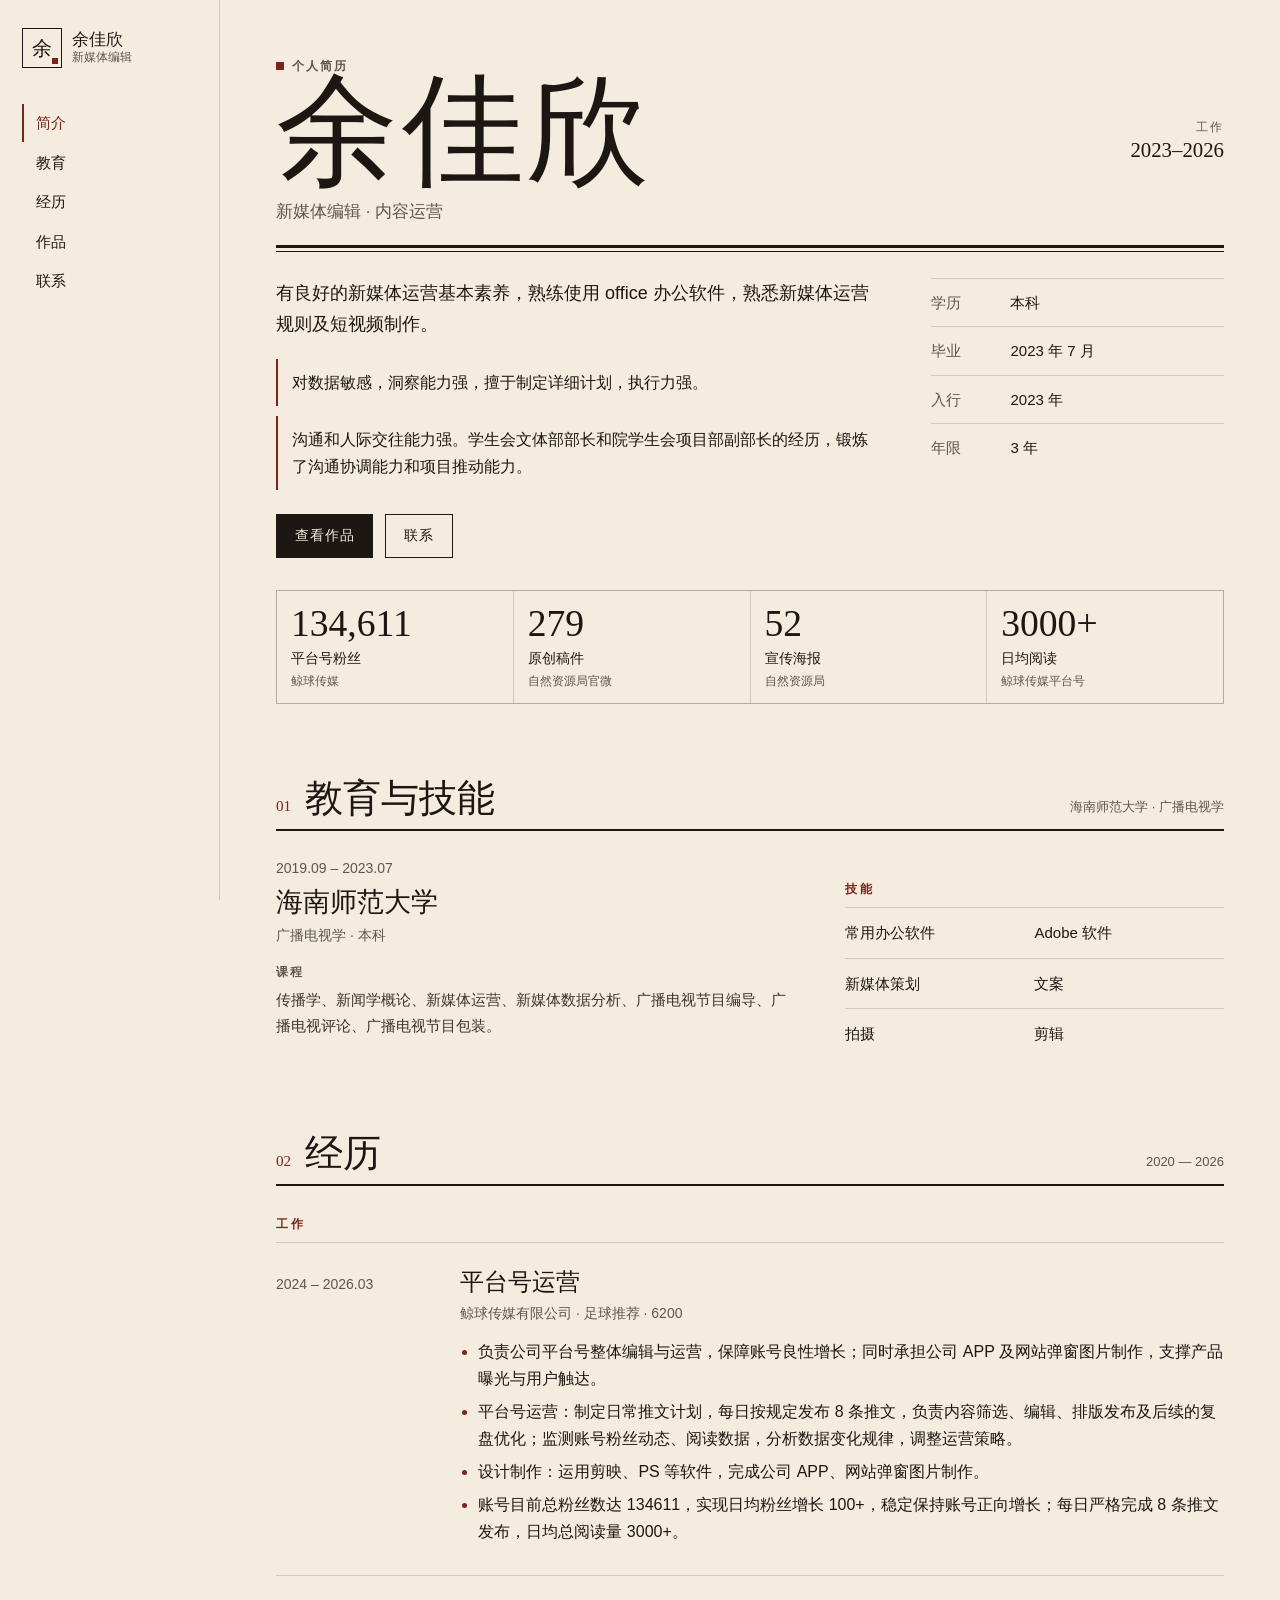
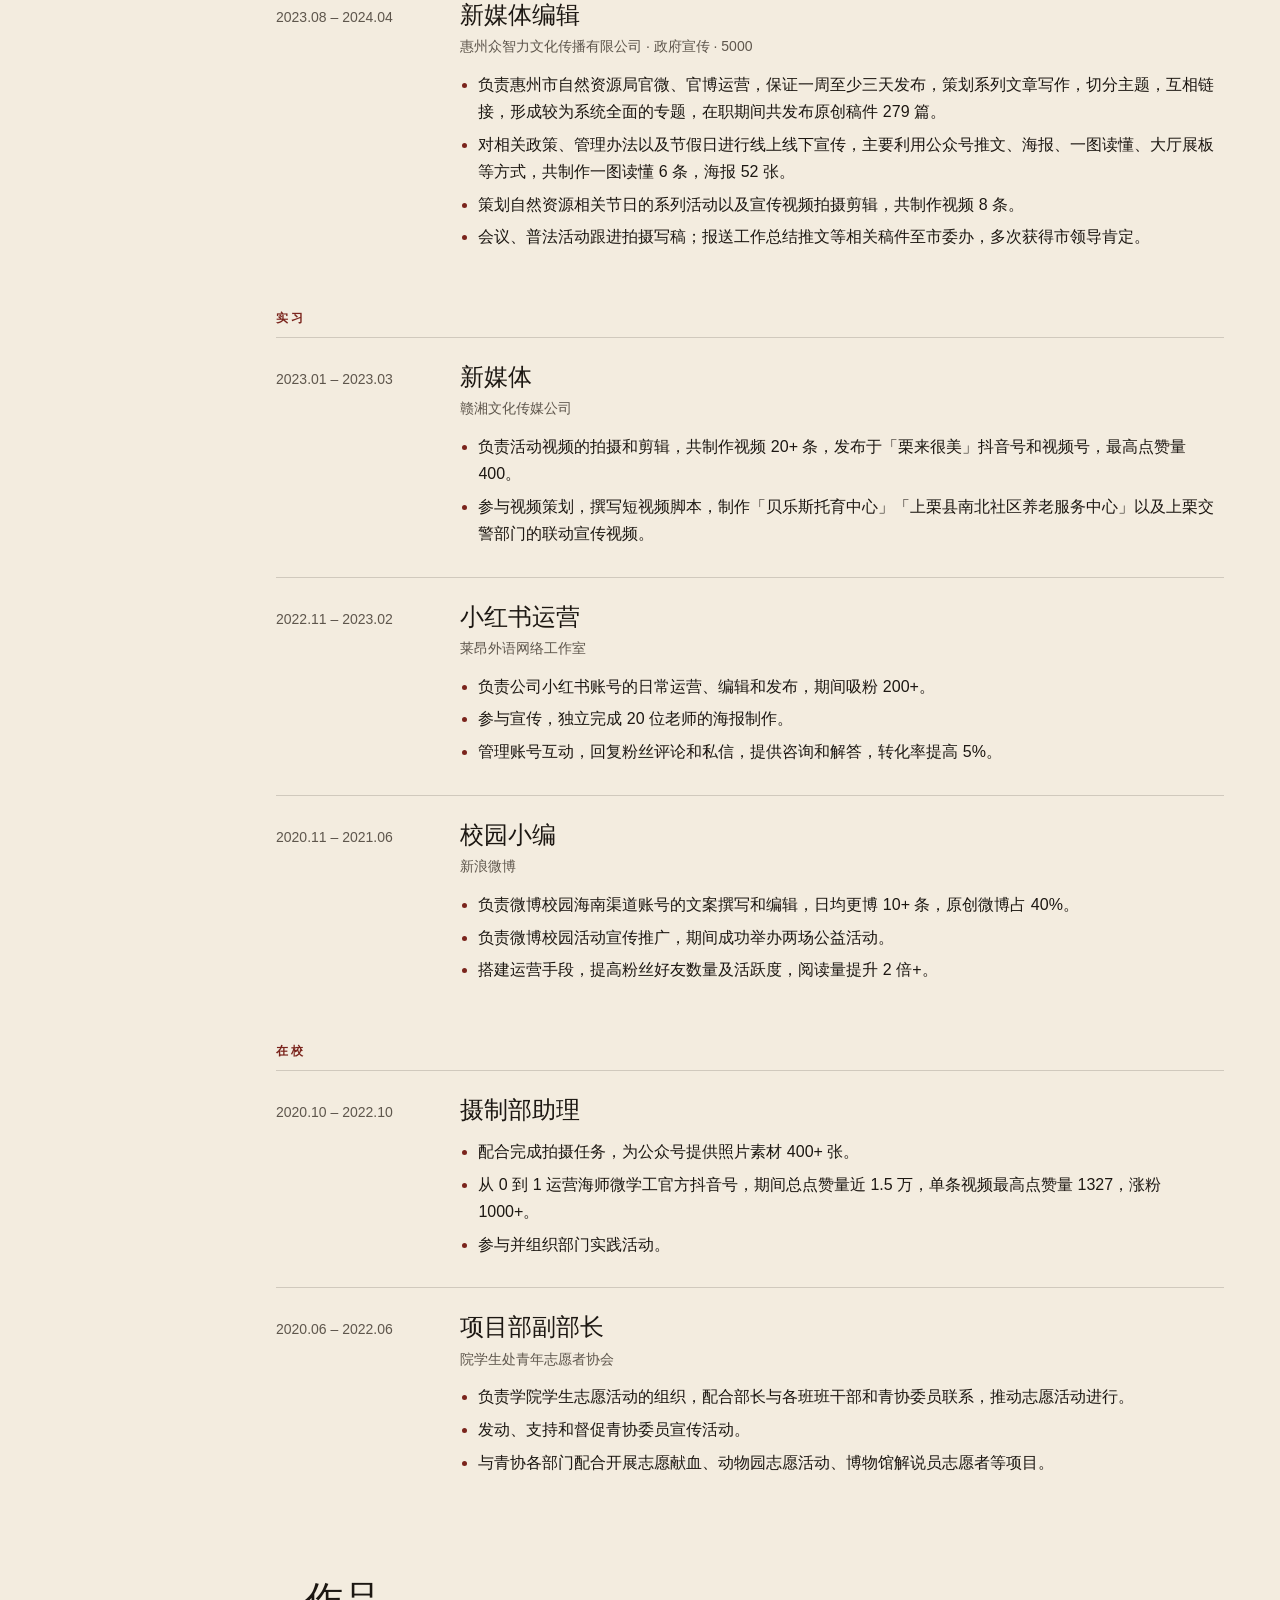
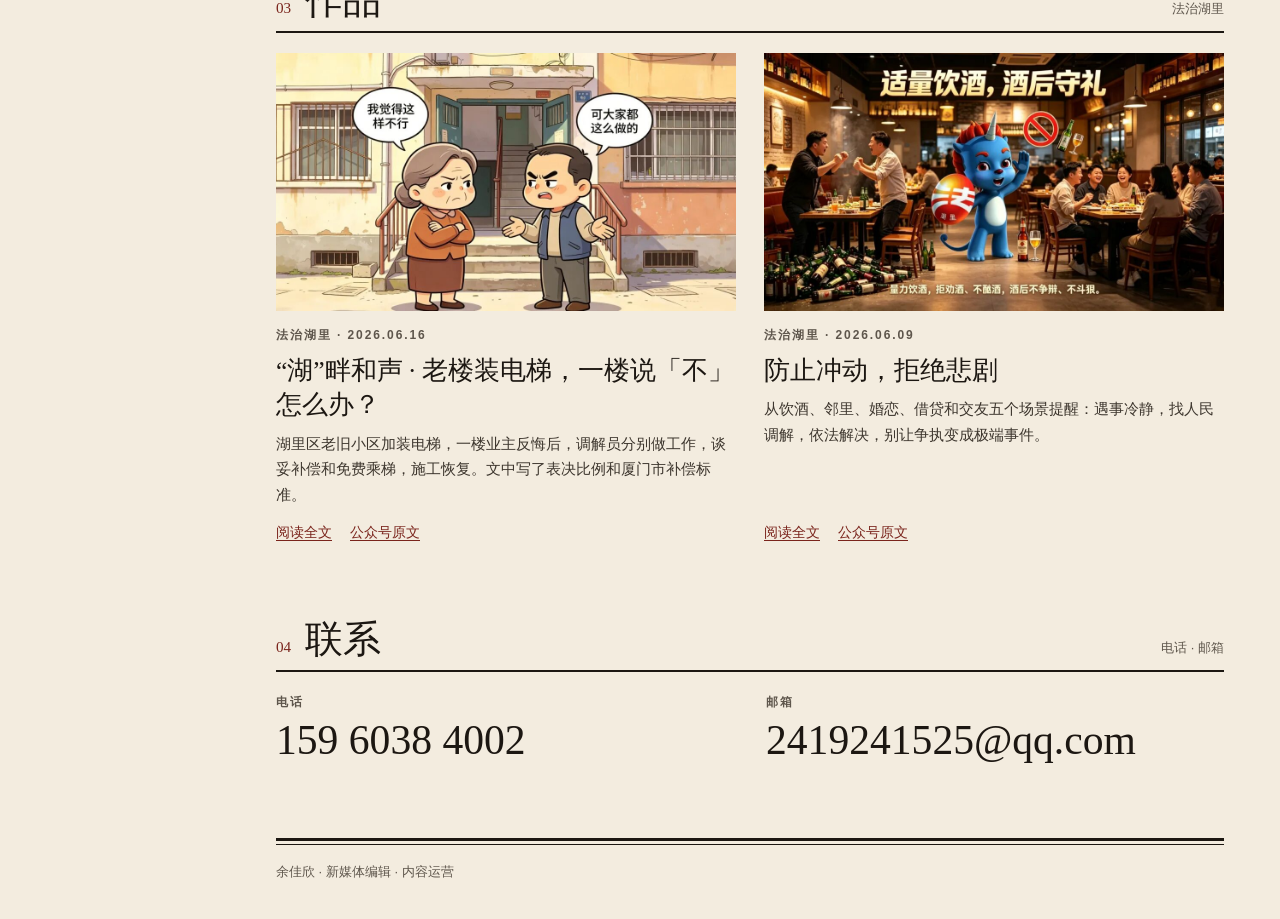
==== commit 0e944352: "Update the phone number." ====
--- a/index.html
+++ b/index.html
@@ -274,7 +274,7 @@
           <div class="contact-grid">
             <div>
               <p class="contact-label">电话</p>
-              <a class="contact-primary" href="tel:18189866905">181 8986 6905</a>
+              <a class="contact-primary" href="tel:15960384002">159 6038 4002</a>
             </div>
             <div>
               <p class="contact-label">邮箱</p>
